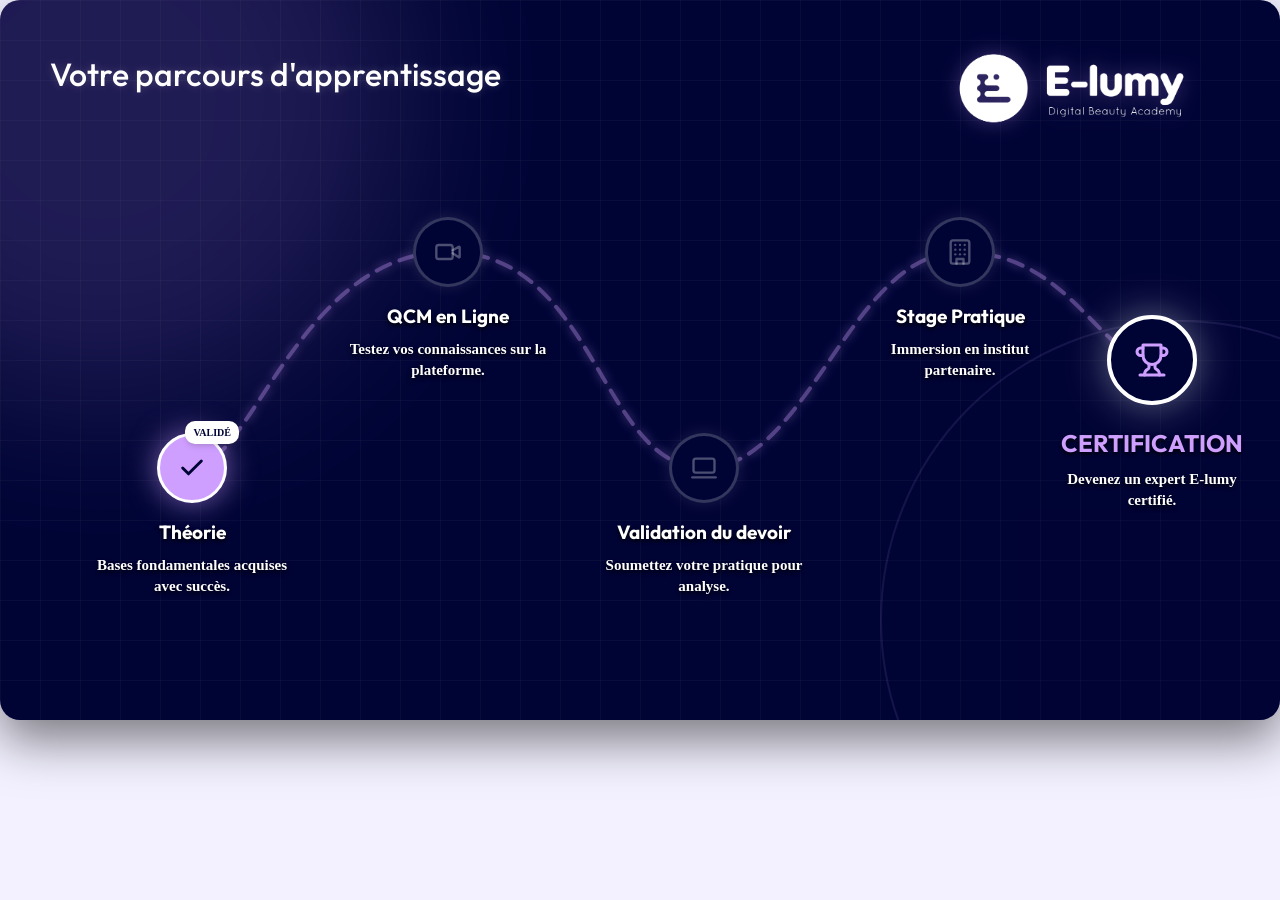
==== index.html @ 6e12e7d4 "deploy: e840c058ef61c156298a462385fa9b3ef3d4f08b" ====
<!DOCTYPE html><!--8rPAe0cgXujsH7Dyk83V5--><html lang="en"><head><meta charSet="utf-8"/><meta name="viewport" content="width=device-width, initial-scale=1"/><link rel="preload" href="/_next/static/media/797e433ab948586e-s.p.dbea232f.woff2" as="font" crossorigin="" type="font/woff2"/><link rel="preload" href="/_next/static/media/caa3a2e1cccd8315-s.p.853070df.woff2" as="font" crossorigin="" type="font/woff2"/><link rel="preload" as="image" href="/images/elumy-logo.png"/><link rel="stylesheet" href="/_next/static/chunks/8a80e7184ad3a13f.css" data-precedence="next"/><link rel="stylesheet" href="/_next/static/chunks/a3e19a835fe9428a.css" data-precedence="next"/><link rel="preload" as="script" fetchPriority="low" href="/_next/static/chunks/d243a193a2758c6e.js"/><script src="/_next/static/chunks/9d29a2a06b76c3c9.js" async=""></script><script src="/_next/static/chunks/f936aa9fae2217f4.js" async=""></script><script src="/_next/static/chunks/5b1c1ab3e24d9a55.js" async=""></script><script src="/_next/static/chunks/turbopack-e6eaa82e08a213cc.js" async=""></script><script src="/_next/static/chunks/674a00bf7edf8a77.js" async=""></script><script src="/_next/static/chunks/df05e65b97150028.js" async=""></script><script src="/_next/static/chunks/8788c48171c2e5be.js" async=""></script><script src="/_next/static/chunks/526d44c48887510a.js" async=""></script><meta name="next-size-adjust" content=""/><title>Parcours d&#x27;apprentissage</title><meta name="description" content="E-LUMY Learning Path"/><link rel="icon" href="/favicon.png"/><link rel="apple-touch-icon" href="/favicon.png"/><script src="/_next/static/chunks/a6dad97d9634a72d.js" noModule=""></script></head><body class="font-sans antialiased"><div hidden=""><!--$--><!--/$--></div><div class="min-h-screen" style="background-color:#F3F1FF"><div class="flex justify-center items-start min-h-screen"><div style="background-color:#000435;background-image:linear-gradient(rgba(255, 255, 255, 0.03) 1px, transparent 1px),
                              linear-gradient(90deg, rgba(255, 255, 255, 0.03) 1px, transparent 1px);background-size:40px 40px" class="jsx-9be5e013d96952f4 relative w-[1280px] h-[720px] rounded-[20px] overflow-hidden shadow-[0_20px_50px_rgba(0,0,0,0.5)]"><div style="background:#CF9FFF;top:-200px;left:-200px" class="jsx-9be5e013d96952f4 absolute w-[600px] h-[600px] rounded-full blur-[80px] opacity-15"></div><div style="background:#000435;border-color:#CF9FFF;bottom:-200px;right:-200px" class="jsx-9be5e013d96952f4 absolute w-[600px] h-[600px] rounded-full border-2 opacity-10"></div><div class="jsx-9be5e013d96952f4 absolute top-[50px] left-[50px] z-10 flex flex-col items-start"><h2 style="font-family:Outfit, sans-serif;text-shadow:0 0 10px rgba(255, 255, 255, 0.2)" class="jsx-9be5e013d96952f4 font-medium text-[32px] text-white mb-[10px]">Votre parcours d&#x27;apprentissage</h2></div><div class="jsx-9be5e013d96952f4 absolute top-[30px] right-[50px] z-10"><img src="/images/elumy-logo.png" alt="E-LUMY" style="filter:drop-shadow(0 0 10px rgba(207, 159, 255, 0.3))" class="jsx-9be5e013d96952f4 h-[120px] w-auto"/></div><div class="jsx-9be5e013d96952f4 absolute top-0 left-0 w-full h-full z-[1]"><svg viewBox="0 0 1280 720" preserveAspectRatio="none" class="jsx-9be5e013d96952f4 w-full h-full overflow-visible"><path d="M 192 468 C 250 468, 300 252, 448 252 C 596 252, 600 468, 704 468 C 808 468, 850 252, 960 252 C 1070 252, 1100 360, 1152 360" fill="none" stroke="#CF9FFF" stroke-width="4" stroke-dasharray="15 10" stroke-linecap="round" opacity="0.4" style="filter:drop-shadow(0 0 5px #CF9FFF)" class="jsx-9be5e013d96952f4 animate-[dashMove_60s_linear_infinite]"></path></svg></div><div style="left:15%;top:65%;transform:translate(-50%, -50%)" class="jsx-9be5e013d96952f4 absolute z-[2] flex flex-col items-center justify-center cursor-default"><div style="background:#CF9FFF;border:3px solid #fff;color:#000435;box-shadow:0 0 30px rgba(207, 159, 255, 0.6)" class="jsx-9be5e013d96952f4 relative w-[70px] h-[70px] rounded-full flex items-center justify-center text-[28px] transition-all duration-300 hover:scale-110"><svg xmlns="http://www.w3.org/2000/svg" width="28" height="28" viewBox="0 0 24 24" fill="none" stroke="currentColor" stroke-width="2.5" stroke-linecap="round" stroke-linejoin="round" class="lucide lucide-check"><path d="M20 6 9 17l-5-5"></path></svg><div style="color:#000435" class="jsx-9be5e013d96952f4 absolute -top-[15px] -right-[15px] bg-white text-[10px] font-bold px-2 py-1 rounded-[10px] shadow-md animate-bounce">VALIDÉ</div></div><div class="jsx-9be5e013d96952f4 absolute top-[85px] w-[220px] text-center"><h3 style="font-family:Outfit, sans-serif;text-shadow:0 2px 4px #000000" class="jsx-9be5e013d96952f4 font-bold text-[19px] text-white mb-2">Théorie</h3><p style="text-shadow:0 2px 5px #000000" class="jsx-9be5e013d96952f4 text-[15px] text-white font-semibold leading-[1.4] px-[5px]">Bases fondamentales acquises avec succès.</p></div></div><div style="left:35%;top:35%;transform:translate(-50%, -50%)" class="jsx-9be5e013d96952f4 absolute z-[2] flex flex-col items-center justify-center cursor-default"><div style="background:#000435;border:3px solid rgba(255, 255, 255, 0.2);box-shadow:0 0 15px rgba(255, 255, 255, 0.1)" class="jsx-9be5e013d96952f4 w-[70px] h-[70px] rounded-full flex items-center justify-center text-[28px] text-white transition-all duration-300 hover:scale-110"><svg xmlns="http://www.w3.org/2000/svg" width="28" height="28" viewBox="0 0 24 24" fill="none" stroke="currentColor" stroke-width="2" stroke-linecap="round" stroke-linejoin="round" class="lucide lucide-video" style="color:rgba(255, 255, 255, 0.3)"><path d="m16 13 5.223 3.482a.5.5 0 0 0 .777-.416V7.87a.5.5 0 0 0-.752-.432L16 10.5"></path><rect x="2" y="6" width="14" height="12" rx="2"></rect></svg></div><div class="jsx-9be5e013d96952f4 absolute top-[85px] w-[220px] text-center"><h3 style="font-family:Outfit, sans-serif;text-shadow:0 2px 4px #000000" class="jsx-9be5e013d96952f4 font-bold text-[19px] text-white mb-2">QCM en Ligne</h3><p style="text-shadow:0 2px 5px #000000" class="jsx-9be5e013d96952f4 text-[15px] text-white font-semibold leading-[1.4] px-[5px]">Testez vos connaissances sur la plateforme.</p></div></div><div style="left:55%;top:65%;transform:translate(-50%, -50%)" class="jsx-9be5e013d96952f4 absolute z-[2] flex flex-col items-center justify-center cursor-default"><div style="background:#000435;border:3px solid rgba(255, 255, 255, 0.2);box-shadow:0 0 15px rgba(255, 255, 255, 0.1)" class="jsx-9be5e013d96952f4 w-[70px] h-[70px] rounded-full flex items-center justify-center text-[28px] text-white transition-all duration-300 hover:scale-110"><svg xmlns="http://www.w3.org/2000/svg" width="28" height="28" viewBox="0 0 24 24" fill="none" stroke="currentColor" stroke-width="2" stroke-linecap="round" stroke-linejoin="round" class="lucide lucide-laptop-minimal" style="color:rgba(255, 255, 255, 0.3)"><rect width="18" height="12" x="3" y="4" rx="2" ry="2"></rect><line x1="2" x2="22" y1="20" y2="20"></line></svg></div><div class="jsx-9be5e013d96952f4 absolute top-[85px] w-[220px] text-center"><h3 style="font-family:Outfit, sans-serif;text-shadow:0 2px 4px #000000" class="jsx-9be5e013d96952f4 font-bold text-[19px] text-white mb-2">Validation du devoir</h3><p style="text-shadow:0 2px 5px #000000" class="jsx-9be5e013d96952f4 text-[15px] text-white font-semibold leading-[1.4] px-[5px]">Soumettez votre pratique pour analyse.</p></div></div><div style="left:75%;top:35%;transform:translate(-50%, -50%)" class="jsx-9be5e013d96952f4 absolute z-[2] flex flex-col items-center justify-center cursor-default"><div style="background:#000435;border:3px solid rgba(255, 255, 255, 0.2);box-shadow:0 0 15px rgba(255, 255, 255, 0.1)" class="jsx-9be5e013d96952f4 w-[70px] h-[70px] rounded-full flex items-center justify-center text-[28px] text-white transition-all duration-300 hover:scale-110"><svg xmlns="http://www.w3.org/2000/svg" width="28" height="28" viewBox="0 0 24 24" fill="none" stroke="currentColor" stroke-width="2" stroke-linecap="round" stroke-linejoin="round" class="lucide lucide-building" style="color:rgba(255, 255, 255, 0.3)"><rect width="16" height="20" x="4" y="2" rx="2" ry="2"></rect><path d="M9 22v-4h6v4"></path><path d="M8 6h.01"></path><path d="M16 6h.01"></path><path d="M12 6h.01"></path><path d="M12 10h.01"></path><path d="M12 14h.01"></path><path d="M16 10h.01"></path><path d="M16 14h.01"></path><path d="M8 10h.01"></path><path d="M8 14h.01"></path></svg></div><div class="jsx-9be5e013d96952f4 absolute top-[85px] w-[220px] text-center"><h3 style="font-family:Outfit, sans-serif;text-shadow:0 2px 4px #000000" class="jsx-9be5e013d96952f4 font-bold text-[19px] text-white mb-2">Stage Pratique</h3><p style="text-shadow:0 2px 5px #000000" class="jsx-9be5e013d96952f4 text-[15px] text-white font-semibold leading-[1.4] px-[5px]">Immersion en institut partenaire.</p></div></div><div style="left:90%;top:50%;transform:translate(-50%, -50%)" class="jsx-9be5e013d96952f4 absolute z-[2] flex flex-col items-center justify-center cursor-default"><div style="background:#000435;border:4px solid #fff;box-shadow:0 0 40px rgba(255, 255, 255, 0.4)" class="jsx-9be5e013d96952f4 w-[90px] h-[90px] rounded-full flex items-center justify-center transition-all duration-300 hover:scale-110"><svg xmlns="http://www.w3.org/2000/svg" width="36" height="36" viewBox="0 0 24 24" fill="none" stroke="currentColor" stroke-width="2" stroke-linecap="round" stroke-linejoin="round" class="lucide lucide-trophy" style="color:#CF9FFF"><path d="M6 9H4.5a2.5 2.5 0 0 1 0-5H6"></path><path d="M18 9h1.5a2.5 2.5 0 0 0 0-5H18"></path><path d="M4 22h16"></path><path d="M10 14.66V17c0 .55-.47.98-.97 1.21C7.85 18.75 7 20.24 7 22"></path><path d="M14 14.66V17c0 .55.47.98.97 1.21C16.15 18.75 17 20.24 17 22"></path><path d="M18 2H6v7a6 6 0 0 0 12 0V2Z"></path></svg></div><div class="jsx-9be5e013d96952f4 absolute top-[110px] w-[220px] text-center"><h3 style="font-family:Outfit, sans-serif;color:#CF9FFF;text-shadow:0 2px 4px #000000" class="jsx-9be5e013d96952f4 font-bold text-[24px] mb-2">CERTIFICATION</h3><p style="text-shadow:0 2px 5px #000000" class="jsx-9be5e013d96952f4 text-[15px] text-white font-semibold leading-[1.4] px-[5px]">Devenez un expert E-lumy certifié.</p></div></div></div></div></div><!--$--><!--/$--><!--$!--><template data-dgst="BAILOUT_TO_CLIENT_SIDE_RENDERING"></template><!--/$--><div role="region" aria-label="Notifications (F8)" tabindex="-1" style="pointer-events:none"><ol tabindex="-1" class="fixed top-0 z-[100] flex max-h-screen w-full flex-col-reverse p-4 sm:bottom-0 sm:right-0 sm:top-auto sm:flex-col md:max-w-[420px]"></ol></div><script src="/_next/static/chunks/d243a193a2758c6e.js" id="_R_" async=""></script><script>(self.__next_f=self.__next_f||[]).push([0])</script><script>self.__next_f.push([1,"1:\"$Sreact.fragment\"\n2:I[87791,[\"/_next/static/chunks/674a00bf7edf8a77.js\"],\"default\"]\n3:I[11942,[\"/_next/static/chunks/674a00bf7edf8a77.js\"],\"default\"]\n4:I[38534,[\"/_next/static/chunks/df05e65b97150028.js\",\"/_next/static/chunks/8788c48171c2e5be.js\"],\"Analytics\"]\n5:I[34863,[\"/_next/static/chunks/df05e65b97150028.js\",\"/_next/static/chunks/8788c48171c2e5be.js\"],\"Toaster\"]\n6:I[85599,[\"/_next/static/chunks/df05e65b97150028.js\",\"/_next/static/chunks/8788c48171c2e5be.js\",\"/_next/static/chunks/526d44c48887510a.js\"],\"default\"]\n7:I[42949,[\"/_next/static/chunks/674a00bf7edf8a77.js\"],\"OutletBoundary\"]\n8:\"$Sreact.suspense\"\na:I[42949,[\"/_next/static/chunks/674a00bf7edf8a77.js\"],\"ViewportBoundary\"]\nc:I[42949,[\"/_next/static/chunks/674a00bf7edf8a77.js\"],\"MetadataBoundary\"]\ne:I[79731,[\"/_next/static/chunks/674a00bf7edf8a77.js\"],\"default\"]\n:HL[\"/_next/static/chunks/8a80e7184ad3a13f.css\",\"style\"]\n:HL[\"/_next/static/chunks/a3e19a835fe9428a.css\",\"style\"]\n:HL[\"/_next/static/media/797e433ab948586e-s.p.dbea232f.woff2\",\"font\",{\"crossOrigin\":\"\",\"type\":\"font/woff2\"}]\n:HL[\"/_next/static/media/caa3a2e1cccd8315-s.p.853070df.woff2\",\"font\",{\"crossOrigin\":\"\",\"type\":\"font/woff2\"}]\n"])</script><script>self.__next_f.push([1,"0:{\"P\":null,\"b\":\"8rPAe0cgXujsH7Dyk83V5\",\"c\":[\"\",\"\"],\"q\":\"\",\"i\":false,\"f\":[[[\"\",{\"children\":[\"__PAGE__\",{}]},\"$undefined\",\"$undefined\",true],[[\"$\",\"$1\",\"c\",{\"children\":[[[\"$\",\"link\",\"0\",{\"rel\":\"stylesheet\",\"href\":\"/_next/static/chunks/8a80e7184ad3a13f.css\",\"precedence\":\"next\",\"crossOrigin\":\"$undefined\",\"nonce\":\"$undefined\"}],[\"$\",\"link\",\"1\",{\"rel\":\"stylesheet\",\"href\":\"/_next/static/chunks/a3e19a835fe9428a.css\",\"precedence\":\"next\",\"crossOrigin\":\"$undefined\",\"nonce\":\"$undefined\"}],[\"$\",\"script\",\"script-0\",{\"src\":\"/_next/static/chunks/df05e65b97150028.js\",\"async\":true,\"nonce\":\"$undefined\"}],[\"$\",\"script\",\"script-1\",{\"src\":\"/_next/static/chunks/8788c48171c2e5be.js\",\"async\":true,\"nonce\":\"$undefined\"}]],[\"$\",\"html\",null,{\"lang\":\"en\",\"children\":[\"$\",\"body\",null,{\"className\":\"font-sans antialiased\",\"children\":[[\"$\",\"$L2\",null,{\"parallelRouterKey\":\"children\",\"error\":\"$undefined\",\"errorStyles\":\"$undefined\",\"errorScripts\":\"$undefined\",\"template\":[\"$\",\"$L3\",null,{}],\"templateStyles\":\"$undefined\",\"templateScripts\":\"$undefined\",\"notFound\":[[[\"$\",\"title\",null,{\"children\":\"404: This page could not be found.\"}],[\"$\",\"div\",null,{\"style\":{\"fontFamily\":\"system-ui,\\\"Segoe UI\\\",Roboto,Helvetica,Arial,sans-serif,\\\"Apple Color Emoji\\\",\\\"Segoe UI Emoji\\\"\",\"height\":\"100vh\",\"textAlign\":\"center\",\"display\":\"flex\",\"flexDirection\":\"column\",\"alignItems\":\"center\",\"justifyContent\":\"center\"},\"children\":[\"$\",\"div\",null,{\"children\":[[\"$\",\"style\",null,{\"dangerouslySetInnerHTML\":{\"__html\":\"body{color:#000;background:#fff;margin:0}.next-error-h1{border-right:1px solid rgba(0,0,0,.3)}@media (prefers-color-scheme:dark){body{color:#fff;background:#000}.next-error-h1{border-right:1px solid rgba(255,255,255,.3)}}\"}}],[\"$\",\"h1\",null,{\"className\":\"next-error-h1\",\"style\":{\"display\":\"inline-block\",\"margin\":\"0 20px 0 0\",\"padding\":\"0 23px 0 0\",\"fontSize\":24,\"fontWeight\":500,\"verticalAlign\":\"top\",\"lineHeight\":\"49px\"},\"children\":404}],[\"$\",\"div\",null,{\"style\":{\"display\":\"inline-block\"},\"children\":[\"$\",\"h2\",null,{\"style\":{\"fontSize\":14,\"fontWeight\":400,\"lineHeight\":\"49px\",\"margin\":0},\"children\":\"This page could not be found.\"}]}]]}]}]],[]],\"forbidden\":\"$undefined\",\"unauthorized\":\"$undefined\"}],[\"$\",\"$L4\",null,{}],[\"$\",\"$L5\",null,{}]]}]}]]}],{\"children\":[[\"$\",\"$1\",\"c\",{\"children\":[[\"$\",\"div\",null,{\"className\":\"min-h-screen\",\"style\":{\"backgroundColor\":\"#F3F1FF\"},\"children\":[\"$\",\"$L6\",null,{}]}],[[\"$\",\"script\",\"script-0\",{\"src\":\"/_next/static/chunks/526d44c48887510a.js\",\"async\":true,\"nonce\":\"$undefined\"}]],[\"$\",\"$L7\",null,{\"children\":[\"$\",\"$8\",null,{\"name\":\"Next.MetadataOutlet\",\"children\":\"$@9\"}]}]]}],{},null,false,false]},null,false,false],[\"$\",\"$1\",\"h\",{\"children\":[null,[\"$\",\"$La\",null,{\"children\":\"$@b\"}],[\"$\",\"div\",null,{\"hidden\":true,\"children\":[\"$\",\"$Lc\",null,{\"children\":[\"$\",\"$8\",null,{\"name\":\"Next.Metadata\",\"children\":\"$@d\"}]}]}],[\"$\",\"meta\",null,{\"name\":\"next-size-adjust\",\"content\":\"\"}]]}],false]],\"m\":\"$undefined\",\"G\":[\"$e\",[]],\"S\":true}\n"])</script><script>self.__next_f.push([1,"b:[[\"$\",\"meta\",\"0\",{\"charSet\":\"utf-8\"}],[\"$\",\"meta\",\"1\",{\"name\":\"viewport\",\"content\":\"width=device-width, initial-scale=1\"}]]\n"])</script><script>self.__next_f.push([1,"f:I[58387,[\"/_next/static/chunks/674a00bf7edf8a77.js\"],\"IconMark\"]\nd:[[\"$\",\"title\",\"0\",{\"children\":\"Parcours d'apprentissage\"}],[\"$\",\"meta\",\"1\",{\"name\":\"description\",\"content\":\"E-LUMY Learning Path\"}],[\"$\",\"link\",\"2\",{\"rel\":\"icon\",\"href\":\"/favicon.png\"}],[\"$\",\"link\",\"3\",{\"rel\":\"apple-touch-icon\",\"href\":\"/favicon.png\"}],[\"$\",\"$Lf\",\"4\",{}]]\n9:null\n"])</script></body></html>
---- _next/static/chunks/a3e19a835fe9428a.css ----
@import "https://fonts.googleapis.com/css2?family=Outfit:wght@300;500;700&family=Quicksand:wght@400;600;700&display=swap";
@layer properties{@supports (((-webkit-hyphens:none)) and (not (margin-trim:inline))) or ((-moz-orient:inline) and (not (color:rgb(from red r g b)))){*,:before,:after,::backdrop{--tw-translate-x:0;--tw-translate-y:0;--tw-translate-z:0;--tw-rotate-x:initial;--tw-rotate-y:initial;--tw-rotate-z:initial;--tw-skew-x:initial;--tw-skew-y:initial;--tw-space-y-reverse:0;--tw-space-x-reverse:0;--tw-border-style:solid;--tw-gradient-position:initial;--tw-gradient-from:#0000;--tw-gradient-via:#0000;--tw-gradient-to:#0000;--tw-gradient-stops:initial;--tw-gradient-via-stops:initial;--tw-gradient-from-position:0%;--tw-gradient-via-position:50%;--tw-gradient-to-position:100%;--tw-leading:initial;--tw-font-weight:initial;--tw-tracking:initial;--tw-ordinal:initial;--tw-slashed-zero:initial;--tw-numeric-figure:initial;--tw-numeric-spacing:initial;--tw-numeric-fraction:initial;--tw-shadow:0 0 #0000;--tw-shadow-color:initial;--tw-shadow-alpha:100%;--tw-inset-shadow:0 0 #0000;--tw-inset-shadow-color:initial;--tw-inset-shadow-alpha:100%;--tw-ring-color:initial;--tw-ring-shadow:0 0 #0000;--tw-inset-ring-color:initial;--tw-inset-ring-shadow:0 0 #0000;--tw-ring-inset:initial;--tw-ring-offset-width:0px;--tw-ring-offset-color:#fff;--tw-ring-offset-shadow:0 0 #0000;--tw-outline-style:solid;--tw-blur:initial;--tw-brightness:initial;--tw-contrast:initial;--tw-grayscale:initial;--tw-hue-rotate:initial;--tw-invert:initial;--tw-opacity:initial;--tw-saturate:initial;--tw-sepia:initial;--tw-drop-shadow:initial;--tw-drop-shadow-color:initial;--tw-drop-shadow-alpha:100%;--tw-drop-shadow-size:initial;--tw-backdrop-blur:initial;--tw-backdrop-brightness:initial;--tw-backdrop-contrast:initial;--tw-backdrop-grayscale:initial;--tw-backdrop-hue-rotate:initial;--tw-backdrop-invert:initial;--tw-backdrop-opacity:initial;--tw-backdrop-saturate:initial;--tw-backdrop-sepia:initial;--tw-duration:initial;--tw-ease:initial;--tw-scale-x:1;--tw-scale-y:1;--tw-scale-z:1;--tw-content:"";--tw-animation-delay:0s;--tw-animation-direction:normal;--tw-animation-duration:initial;--tw-animation-fill-mode:forwards;--tw-animation-iteration-count:1;--tw-enter-opacity:1;--tw-enter-rotate:0;--tw-enter-scale:1;--tw-enter-translate-x:0;--tw-enter-translate-y:0;--tw-exit-opacity:1;--tw-exit-rotate:0;--tw-exit-scale:1;--tw-exit-translate-x:0;--tw-exit-translate-y:0}}}@layer theme{:root,:host{--color-red-50:#fef2f2;--color-red-100:#ffe2e2;--color-red-200:#ffcaca;--color-red-300:#ffa3a3;--color-red-400:#ff6568;--color-red-500:#fb2c36;--color-red-600:#e40014;--color-red-700:#bf000f;--color-red-800:#9f0712;--color-orange-50:#fff7ed;--color-orange-100:#ffedd5;--color-orange-200:#ffd7a8;--color-orange-500:#fe6e00;--color-orange-700:#c53c00;--color-orange-800:#9f2d00;--color-amber-50:#fffbeb;--color-amber-100:#fef3c6;--color-amber-400:#fcbb00;--color-amber-600:#dd7400;--color-amber-700:#b75000;--color-amber-800:#953d00;--color-amber-900:#7b3306;--color-yellow-100:#fef9c2;--color-green-50:#f0fdf4;--color-green-100:#dcfce7;--color-green-200:#b9f8cf;--color-green-500:#00c758;--color-green-600:#00a544;--color-green-700:#008138;--color-green-800:#016630;--color-emerald-100:#d0fae5;--color-emerald-600:#009767;--color-emerald-700:#007956;--color-blue-50:#eff6ff;--color-blue-100:#dbeafe;--color-blue-200:#bedbff;--color-blue-400:#54a2ff;--color-blue-500:#3080ff;--color-blue-700:#1447e6;--color-indigo-50:#eef2ff;--color-indigo-100:#e0e7ff;--color-indigo-200:#c7d2ff;--color-indigo-400:#7d87ff;--color-indigo-500:#625fff;--color-indigo-600:#4f39f6;--color-indigo-700:#432dd7;--color-indigo-800:#372aac;--color-violet-600:#7f22fe;--color-purple-50:#faf5ff;--color-purple-100:#f3e8ff;--color-purple-400:#c07eff;--color-purple-600:#9810fa;--color-pink-50:#fdf2f8;--color-pink-100:#fce7f3;--color-pink-200:#fccee8;--color-pink-300:#fda5d5;--color-pink-400:#fb64b6;--color-pink-500:#f6339a;--color-pink-600:#e30076;--color-pink-700:#c4005c;--color-slate-50:#f8fafc;--color-slate-100:#f1f5f9;--color-slate-200:#e2e8f0;--color-slate-300:#cad5e2;--color-slate-400:#90a1b9;--color-slate-500:#62748e;--color-slate-600:#45556c;--color-slate-700:#314158;--color-slate-800:#1d293d;--color-slate-900:#0f172b;--color-gray-50:#f9fafb;--color-gray-100:#f3f4f6;--color-gray-200:#e5e7eb;--color-gray-300:#d1d5dc;--color-gray-400:#99a1af;--color-gray-500:#6a7282;--color-gray-600:#4a5565;--color-gray-700:#364153;--color-gray-800:#1e2939;--color-black:#000;--color-white:#fff;--spacing:.25rem;--container-xs:20rem;--container-sm:24rem;--container-md:28rem;--container-lg:32rem;--container-xl:36rem;--container-2xl:42rem;--container-4xl:56rem;--container-5xl:64rem;--container-6xl:72rem;--text-xs:.75rem;--text-xs--line-height:calc(1/.75);--text-sm:.875rem;--text-sm--line-height:calc(1.25/.875);--text-base:1rem;--text-base--line-height:calc(1.5/1);--text-lg:1.125rem;--text-lg--line-height:calc(1.75/1.125);--text-xl:1.25rem;--text-xl--line-height:calc(1.75/1.25);--text-2xl:1.5rem;--text-2xl--line-height:calc(2/1.5);--text-3xl:1.875rem;--text-3xl--line-height:calc(2.25/1.875);--text-4xl:2.25rem;--text-4xl--line-height:calc(2.5/2.25);--text-5xl:3rem;--text-5xl--line-height:1;--text-6xl:3.75rem;--text-6xl--line-height:1;--font-weight-normal:400;--font-weight-medium:500;--font-weight-semibold:600;--font-weight-bold:700;--font-weight-black:900;--tracking-tight:-.025em;--tracking-wide:.025em;--tracking-wider:.05em;--tracking-widest:.1em;--leading-snug:1.375;--leading-normal:1.5;--leading-relaxed:1.625;--radius-xs:.125rem;--radius-2xl:1rem;--radius-3xl:1.5rem;--drop-shadow-sm:0 1px 2px #00000026;--ease-out:cubic-bezier(0,0,.2,1);--ease-in-out:cubic-bezier(.4,0,.2,1);--animate-spin:spin 1s linear infinite;--animate-pulse:pulse 2s cubic-bezier(.4,0,.6,1)infinite;--animate-bounce:bounce 1s infinite;--blur-sm:8px;--aspect-video:16/9;--default-transition-duration:.15s;--default-transition-timing-function:cubic-bezier(.4,0,.2,1);--default-font-family:"Geist","Geist Fallback";--default-mono-font-family:"Geist Mono","Geist Mono Fallback";--color-border:var(--border)}@supports (color:lab(0% 0 0)){:root,:host{--color-red-50:lab(96.5005% 4.18508 1.52328);--color-red-100:lab(92.243% 10.2865 3.83865);--color-red-200:lab(86.017% 19.8815 7.75869);--color-red-300:lab(76.5514% 36.422 15.5335);--color-red-400:lab(63.7053% 60.745 31.3109);--color-red-500:lab(55.4814% 75.0732 48.8528);--color-red-600:lab(48.4493% 77.4328 61.5452);--color-red-700:lab(40.4273% 67.2623 53.7441);--color-red-800:lab(33.7174% 55.8993 41.0293);--color-orange-50:lab(97.7008% 1.53735 5.90649);--color-orange-100:lab(94.7127% 3.58394 14.3151);--color-orange-200:lab(88.4871% 9.94918 28.8378);--color-orange-500:lab(64.272% 57.1788 90.3583);--color-orange-700:lab(46.4615% 57.7275 70.8507);--color-orange-800:lab(37.1566% 46.6433 50.5562);--color-amber-50:lab(98.6252% -.635922 8.42309);--color-amber-100:lab(95.916% -1.21653 23.111);--color-amber-400:lab(80.1641% 16.6016 99.2089);--color-amber-600:lab(60.3514% 40.5624 87.1228);--color-amber-700:lab(47.2709% 42.9082 69.2966);--color-amber-800:lab(37.8822% 37.1699 52.2718);--color-amber-900:lab(31.2288% 30.2627 40.0378);--color-yellow-100:lab(97.3564% -4.51407 27.344);--color-green-50:lab(98.1563% -5.60117 2.75915);--color-green-100:lab(96.1861% -13.8464 6.52365);--color-green-200:lab(92.4222% -26.4702 12.9427);--color-green-500:lab(70.5521% -66.5147 45.8073);--color-green-600:lab(59.0978% -58.6621 41.2579);--color-green-700:lab(47.0329% -47.0239 31.4788);--color-green-800:lab(37.4616% -36.7971 22.9692);--color-emerald-100:lab(94.9004% -17.0769 5.63836);--color-emerald-600:lab(55.0481% -49.9246 15.93);--color-emerald-700:lab(44.4871% -41.0396 11.0361);--color-blue-50:lab(96.492% -1.14644 -5.11479);--color-blue-100:lab(92.0301% -2.24757 -11.6453);--color-blue-200:lab(86.15% -4.04379 -21.0797);--color-blue-400:lab(65.0361% -1.42065 -56.9802);--color-blue-500:lab(54.1736% 13.3369 -74.6839);--color-blue-700:lab(36.9089% 35.0961 -85.6872);--color-indigo-50:lab(95.4818% .411302 -6.78529);--color-indigo-100:lab(91.6577% 1.04591 -12.7199);--color-indigo-200:lab(84.4329% 3.18977 -23.9688);--color-indigo-400:lab(59.866% 22.4834 -64.4485);--color-indigo-500:lab(48.295% 38.3129 -81.9673);--color-indigo-600:lab(38.4009% 52.6132 -92.3857);--color-indigo-700:lab(32.4486% 49.2217 -84.6695);--color-indigo-800:lab(26.6645% 37.9804 -68.6402);--color-violet-600:lab(41.088% 68.9966 -91.995);--color-purple-50:lab(97.1627% 2.99937 -4.13398);--color-purple-100:lab(93.3333% 6.97437 -9.83434);--color-purple-400:lab(63.6946% 47.6127 -59.2066);--color-purple-600:lab(43.0295% 75.21 -86.5669);--color-pink-50:lab(96.4459% 4.53997 -1.49434);--color-pink-100:lab(93.5864% 9.01193 -3.15079);--color-pink-200:lab(87.4504% 19.6 -6.46662);--color-pink-300:lab(77.8308% 38.525 -10.5394);--color-pink-400:lab(64.5597% 64.3615 -12.7988);--color-pink-500:lab(56.9303% 76.8162 -8.07021);--color-pink-600:lab(49.5493% 79.8381 2.31768);--color-pink-700:lab(42.1737% 71.8009 7.42233);--color-slate-50:lab(98.1434% -.369519 -1.05966);--color-slate-100:lab(96.286% -.852436 -2.46847);--color-slate-200:lab(91.7353% -.998765 -4.76968);--color-slate-300:lab(84.7652% -1.94535 -7.93337);--color-slate-400:lab(65.5349% -2.25151 -14.5072);--color-slate-500:lab(48.0876% -2.03595 -16.5814);--color-slate-600:lab(35.5623% -1.74978 -15.4316);--color-slate-700:lab(26.9569% -1.47016 -15.6993);--color-slate-800:lab(16.132% -.318035 -14.6672);--color-slate-900:lab(7.78673% 1.82345 -15.0537);--color-gray-50:lab(98.2596% -.247031 -.706708);--color-gray-100:lab(96.1596% -.0823438 -1.13575);--color-gray-200:lab(91.6229% -.159115 -2.26791);--color-gray-300:lab(85.1236% -.612259 -3.7138);--color-gray-400:lab(65.9269% -.832707 -8.17473);--color-gray-500:lab(47.7841% -.393182 -10.0268);--color-gray-600:lab(35.6337% -1.58697 -10.8425);--color-gray-700:lab(27.1134% -.956401 -12.3224);--color-gray-800:lab(16.1051% -1.18239 -11.7533)}}}@layer base{*,:after,:before,::backdrop{box-sizing:border-box;border:0 solid;margin:0;padding:0}::file-selector-button{box-sizing:border-box;border:0 solid;margin:0;padding:0}html,:host{-webkit-text-size-adjust:100%;tab-size:4;line-height:1.5;font-family:var(--default-font-family,ui-sans-serif,system-ui,sans-serif,"Apple Color Emoji","Segoe UI Emoji","Segoe UI Symbol","Noto Color Emoji");font-feature-settings:var(--default-font-feature-settings,normal);font-variation-settings:var(--default-font-variation-settings,normal);-webkit-tap-highlight-color:transparent}hr{height:0;color:inherit;border-top-width:1px}abbr:where([title]){-webkit-text-decoration:underline dotted;text-decoration:underline dotted}h1,h2,h3,h4,h5,h6{font-size:inherit;font-weight:inherit}a{color:inherit;-webkit-text-decoration:inherit;-webkit-text-decoration:inherit;-webkit-text-decoration:inherit;-webkit-text-decoration:inherit;text-decoration:inherit}b,strong{font-weight:bolder}code,kbd,samp,pre{font-family:var(--default-mono-font-family,ui-monospace,SFMono-Regular,Menlo,Monaco,Consolas,"Liberation Mono","Courier New",monospace);font-feature-settings:var(--default-mono-font-feature-settings,normal);font-variation-settings:var(--default-mono-font-variation-settings,normal);font-size:1em}small{font-size:80%}sub,sup{vertical-align:baseline;font-size:75%;line-height:0;position:relative}sub{bottom:-.25em}sup{top:-.5em}table{text-indent:0;border-color:inherit;border-collapse:collapse}:-moz-focusring{outline:auto}progress{vertical-align:baseline}summary{display:list-item}ol,ul,menu{list-style:none}img,svg,video,canvas,audio,iframe,embed,object{vertical-align:middle;display:block}img,video{max-width:100%;height:auto}button,input,select,optgroup,textarea{font:inherit;font-feature-settings:inherit;font-variation-settings:inherit;letter-spacing:inherit;color:inherit;opacity:1;background-color:#0000;border-radius:0}::file-selector-button{font:inherit;font-feature-settings:inherit;font-variation-settings:inherit;letter-spacing:inherit;color:inherit;opacity:1;background-color:#0000;border-radius:0}:where(select:is([multiple],[size])) optgroup{font-weight:bolder}:where(select:is([multiple],[size])) optgroup option{padding-inline-start:20px}::file-selector-button{margin-inline-end:4px}::placeholder{opacity:1}@supports (not ((-webkit-appearance:-apple-pay-button))) or (contain-intrinsic-size:1px){::placeholder{color:currentColor}@supports (color:color-mix(in lab, red, red)){::placeholder{color:color-mix(in oklab,currentcolor 50%,transparent)}}}textarea{resize:vertical}::-webkit-search-decoration{-webkit-appearance:none}::-webkit-date-and-time-value{min-height:1lh;text-align:inherit}::-webkit-datetime-edit{display:inline-flex}::-webkit-datetime-edit-fields-wrapper{padding:0}::-webkit-datetime-edit{padding-block:0}::-webkit-datetime-edit-year-field{padding-block:0}::-webkit-datetime-edit-month-field{padding-block:0}::-webkit-datetime-edit-day-field{padding-block:0}::-webkit-datetime-edit-hour-field{padding-block:0}::-webkit-datetime-edit-minute-field{padding-block:0}::-webkit-datetime-edit-second-field{padding-block:0}::-webkit-datetime-edit-millisecond-field{padding-block:0}::-webkit-datetime-edit-meridiem-field{padding-block:0}::-webkit-calendar-picker-indicator{line-height:1}:-moz-ui-invalid{box-shadow:none}button,input:where([type=button],[type=reset],[type=submit]){appearance:button}::file-selector-button{appearance:button}::-webkit-inner-spin-button{height:auto}::-webkit-outer-spin-button{height:auto}[hidden]:where(:not([hidden=until-found])){display:none!important}*{border-color:var(--border);outline-color:var(--ring)}@supports (color:color-mix(in lab, red, red)){*{outline-color:color-mix(in oklab,var(--ring)50%,transparent)}}body{background-color:var(--background);color:var(--foreground)}}@layer components;@layer utilities{.\@container\/card-header{container:card-header/inline-size}.\@container\/field-group{container:field-group/inline-size}.pointer-events-auto{pointer-events:auto}.pointer-events-none{pointer-events:none}.invisible{visibility:hidden}.sr-only{clip-path:inset(50%);white-space:nowrap;border-width:0;width:1px;height:1px;margin:-1px;padding:0;position:absolute;overflow:hidden}.absolute{position:absolute}.fixed{position:fixed}.relative{position:relative}.sticky{position:sticky}.inset-0{inset:calc(var(--spacing)*0)}.inset-x-0{inset-inline:calc(var(--spacing)*0)}.inset-y-0{inset-block:calc(var(--spacing)*0)}.-top-2{top:calc(var(--spacing)*-2)}.-top-12{top:calc(var(--spacing)*-12)}.-top-\[15px\]{top:-15px}.top-0{top:calc(var(--spacing)*0)}.top-1\.5{top:calc(var(--spacing)*1.5)}.top-1\/2{top:50%}.top-2{top:calc(var(--spacing)*2)}.top-3\.5{top:calc(var(--spacing)*3.5)}.top-4{top:calc(var(--spacing)*4)}.top-12{top:calc(var(--spacing)*12)}.top-\[1px\]{top:1px}.top-\[30px\]{top:30px}.top-\[50\%\]{top:50%}.top-\[50px\]{top:50px}.top-\[60\%\]{top:60%}.top-\[85px\]{top:85px}.top-\[110px\]{top:110px}.top-full{top:100%}.-right-2{right:calc(var(--spacing)*-2)}.-right-12{right:calc(var(--spacing)*-12)}.-right-\[15px\]{right:-15px}.right-0{right:calc(var(--spacing)*0)}.right-1{right:calc(var(--spacing)*1)}.right-2{right:calc(var(--spacing)*2)}.right-3{right:calc(var(--spacing)*3)}.right-4{right:calc(var(--spacing)*4)}.right-\[50px\]{right:50px}.-bottom-12{bottom:calc(var(--spacing)*-12)}.bottom-0{bottom:calc(var(--spacing)*0)}.-left-12{left:calc(var(--spacing)*-12)}.left-0{left:calc(var(--spacing)*0)}.left-1\/2{left:50%}.left-2{left:calc(var(--spacing)*2)}.left-6{left:calc(var(--spacing)*6)}.left-\[50\%\]{left:50%}.left-\[50px\]{left:50px}.isolate{isolation:isolate}.-z-10{z-index:calc(10*-1)}.-z-20{z-index:calc(20*-1)}.z-10{z-index:10}.z-20{z-index:20}.z-50{z-index:50}.z-\[1\]{z-index:1}.z-\[2\]{z-index:2}.z-\[100\]{z-index:100}.order-first{order:-9999}.order-last{order:9999}.col-start-2{grid-column-start:2}.row-span-2{grid-row:span 2/span 2}.row-start-1{grid-row-start:1}.\!m-0{margin:calc(var(--spacing)*0)!important}.-mx-1{margin-inline:calc(var(--spacing)*-1)}.mx-2{margin-inline:calc(var(--spacing)*2)}.mx-3\.5{margin-inline:calc(var(--spacing)*3.5)}.mx-auto{margin-inline:auto}.-my-2{margin-block:calc(var(--spacing)*-2)}.my-0{margin-block:calc(var(--spacing)*0)}.my-0\.5{margin-block:calc(var(--spacing)*.5)}.my-1{margin-block:calc(var(--spacing)*1)}.-mt-4{margin-top:calc(var(--spacing)*-4)}.mt-1{margin-top:calc(var(--spacing)*1)}.mt-1\.5{margin-top:calc(var(--spacing)*1.5)}.mt-2{margin-top:calc(var(--spacing)*2)}.mt-4{margin-top:calc(var(--spacing)*4)}.mt-6{margin-top:calc(var(--spacing)*6)}.mt-auto{margin-top:auto}.mr-1{margin-right:calc(var(--spacing)*1)}.mb-1{margin-bottom:calc(var(--spacing)*1)}.mb-2{margin-bottom:calc(var(--spacing)*2)}.mb-3{margin-bottom:calc(var(--spacing)*3)}.mb-4{margin-bottom:calc(var(--spacing)*4)}.mb-6{margin-bottom:calc(var(--spacing)*6)}.mb-8{margin-bottom:calc(var(--spacing)*8)}.mb-10{margin-bottom:calc(var(--spacing)*10)}.mb-12{margin-bottom:calc(var(--spacing)*12)}.mb-\[10px\]{margin-bottom:10px}.-ml-4{margin-left:calc(var(--spacing)*-4)}.ml-1{margin-left:calc(var(--spacing)*1)}.ml-4{margin-left:calc(var(--spacing)*4)}.ml-auto{margin-left:auto}.line-clamp-1{-webkit-line-clamp:1;-webkit-box-orient:vertical;display:-webkit-box;overflow:hidden}.line-clamp-2{-webkit-line-clamp:2;-webkit-box-orient:vertical;display:-webkit-box;overflow:hidden}.block{display:block}.contents{display:contents}.flex{display:flex}.grid{display:grid}.hidden{display:none}.inline-block{display:inline-block}.inline-flex{display:inline-flex}.table{display:table}.table-caption{display:table-caption}.table-cell{display:table-cell}.table-row{display:table-row}.field-sizing-content{field-sizing:content}.aspect-square{aspect-ratio:1}.aspect-video{aspect-ratio:var(--aspect-video)}.size-\(--cell-size\){width:var(--cell-size);height:var(--cell-size)}.size-2{width:calc(var(--spacing)*2);height:calc(var(--spacing)*2)}.size-2\.5{width:calc(var(--spacing)*2.5);height:calc(var(--spacing)*2.5)}.size-3{width:calc(var(--spacing)*3);height:calc(var(--spacing)*3)}.size-3\.5{width:calc(var(--spacing)*3.5);height:calc(var(--spacing)*3.5)}.size-4{width:calc(var(--spacing)*4);height:calc(var(--spacing)*4)}.size-6{width:calc(var(--spacing)*6);height:calc(var(--spacing)*6)}.size-7{width:calc(var(--spacing)*7);height:calc(var(--spacing)*7)}.size-8{width:calc(var(--spacing)*8);height:calc(var(--spacing)*8)}.size-9{width:calc(var(--spacing)*9);height:calc(var(--spacing)*9)}.size-10{width:calc(var(--spacing)*10);height:calc(var(--spacing)*10)}.size-auto{width:auto;height:auto}.size-full{width:100%;height:100%}.h-\(--cell-size\){height:var(--cell-size)}.h-0\.5{height:calc(var(--spacing)*.5)}.h-1{height:calc(var(--spacing)*1)}.h-1\.5{height:calc(var(--spacing)*1.5)}.h-2{height:calc(var(--spacing)*2)}.h-2\.5{height:calc(var(--spacing)*2.5)}.h-3{height:calc(var(--spacing)*3)}.h-4{height:calc(var(--spacing)*4)}.h-5{height:calc(var(--spacing)*5)}.h-6{height:calc(var(--spacing)*6)}.h-7{height:calc(var(--spacing)*7)}.h-8{height:calc(var(--spacing)*8)}.h-9{height:calc(var(--spacing)*9)}.h-10{height:calc(var(--spacing)*10)}.h-12{height:calc(var(--spacing)*12)}.h-14{height:calc(var(--spacing)*14)}.h-16{height:calc(var(--spacing)*16)}.h-20{height:calc(var(--spacing)*20)}.h-24{height:calc(var(--spacing)*24)}.h-32{height:calc(var(--spacing)*32)}.h-40{height:calc(var(--spacing)*40)}.h-48{height:calc(var(--spacing)*48)}.h-72{height:calc(var(--spacing)*72)}.h-80{height:calc(var(--spacing)*80)}.h-\[1\.15rem\]{height:1.15rem}.h-\[70px\]{height:70px}.h-\[90px\]{height:90px}.h-\[120px\]{height:120px}.h-\[600px\]{height:600px}.h-\[720px\]{height:720px}.h-\[calc\(100\%-1px\)\]{height:calc(100% - 1px)}.h-\[var\(--radix-navigation-menu-viewport-height\)\]{height:var(--radix-navigation-menu-viewport-height)}.h-\[var\(--radix-select-trigger-height\)\]{height:var(--radix-select-trigger-height)}.h-auto{height:auto}.h-full{height:100%}.h-px{height:1px}.h-svh{height:100svh}.max-h-\(--radix-context-menu-content-available-height\){max-height:var(--radix-context-menu-content-available-height)}.max-h-\(--radix-dropdown-menu-content-available-height\){max-height:var(--radix-dropdown-menu-content-available-height)}.max-h-\(--radix-select-content-available-height\){max-height:var(--radix-select-content-available-height)}.max-h-\[80vh\]{max-height:80vh}.max-h-\[300px\]{max-height:300px}.max-h-screen{max-height:100vh}.min-h-0{min-height:calc(var(--spacing)*0)}.min-h-4{min-height:calc(var(--spacing)*4)}.min-h-16{min-height:calc(var(--spacing)*16)}.min-h-\[400px\]{min-height:400px}.min-h-\[600px\]{min-height:600px}.min-h-screen{min-height:100vh}.min-h-svh{min-height:100svh}.w-\(--cell-size\){width:var(--cell-size)}.w-\(--sidebar-width\){width:var(--sidebar-width)}.w-0{width:calc(var(--spacing)*0)}.w-0\.5{width:calc(var(--spacing)*.5)}.w-1{width:calc(var(--spacing)*1)}.w-1\.5{width:calc(var(--spacing)*1.5)}.w-1\/2{width:50%}.w-2{width:calc(var(--spacing)*2)}.w-2\.5{width:calc(var(--spacing)*2.5)}.w-3{width:calc(var(--spacing)*3)}.w-3\/4{width:75%}.w-4{width:calc(var(--spacing)*4)}.w-5{width:calc(var(--spacing)*5)}.w-6{width:calc(var(--spacing)*6)}.w-8{width:calc(var(--spacing)*8)}.w-9{width:calc(var(--spacing)*9)}.w-10{width:calc(var(--spacing)*10)}.w-12{width:calc(var(--spacing)*12)}.w-14{width:calc(var(--spacing)*14)}.w-16{width:calc(var(--spacing)*16)}.w-20{width:calc(var(--spacing)*20)}.w-24{width:calc(var(--spacing)*24)}.w-32{width:calc(var(--spacing)*32)}.w-64{width:calc(var(--spacing)*64)}.w-72{width:calc(var(--spacing)*72)}.w-\[70px\]{width:70px}.w-\[90px\]{width:90px}.w-\[100px\]{width:100px}.w-\[220px\]{width:220px}.w-\[600px\]{width:600px}.w-\[1280px\]{width:1280px}.w-auto{width:auto}.w-fit{width:fit-content}.w-full{width:100%}.w-max{width:max-content}.w-px{width:1px}.max-w-\(--skeleton-width\){max-width:var(--skeleton-width)}.max-w-2xl{max-width:var(--container-2xl)}.max-w-4xl{max-width:var(--container-4xl)}.max-w-5xl{max-width:var(--container-5xl)}.max-w-6xl{max-width:var(--container-6xl)}.max-w-\[85\%\]{max-width:85%}.max-w-\[calc\(100\%-2rem\)\]{max-width:calc(100% - 2rem)}.max-w-lg{max-width:var(--container-lg)}.max-w-max{max-width:max-content}.max-w-md{max-width:var(--container-md)}.max-w-sm{max-width:var(--container-sm)}.max-w-xl{max-width:var(--container-xl)}.max-w-xs{max-width:var(--container-xs)}.min-w-\(--cell-size\){min-width:var(--cell-size)}.min-w-0{min-width:calc(var(--spacing)*0)}.min-w-5{min-width:calc(var(--spacing)*5)}.min-w-8{min-width:calc(var(--spacing)*8)}.min-w-9{min-width:calc(var(--spacing)*9)}.min-w-10{min-width:calc(var(--spacing)*10)}.min-w-\[8rem\]{min-width:8rem}.min-w-\[12rem\]{min-width:12rem}.min-w-\[var\(--radix-select-trigger-width\)\]{min-width:var(--radix-select-trigger-width)}.flex-1{flex:1}.flex-shrink-0,.shrink-0{flex-shrink:0}.flex-grow,.grow{flex-grow:1}.grow-0{flex-grow:0}.basis-full{flex-basis:100%}.caption-bottom{caption-side:bottom}.border-collapse{border-collapse:collapse}.origin-\(--radix-context-menu-content-transform-origin\){transform-origin:var(--radix-context-menu-content-transform-origin)}.origin-\(--radix-dropdown-menu-content-transform-origin\){transform-origin:var(--radix-dropdown-menu-content-transform-origin)}.origin-\(--radix-hover-card-content-transform-origin\){transform-origin:var(--radix-hover-card-content-transform-origin)}.origin-\(--radix-menubar-content-transform-origin\){transform-origin:var(--radix-menubar-content-transform-origin)}.origin-\(--radix-popover-content-transform-origin\){transform-origin:var(--radix-popover-content-transform-origin)}.origin-\(--radix-select-content-transform-origin\){transform-origin:var(--radix-select-content-transform-origin)}.origin-\(--radix-tooltip-content-transform-origin\){transform-origin:var(--radix-tooltip-content-transform-origin)}.-translate-x-1\/2{--tw-translate-x:calc(calc(1/2*100%)*-1);translate:var(--tw-translate-x)var(--tw-translate-y)}.-translate-x-px{--tw-translate-x:-1px;translate:var(--tw-translate-x)var(--tw-translate-y)}.translate-x-\[-50\%\]{--tw-translate-x:-50%;translate:var(--tw-translate-x)var(--tw-translate-y)}.translate-x-px{--tw-translate-x:1px;translate:var(--tw-translate-x)var(--tw-translate-y)}.-translate-y-1\/2{--tw-translate-y:calc(calc(1/2*100%)*-1);translate:var(--tw-translate-x)var(--tw-translate-y)}.translate-y-0\.5{--tw-translate-y:calc(var(--spacing)*.5);translate:var(--tw-translate-x)var(--tw-translate-y)}.translate-y-\[-50\%\]{--tw-translate-y:-50%;translate:var(--tw-translate-x)var(--tw-translate-y)}.translate-y-\[calc\(-50\%_-_2px\)\]{--tw-translate-y:calc(-50% - 2px);translate:var(--tw-translate-x)var(--tw-translate-y)}.-rotate-6{rotate:-6deg}.rotate-6{rotate:6deg}.rotate-45{rotate:45deg}.rotate-90{rotate:90deg}.\[transform\:rotateY\(180deg\)\]{transform:rotateY(180deg)}.transform{transform:var(--tw-rotate-x,)var(--tw-rotate-y,)var(--tw-rotate-z,)var(--tw-skew-x,)var(--tw-skew-y,)}.animate-\[dashMove_60s_linear_infinite\]{animation:60s linear infinite dashMove}.animate-bounce{animation:var(--animate-bounce)}.animate-caret-blink{animation:1.25s ease-out infinite caret-blink}.animate-in{animation:enter var(--tw-animation-duration,var(--tw-duration,.15s))var(--tw-ease,ease)var(--tw-animation-delay,0s)var(--tw-animation-iteration-count,1)var(--tw-animation-direction,normal)var(--tw-animation-fill-mode,forwards)}.animate-pulse{animation:var(--animate-pulse)}.animate-spin{animation:var(--animate-spin)}.cursor-default{cursor:default}.cursor-pointer{cursor:pointer}.cursor-text{cursor:text}.touch-none{touch-action:none}.resize{resize:both}.resize-none{resize:none}.scroll-my-1{scroll-margin-block:calc(var(--spacing)*1)}.scroll-py-1{scroll-padding-block:calc(var(--spacing)*1)}.list-disc{list-style-type:disc}.list-none{list-style-type:none}.auto-rows-min{grid-auto-rows:min-content}.grid-cols-1{grid-template-columns:repeat(1,minmax(0,1fr))}.grid-cols-\[0_1fr\]{grid-template-columns:0 1fr}.grid-rows-\[auto_auto\]{grid-template-rows:auto auto}.flex-col{flex-direction:column}.flex-col-reverse{flex-direction:column-reverse}.flex-row{flex-direction:row}.flex-row-reverse{flex-direction:row-reverse}.flex-wrap{flex-wrap:wrap}.items-center{align-items:center}.items-end{align-items:flex-end}.items-start{align-items:flex-start}.items-stretch{align-items:stretch}.justify-between{justify-content:space-between}.justify-center{justify-content:center}.justify-start{justify-content:flex-start}.justify-items-start{justify-items:start}.gap-0\.5{gap:calc(var(--spacing)*.5)}.gap-1{gap:calc(var(--spacing)*1)}.gap-1\.5{gap:calc(var(--spacing)*1.5)}.gap-2{gap:calc(var(--spacing)*2)}.gap-2\.5{gap:calc(var(--spacing)*2.5)}.gap-3{gap:calc(var(--spacing)*3)}.gap-4{gap:calc(var(--spacing)*4)}.gap-5{gap:calc(var(--spacing)*5)}.gap-6{gap:calc(var(--spacing)*6)}.gap-7{gap:calc(var(--spacing)*7)}:where(.space-y-3>:not(:last-child)){--tw-space-y-reverse:0;margin-block-start:calc(calc(var(--spacing)*3)*var(--tw-space-y-reverse));margin-block-end:calc(calc(var(--spacing)*3)*calc(1 - var(--tw-space-y-reverse)))}:where(.space-y-4>:not(:last-child)){--tw-space-y-reverse:0;margin-block-start:calc(calc(var(--spacing)*4)*var(--tw-space-y-reverse));margin-block-end:calc(calc(var(--spacing)*4)*calc(1 - var(--tw-space-y-reverse)))}:where(.space-y-5>:not(:last-child)){--tw-space-y-reverse:0;margin-block-start:calc(calc(var(--spacing)*5)*var(--tw-space-y-reverse));margin-block-end:calc(calc(var(--spacing)*5)*calc(1 - var(--tw-space-y-reverse)))}:where(.space-y-6>:not(:last-child)){--tw-space-y-reverse:0;margin-block-start:calc(calc(var(--spacing)*6)*var(--tw-space-y-reverse));margin-block-end:calc(calc(var(--spacing)*6)*calc(1 - var(--tw-space-y-reverse)))}:where(.space-x-1>:not(:last-child)){--tw-space-x-reverse:0;margin-inline-start:calc(calc(var(--spacing)*1)*var(--tw-space-x-reverse));margin-inline-end:calc(calc(var(--spacing)*1)*calc(1 - var(--tw-space-x-reverse)))}:where(.space-x-4>:not(:last-child)){--tw-space-x-reverse:0;margin-inline-start:calc(calc(var(--spacing)*4)*var(--tw-space-x-reverse));margin-inline-end:calc(calc(var(--spacing)*4)*calc(1 - var(--tw-space-x-reverse)))}.gap-y-0\.5{row-gap:calc(var(--spacing)*.5)}.self-start{align-self:flex-start}.self-stretch{align-self:stretch}.justify-self-end{justify-self:flex-end}.overflow-auto{overflow:auto}.overflow-hidden{overflow:hidden}.overflow-visible{overflow:visible}.overflow-x-auto{overflow-x:auto}.overflow-x-hidden{overflow-x:hidden}.overflow-y-auto{overflow-y:auto}.rounded-2xl{border-radius:var(--radius-2xl)}.rounded-3xl{border-radius:var(--radius-3xl)}.rounded-\[2px\]{border-radius:2px}.rounded-\[4px\]{border-radius:4px}.rounded-\[10px\]{border-radius:10px}.rounded-\[20px\]{border-radius:20px}.rounded-\[calc\(var\(--radius\)-5px\)\]{border-radius:calc(var(--radius) - 5px)}.rounded-\[inherit\]{border-radius:inherit}.rounded-full{border-radius:3.40282e38px}.rounded-lg{border-radius:var(--radius)}.rounded-md{border-radius:calc(var(--radius) - 2px)}.rounded-none{border-radius:0}.rounded-sm{border-radius:calc(var(--radius) - 4px)}.rounded-xl{border-radius:calc(var(--radius) + 4px)}.rounded-xs{border-radius:var(--radius-xs)}.rounded-t-3xl{border-top-left-radius:var(--radius-3xl);border-top-right-radius:var(--radius-3xl)}.rounded-l-md{border-top-left-radius:calc(var(--radius) - 2px);border-bottom-left-radius:calc(var(--radius) - 2px)}.rounded-tl-none{border-top-left-radius:0}.rounded-tl-sm{border-top-left-radius:calc(var(--radius) - 4px)}.rounded-r-md{border-top-right-radius:calc(var(--radius) - 2px);border-bottom-right-radius:calc(var(--radius) - 2px)}.rounded-tr-none{border-top-right-radius:0}.border{border-style:var(--tw-border-style);border-width:1px}.border-0{border-style:var(--tw-border-style);border-width:0}.border-2{border-style:var(--tw-border-style);border-width:2px}.border-4{border-style:var(--tw-border-style);border-width:4px}.border-\[1\.5px\]{border-style:var(--tw-border-style);border-width:1.5px}.border-y{border-block-style:var(--tw-border-style);border-block-width:1px}.border-t{border-top-style:var(--tw-border-style);border-top-width:1px}.border-t-8{border-top-style:var(--tw-border-style);border-top-width:8px}.border-r{border-right-style:var(--tw-border-style);border-right-width:1px}.border-b{border-bottom-style:var(--tw-border-style);border-bottom-width:1px}.border-l{border-left-style:var(--tw-border-style);border-left-width:1px}.border-dashed{--tw-border-style:dashed;border-style:dashed}.border-\(--color-border\){border-color:var(--color-border)}.border-amber-100{border-color:var(--color-amber-100)}.border-amber-100\/50{border-color:#fef3c680}@supports (color:color-mix(in lab, red, red)){.border-amber-100\/50{border-color:color-mix(in oklab,var(--color-amber-100)50%,transparent)}}.border-blue-200{border-color:var(--color-blue-200)}.border-border,.border-border\/50{border-color:var(--border)}@supports (color:color-mix(in lab, red, red)){.border-border\/50{border-color:color-mix(in oklab,var(--border)50%,transparent)}}.border-destructive{border-color:var(--destructive)}.border-emerald-100{border-color:var(--color-emerald-100)}.border-gray-100{border-color:var(--color-gray-100)}.border-gray-200{border-color:var(--color-gray-200)}.border-gray-300{border-color:var(--color-gray-300)}.border-green-100{border-color:var(--color-green-100)}.border-green-200{border-color:var(--color-green-200)}.border-indigo-100{border-color:var(--color-indigo-100)}.border-indigo-200{border-color:var(--color-indigo-200)}.border-input{border-color:var(--input)}.border-orange-200{border-color:var(--color-orange-200)}.border-pink-100{border-color:var(--color-pink-100)}.border-pink-500{border-color:var(--color-pink-500)}.border-primary{border-color:var(--primary)}.border-purple-50{border-color:var(--color-purple-50)}.border-red-100{border-color:var(--color-red-100)}.border-red-200{border-color:var(--color-red-200)}.border-sidebar-border{border-color:var(--sidebar-border)}.border-slate-50{border-color:var(--color-slate-50)}.border-slate-100{border-color:var(--color-slate-100)}.border-slate-200{border-color:var(--color-slate-200)}.border-transparent{border-color:#0000}.border-white{border-color:var(--color-white)}.border-t-transparent{border-top-color:#0000}.border-l-transparent{border-left-color:#0000}.bg-\(--color-bg\){background-color:var(--color-bg)}.bg-\[\#F3F1FF\]{background-color:#f3f1ff}.bg-accent{background-color:var(--accent)}.bg-amber-50\/50{background-color:#fffbeb80}@supports (color:color-mix(in lab, red, red)){.bg-amber-50\/50{background-color:color-mix(in oklab,var(--color-amber-50)50%,transparent)}}.bg-amber-100{background-color:var(--color-amber-100)}.bg-background{background-color:var(--background)}.bg-black\/20{background-color:#0003}@supports (color:color-mix(in lab, red, red)){.bg-black\/20{background-color:color-mix(in oklab,var(--color-black)20%,transparent)}}.bg-black\/50{background-color:#00000080}@supports (color:color-mix(in lab, red, red)){.bg-black\/50{background-color:color-mix(in oklab,var(--color-black)50%,transparent)}}.bg-blue-50{background-color:var(--color-blue-50)}.bg-border{background-color:var(--border)}.bg-card{background-color:var(--card)}.bg-destructive{background-color:var(--destructive)}.bg-emerald-600{background-color:var(--color-emerald-600)}.bg-foreground{background-color:var(--foreground)}.bg-gray-100{background-color:var(--color-gray-100)}.bg-gray-200{background-color:var(--color-gray-200)}.bg-green-50{background-color:var(--color-green-50)}.bg-green-100{background-color:var(--color-green-100)}.bg-green-200{background-color:var(--color-green-200)}.bg-indigo-50{background-color:var(--color-indigo-50)}.bg-indigo-400{background-color:var(--color-indigo-400)}.bg-indigo-500{background-color:var(--color-indigo-500)}.bg-indigo-600{background-color:var(--color-indigo-600)}.bg-input{background-color:var(--input)}.bg-muted,.bg-muted\/50{background-color:var(--muted)}@supports (color:color-mix(in lab, red, red)){.bg-muted\/50{background-color:color-mix(in oklab,var(--muted)50%,transparent)}}.bg-orange-50{background-color:var(--color-orange-50)}.bg-orange-100{background-color:var(--color-orange-100)}.bg-pink-50{background-color:var(--color-pink-50)}.bg-pink-100{background-color:var(--color-pink-100)}.bg-pink-400{background-color:var(--color-pink-400)}.bg-pink-500{background-color:var(--color-pink-500)}.bg-pink-600{background-color:var(--color-pink-600)}.bg-popover{background-color:var(--popover)}.bg-primary,.bg-primary\/20{background-color:var(--primary)}@supports (color:color-mix(in lab, red, red)){.bg-primary\/20{background-color:color-mix(in oklab,var(--primary)20%,transparent)}}.bg-purple-100{background-color:var(--color-purple-100)}.bg-purple-400{background-color:var(--color-purple-400)}.bg-purple-600{background-color:var(--color-purple-600)}.bg-red-50{background-color:var(--color-red-50)}.bg-red-100{background-color:var(--color-red-100)}.bg-red-200{background-color:var(--color-red-200)}.bg-secondary{background-color:var(--secondary)}.bg-sidebar{background-color:var(--sidebar)}.bg-sidebar-border{background-color:var(--sidebar-border)}.bg-slate-50{background-color:var(--color-slate-50)}.bg-slate-50\/50{background-color:#f8fafc80}@supports (color:color-mix(in lab, red, red)){.bg-slate-50\/50{background-color:color-mix(in oklab,var(--color-slate-50)50%,transparent)}}.bg-slate-100{background-color:var(--color-slate-100)}.bg-slate-200{background-color:var(--color-slate-200)}.bg-slate-900{background-color:var(--color-slate-900)}.bg-transparent{background-color:#0000}.bg-white{background-color:var(--color-white)}.bg-white\/80{background-color:#fffc}@supports (color:color-mix(in lab, red, red)){.bg-white\/80{background-color:color-mix(in oklab,var(--color-white)80%,transparent)}}.bg-white\/90{background-color:#ffffffe6}@supports (color:color-mix(in lab, red, red)){.bg-white\/90{background-color:color-mix(in oklab,var(--color-white)90%,transparent)}}.bg-yellow-100{background-color:var(--color-yellow-100)}.bg-gradient-to-b{--tw-gradient-position:to bottom in oklab;background-image:linear-gradient(var(--tw-gradient-stops))}.bg-gradient-to-r{--tw-gradient-position:to right in oklab;background-image:linear-gradient(var(--tw-gradient-stops))}.bg-gradient-to-t{--tw-gradient-position:to top in oklab;background-image:linear-gradient(var(--tw-gradient-stops))}.from-black\/70{--tw-gradient-from:#000000b3}@supports (color:color-mix(in lab, red, red)){.from-black\/70{--tw-gradient-from:color-mix(in oklab,var(--color-black)70%,transparent)}}.from-black\/70{--tw-gradient-stops:var(--tw-gradient-via-stops,var(--tw-gradient-position),var(--tw-gradient-from)var(--tw-gradient-from-position),var(--tw-gradient-to)var(--tw-gradient-to-position))}.from-blue-50{--tw-gradient-from:var(--color-blue-50);--tw-gradient-stops:var(--tw-gradient-via-stops,var(--tw-gradient-position),var(--tw-gradient-from)var(--tw-gradient-from-position),var(--tw-gradient-to)var(--tw-gradient-to-position))}.from-gray-50{--tw-gradient-from:var(--color-gray-50);--tw-gradient-stops:var(--tw-gradient-via-stops,var(--tw-gradient-position),var(--tw-gradient-from)var(--tw-gradient-from-position),var(--tw-gradient-to)var(--tw-gradient-to-position))}.from-indigo-400{--tw-gradient-from:var(--color-indigo-400);--tw-gradient-stops:var(--tw-gradient-via-stops,var(--tw-gradient-position),var(--tw-gradient-from)var(--tw-gradient-from-position),var(--tw-gradient-to)var(--tw-gradient-to-position))}.from-indigo-500{--tw-gradient-from:var(--color-indigo-500);--tw-gradient-stops:var(--tw-gradient-via-stops,var(--tw-gradient-position),var(--tw-gradient-from)var(--tw-gradient-from-position),var(--tw-gradient-to)var(--tw-gradient-to-position))}.from-pink-400{--tw-gradient-from:var(--color-pink-400);--tw-gradient-stops:var(--tw-gradient-via-stops,var(--tw-gradient-position),var(--tw-gradient-from)var(--tw-gradient-from-position),var(--tw-gradient-to)var(--tw-gradient-to-position))}.from-pink-500{--tw-gradient-from:var(--color-pink-500);--tw-gradient-stops:var(--tw-gradient-via-stops,var(--tw-gradient-position),var(--tw-gradient-from)var(--tw-gradient-from-position),var(--tw-gradient-to)var(--tw-gradient-to-position))}.from-purple-400\/50{--tw-gradient-from:#c07eff80}@supports (color:color-mix(in lab, red, red)){.from-purple-400\/50{--tw-gradient-from:color-mix(in oklab,var(--color-purple-400)50%,transparent)}}.from-purple-400\/50{--tw-gradient-stops:var(--tw-gradient-via-stops,var(--tw-gradient-position),var(--tw-gradient-from)var(--tw-gradient-from-position),var(--tw-gradient-to)var(--tw-gradient-to-position))}.from-red-50{--tw-gradient-from:var(--color-red-50);--tw-gradient-stops:var(--tw-gradient-via-stops,var(--tw-gradient-position),var(--tw-gradient-from)var(--tw-gradient-from-position),var(--tw-gradient-to)var(--tw-gradient-to-position))}.from-slate-50{--tw-gradient-from:var(--color-slate-50);--tw-gradient-stops:var(--tw-gradient-via-stops,var(--tw-gradient-position),var(--tw-gradient-from)var(--tw-gradient-from-position),var(--tw-gradient-to)var(--tw-gradient-to-position))}.to-blue-100{--tw-gradient-to:var(--color-blue-100);--tw-gradient-stops:var(--tw-gradient-via-stops,var(--tw-gradient-position),var(--tw-gradient-from)var(--tw-gradient-from-position),var(--tw-gradient-to)var(--tw-gradient-to-position))}.to-gray-100{--tw-gradient-to:var(--color-gray-100);--tw-gradient-stops:var(--tw-gradient-via-stops,var(--tw-gradient-position),var(--tw-gradient-from)var(--tw-gradient-from-position),var(--tw-gradient-to)var(--tw-gradient-to-position))}.to-pink-600{--tw-gradient-to:var(--color-pink-600);--tw-gradient-stops:var(--tw-gradient-via-stops,var(--tw-gradient-position),var(--tw-gradient-from)var(--tw-gradient-from-position),var(--tw-gradient-to)var(--tw-gradient-to-position))}.to-purple-400{--tw-gradient-to:var(--color-purple-400);--tw-gradient-stops:var(--tw-gradient-via-stops,var(--tw-gradient-position),var(--tw-gradient-from)var(--tw-gradient-from-position),var(--tw-gradient-to)var(--tw-gradient-to-position))}.to-purple-600{--tw-gradient-to:var(--color-purple-600);--tw-gradient-stops:var(--tw-gradient-via-stops,var(--tw-gradient-position),var(--tw-gradient-from)var(--tw-gradient-from-position),var(--tw-gradient-to)var(--tw-gradient-to-position))}.to-red-100{--tw-gradient-to:var(--color-red-100);--tw-gradient-stops:var(--tw-gradient-via-stops,var(--tw-gradient-position),var(--tw-gradient-from)var(--tw-gradient-from-position),var(--tw-gradient-to)var(--tw-gradient-to-position))}.to-transparent{--tw-gradient-to:transparent;--tw-gradient-stops:var(--tw-gradient-via-stops,var(--tw-gradient-position),var(--tw-gradient-from)var(--tw-gradient-from-position),var(--tw-gradient-to)var(--tw-gradient-to-position))}.to-violet-600{--tw-gradient-to:var(--color-violet-600);--tw-gradient-stops:var(--tw-gradient-via-stops,var(--tw-gradient-position),var(--tw-gradient-from)var(--tw-gradient-from-position),var(--tw-gradient-to)var(--tw-gradient-to-position))}.to-white{--tw-gradient-to:var(--color-white);--tw-gradient-stops:var(--tw-gradient-via-stops,var(--tw-gradient-position),var(--tw-gradient-from)var(--tw-gradient-from-position),var(--tw-gradient-to)var(--tw-gradient-to-position))}.bg-clip-text{-webkit-background-clip:text;background-clip:text}.fill-current{fill:currentColor}.fill-foreground{fill:var(--foreground)}.fill-primary{fill:var(--primary)}.object-contain{object-fit:contain}.object-cover{object-fit:cover}.p-0{padding:calc(var(--spacing)*0)}.p-1{padding:calc(var(--spacing)*1)}.p-2{padding:calc(var(--spacing)*2)}.p-3{padding:calc(var(--spacing)*3)}.p-4{padding:calc(var(--spacing)*4)}.p-5{padding:calc(var(--spacing)*5)}.p-6{padding:calc(var(--spacing)*6)}.p-8{padding:calc(var(--spacing)*8)}.p-\[3px\]{padding:3px}.p-px{padding:1px}.px-\(--cell-size\){padding-inline:var(--cell-size)}.px-1{padding-inline:calc(var(--spacing)*1)}.px-1\.5{padding-inline:calc(var(--spacing)*1.5)}.px-2{padding-inline:calc(var(--spacing)*2)}.px-2\.5{padding-inline:calc(var(--spacing)*2.5)}.px-3{padding-inline:calc(var(--spacing)*3)}.px-4{padding-inline:calc(var(--spacing)*4)}.px-6{padding-inline:calc(var(--spacing)*6)}.px-8{padding-inline:calc(var(--spacing)*8)}.px-10{padding-inline:calc(var(--spacing)*10)}.px-12{padding-inline:calc(var(--spacing)*12)}.px-\[5px\]{padding-inline:5px}.py-0\.5{padding-block:calc(var(--spacing)*.5)}.py-1{padding-block:calc(var(--spacing)*1)}.py-1\.5{padding-block:calc(var(--spacing)*1.5)}.py-2{padding-block:calc(var(--spacing)*2)}.py-3{padding-block:calc(var(--spacing)*3)}.py-4{padding-block:calc(var(--spacing)*4)}.py-6{padding-block:calc(var(--spacing)*6)}.py-8{padding-block:calc(var(--spacing)*8)}.py-10{padding-block:calc(var(--spacing)*10)}.py-16{padding-block:calc(var(--spacing)*16)}.pt-0{padding-top:calc(var(--spacing)*0)}.pt-1{padding-top:calc(var(--spacing)*1)}.pt-3{padding-top:calc(var(--spacing)*3)}.pt-4{padding-top:calc(var(--spacing)*4)}.pt-12{padding-top:calc(var(--spacing)*12)}.pr-1{padding-right:calc(var(--spacing)*1)}.pr-2{padding-right:calc(var(--spacing)*2)}.pr-2\.5{padding-right:calc(var(--spacing)*2.5)}.pr-3{padding-right:calc(var(--spacing)*3)}.pr-8{padding-right:calc(var(--spacing)*8)}.pb-3{padding-bottom:calc(var(--spacing)*3)}.pb-4{padding-bottom:calc(var(--spacing)*4)}.pb-20{padding-bottom:calc(var(--spacing)*20)}.pl-2{padding-left:calc(var(--spacing)*2)}.pl-3{padding-left:calc(var(--spacing)*3)}.pl-4{padding-left:calc(var(--spacing)*4)}.pl-8{padding-left:calc(var(--spacing)*8)}.text-center{text-align:center}.text-left{text-align:left}.align-middle{vertical-align:middle}.font-mono{font-family:Geist Mono,Geist Mono Fallback}.font-sans{font-family:Geist,Geist Fallback}.text-2xl{font-size:var(--text-2xl);line-height:var(--tw-leading,var(--text-2xl--line-height))}.text-3xl{font-size:var(--text-3xl);line-height:var(--tw-leading,var(--text-3xl--line-height))}.text-4xl{font-size:var(--text-4xl);line-height:var(--tw-leading,var(--text-4xl--line-height))}.text-5xl{font-size:var(--text-5xl);line-height:var(--tw-leading,var(--text-5xl--line-height))}.text-6xl{font-size:var(--text-6xl);line-height:var(--tw-leading,var(--text-6xl--line-height))}.text-base{font-size:var(--text-base);line-height:var(--tw-leading,var(--text-base--line-height))}.text-lg{font-size:var(--text-lg);line-height:var(--tw-leading,var(--text-lg--line-height))}.text-sm{font-size:var(--text-sm);line-height:var(--tw-leading,var(--text-sm--line-height))}.text-sm\/relaxed{font-size:var(--text-sm);line-height:var(--leading-relaxed)}.text-xl{font-size:var(--text-xl);line-height:var(--tw-leading,var(--text-xl--line-height))}.text-xs{font-size:var(--text-xs);line-height:var(--tw-leading,var(--text-xs--line-height))}.text-\[0\.8rem\]{font-size:.8rem}.text-\[8px\]{font-size:8px}.text-\[10px\]{font-size:10px}.text-\[15px\]{font-size:15px}.text-\[19px\]{font-size:19px}.text-\[24px\]{font-size:24px}.text-\[28px\]{font-size:28px}.text-\[32px\]{font-size:32px}.leading-\[1\.4\]{--tw-leading:1.4;line-height:1.4}.leading-none{--tw-leading:1;line-height:1}.leading-normal{--tw-leading:var(--leading-normal);line-height:var(--leading-normal)}.leading-relaxed{--tw-leading:var(--leading-relaxed);line-height:var(--leading-relaxed)}.leading-snug{--tw-leading:var(--leading-snug);line-height:var(--leading-snug)}.font-black{--tw-font-weight:var(--font-weight-black);font-weight:var(--font-weight-black)}.font-bold{--tw-font-weight:var(--font-weight-bold);font-weight:var(--font-weight-bold)}.font-medium{--tw-font-weight:var(--font-weight-medium);font-weight:var(--font-weight-medium)}.font-normal{--tw-font-weight:var(--font-weight-normal);font-weight:var(--font-weight-normal)}.font-semibold{--tw-font-weight:var(--font-weight-semibold);font-weight:var(--font-weight-semibold)}.tracking-tight{--tw-tracking:var(--tracking-tight);letter-spacing:var(--tracking-tight)}.tracking-wide{--tw-tracking:var(--tracking-wide);letter-spacing:var(--tracking-wide)}.tracking-wider{--tw-tracking:var(--tracking-wider);letter-spacing:var(--tracking-wider)}.tracking-widest{--tw-tracking:var(--tracking-widest);letter-spacing:var(--tracking-widest)}.text-balance{text-wrap:balance}.break-words{overflow-wrap:break-word}.whitespace-nowrap{white-space:nowrap}.text-accent-foreground{color:var(--accent-foreground)}.text-amber-600{color:var(--color-amber-600)}.text-amber-700{color:var(--color-amber-700)}.text-amber-900\/40{color:#7b330666}@supports (color:color-mix(in lab, red, red)){.text-amber-900\/40{color:color-mix(in oklab,var(--color-amber-900)40%,transparent)}}.text-background{color:var(--background)}.text-blue-500{color:var(--color-blue-500)}.text-blue-700{color:var(--color-blue-700)}.text-card-foreground{color:var(--card-foreground)}.text-current{color:currentColor}.text-destructive{color:var(--destructive)}.text-destructive-foreground{color:var(--destructive-foreground)}.text-foreground,.text-foreground\/50{color:var(--foreground)}@supports (color:color-mix(in lab, red, red)){.text-foreground\/50{color:color-mix(in oklab,var(--foreground)50%,transparent)}}.text-gray-300{color:var(--color-gray-300)}.text-gray-400{color:var(--color-gray-400)}.text-gray-500{color:var(--color-gray-500)}.text-gray-600{color:var(--color-gray-600)}.text-gray-700{color:var(--color-gray-700)}.text-gray-800{color:var(--color-gray-800)}.text-green-500{color:var(--color-green-500)}.text-green-600{color:var(--color-green-600)}.text-green-700{color:var(--color-green-700)}.text-green-800{color:var(--color-green-800)}.text-indigo-600{color:var(--color-indigo-600)}.text-indigo-700{color:var(--color-indigo-700)}.text-indigo-800{color:var(--color-indigo-800)}.text-muted-foreground{color:var(--muted-foreground)}.text-orange-500{color:var(--color-orange-500)}.text-orange-700{color:var(--color-orange-700)}.text-orange-800{color:var(--color-orange-800)}.text-pink-200{color:var(--color-pink-200)}.text-pink-500{color:var(--color-pink-500)}.text-pink-600{color:var(--color-pink-600)}.text-popover-foreground{color:var(--popover-foreground)}.text-primary{color:var(--primary)}.text-primary-foreground{color:var(--primary-foreground)}.text-purple-400{color:var(--color-purple-400)}.text-purple-600{color:var(--color-purple-600)}.text-red-500{color:var(--color-red-500)}.text-red-600{color:var(--color-red-600)}.text-red-700{color:var(--color-red-700)}.text-red-800{color:var(--color-red-800)}.text-secondary-foreground{color:var(--secondary-foreground)}.text-sidebar-foreground,.text-sidebar-foreground\/70{color:var(--sidebar-foreground)}@supports (color:color-mix(in lab, red, red)){.text-sidebar-foreground\/70{color:color-mix(in oklab,var(--sidebar-foreground)70%,transparent)}}.text-slate-300{color:var(--color-slate-300)}.text-slate-400{color:var(--color-slate-400)}.text-slate-500{color:var(--color-slate-500)}.text-slate-600{color:var(--color-slate-600)}.text-slate-700{color:var(--color-slate-700)}.text-slate-800{color:var(--color-slate-800)}.text-slate-900{color:var(--color-slate-900)}.text-transparent{color:#0000}.text-white{color:var(--color-white)}.uppercase{text-transform:uppercase}.tabular-nums{--tw-numeric-spacing:tabular-nums;font-variant-numeric:var(--tw-ordinal,)var(--tw-slashed-zero,)var(--tw-numeric-figure,)var(--tw-numeric-spacing,)var(--tw-numeric-fraction,)}.underline-offset-4{text-underline-offset:4px}.antialiased{-webkit-font-smoothing:antialiased;-moz-osx-font-smoothing:grayscale}.opacity-0{opacity:0}.opacity-10{opacity:.1}.opacity-15{opacity:.15}.opacity-20{opacity:.2}.opacity-40{opacity:.4}.opacity-50{opacity:.5}.opacity-70{opacity:.7}.opacity-90{opacity:.9}.opacity-95{opacity:.95}.shadow{--tw-shadow:0 1px 3px 0 var(--tw-shadow-color,#0000001a),0 1px 2px -1px var(--tw-shadow-color,#0000001a);box-shadow:var(--tw-inset-shadow),var(--tw-inset-ring-shadow),var(--tw-ring-offset-shadow),var(--tw-ring-shadow),var(--tw-shadow)}.shadow-2xl{--tw-shadow:0 25px 50px -12px var(--tw-shadow-color,#00000040);box-shadow:var(--tw-inset-shadow),var(--tw-inset-ring-shadow),var(--tw-ring-offset-shadow),var(--tw-ring-shadow),var(--tw-shadow)}.shadow-\[0_0_0_1px_hsl\(var\(--sidebar-border\)\)\]{--tw-shadow:0 0 0 1px var(--tw-shadow-color,hsl(var(--sidebar-border)));box-shadow:var(--tw-inset-shadow),var(--tw-inset-ring-shadow),var(--tw-ring-offset-shadow),var(--tw-ring-shadow),var(--tw-shadow)}.shadow-\[0_0_8px_rgba\(99\,102\,241\,0\.6\)\]{--tw-shadow:0 0 8px var(--tw-shadow-color,#6366f199);box-shadow:var(--tw-inset-shadow),var(--tw-inset-ring-shadow),var(--tw-ring-offset-shadow),var(--tw-ring-shadow),var(--tw-shadow)}.shadow-\[0_0_8px_rgba\(236\,72\,153\,0\.6\)\]{--tw-shadow:0 0 8px var(--tw-shadow-color,#ec489999);box-shadow:var(--tw-inset-shadow),var(--tw-inset-ring-shadow),var(--tw-ring-offset-shadow),var(--tw-ring-shadow),var(--tw-shadow)}.shadow-\[0_0_10px_rgba\(99\,102\,241\,0\.5\)\]{--tw-shadow:0 0 10px var(--tw-shadow-color,#6366f180);box-shadow:var(--tw-inset-shadow),var(--tw-inset-ring-shadow),var(--tw-ring-offset-shadow),var(--tw-ring-shadow),var(--tw-shadow)}.shadow-\[0_0_30px_rgba\(250\,204\,21\,0\.3\)\]{--tw-shadow:0 0 30px var(--tw-shadow-color,#facc154d);box-shadow:var(--tw-inset-shadow),var(--tw-inset-ring-shadow),var(--tw-ring-offset-shadow),var(--tw-ring-shadow),var(--tw-shadow)}.shadow-\[0_20px_50px_rgba\(0\,0\,0\,0\.5\)\]{--tw-shadow:0 20px 50px var(--tw-shadow-color,#00000080);box-shadow:var(--tw-inset-shadow),var(--tw-inset-ring-shadow),var(--tw-ring-offset-shadow),var(--tw-ring-shadow),var(--tw-shadow)}.shadow-inner{--tw-shadow:inset 0 2px 4px 0 var(--tw-shadow-color,#0000000d);box-shadow:var(--tw-inset-shadow),var(--tw-inset-ring-shadow),var(--tw-ring-offset-shadow),var(--tw-ring-shadow),var(--tw-shadow)}.shadow-lg{--tw-shadow:0 10px 15px -3px var(--tw-shadow-color,#0000001a),0 4px 6px -4px var(--tw-shadow-color,#0000001a);box-shadow:var(--tw-inset-shadow),var(--tw-inset-ring-shadow),var(--tw-ring-offset-shadow),var(--tw-ring-shadow),var(--tw-shadow)}.shadow-md{--tw-shadow:0 4px 6px -1px var(--tw-shadow-color,#0000001a),0 2px 4px -2px var(--tw-shadow-color,#0000001a);box-shadow:var(--tw-inset-shadow),var(--tw-inset-ring-shadow),var(--tw-ring-offset-shadow),var(--tw-ring-shadow),var(--tw-shadow)}.shadow-none{--tw-shadow:0 0 #0000;box-shadow:var(--tw-inset-shadow),var(--tw-inset-ring-shadow),var(--tw-ring-offset-shadow),var(--tw-ring-shadow),var(--tw-shadow)}.shadow-sm{--tw-shadow:0 1px 3px 0 var(--tw-shadow-color,#0000001a),0 1px 2px -1px var(--tw-shadow-color,#0000001a);box-shadow:var(--tw-inset-shadow),var(--tw-inset-ring-shadow),var(--tw-ring-offset-shadow),var(--tw-ring-shadow),var(--tw-shadow)}.shadow-xl{--tw-shadow:0 20px 25px -5px var(--tw-shadow-color,#0000001a),0 8px 10px -6px var(--tw-shadow-color,#0000001a);box-shadow:var(--tw-inset-shadow),var(--tw-inset-ring-shadow),var(--tw-ring-offset-shadow),var(--tw-ring-shadow),var(--tw-shadow)}.shadow-xs{--tw-shadow:0 1px 2px 0 var(--tw-shadow-color,#0000000d);box-shadow:var(--tw-inset-shadow),var(--tw-inset-ring-shadow),var(--tw-ring-offset-shadow),var(--tw-ring-shadow),var(--tw-shadow)}.ring-0{--tw-ring-shadow:var(--tw-ring-inset,)0 0 0 calc(0px + var(--tw-ring-offset-width))var(--tw-ring-color,currentcolor);box-shadow:var(--tw-inset-shadow),var(--tw-inset-ring-shadow),var(--tw-ring-offset-shadow),var(--tw-ring-shadow),var(--tw-shadow)}.shadow-green-100{--tw-shadow-color:#dcfce7}@supports (color:lab(0% 0 0)){.shadow-green-100{--tw-shadow-color:lab(96.1861% -13.8464 6.52365)}}@supports (color:color-mix(in lab, red, red)){.shadow-green-100{--tw-shadow-color:color-mix(in oklab,var(--color-green-100)var(--tw-shadow-alpha),transparent)}}.shadow-red-100{--tw-shadow-color:#ffe2e2}@supports (color:lab(0% 0 0)){.shadow-red-100{--tw-shadow-color:lab(92.243% 10.2865 3.83865)}}@supports (color:color-mix(in lab, red, red)){.shadow-red-100{--tw-shadow-color:color-mix(in oklab,var(--color-red-100)var(--tw-shadow-alpha),transparent)}}.shadow-slate-200\/50{--tw-shadow-color:#e2e8f080}@supports (color:color-mix(in lab, red, red)){.shadow-slate-200\/50{--tw-shadow-color:color-mix(in oklab,color-mix(in oklab,var(--color-slate-200)50%,transparent)var(--tw-shadow-alpha),transparent)}}.ring-ring\/50{--tw-ring-color:var(--ring)}@supports (color:color-mix(in lab, red, red)){.ring-ring\/50{--tw-ring-color:color-mix(in oklab,var(--ring)50%,transparent)}}.ring-sidebar-ring{--tw-ring-color:var(--sidebar-ring)}.ring-offset-background{--tw-ring-offset-color:var(--background)}.outline-hidden{--tw-outline-style:none;outline-style:none}@media (forced-colors:active){.outline-hidden{outline-offset:2px;outline:2px solid #0000}}.outline{outline-style:var(--tw-outline-style);outline-width:1px}.blur-\[80px\]{--tw-blur:blur(80px);filter:var(--tw-blur,)var(--tw-brightness,)var(--tw-contrast,)var(--tw-grayscale,)var(--tw-hue-rotate,)var(--tw-invert,)var(--tw-saturate,)var(--tw-sepia,)var(--tw-drop-shadow,)}.drop-shadow-sm{--tw-drop-shadow-size:drop-shadow(0 1px 2px var(--tw-drop-shadow-color,#00000026));--tw-drop-shadow:drop-shadow(var(--drop-shadow-sm));filter:var(--tw-blur,)var(--tw-brightness,)var(--tw-contrast,)var(--tw-grayscale,)var(--tw-hue-rotate,)var(--tw-invert,)var(--tw-saturate,)var(--tw-sepia,)var(--tw-drop-shadow,)}.filter{filter:var(--tw-blur,)var(--tw-brightness,)var(--tw-contrast,)var(--tw-grayscale,)var(--tw-hue-rotate,)var(--tw-invert,)var(--tw-saturate,)var(--tw-sepia,)var(--tw-drop-shadow,)}.backdrop-blur-sm{--tw-backdrop-blur:blur(var(--blur-sm));-webkit-backdrop-filter:var(--tw-backdrop-blur,)var(--tw-backdrop-brightness,)var(--tw-backdrop-contrast,)var(--tw-backdrop-grayscale,)var(--tw-backdrop-hue-rotate,)var(--tw-backdrop-invert,)var(--tw-backdrop-opacity,)var(--tw-backdrop-saturate,)var(--tw-backdrop-sepia,);backdrop-filter:var(--tw-backdrop-blur,)var(--tw-backdrop-brightness,)var(--tw-backdrop-contrast,)var(--tw-backdrop-grayscale,)var(--tw-backdrop-hue-rotate,)var(--tw-backdrop-invert,)var(--tw-backdrop-opacity,)var(--tw-backdrop-saturate,)var(--tw-backdrop-sepia,)}.transition{transition-property:color,background-color,border-color,outline-color,text-decoration-color,fill,stroke,--tw-gradient-from,--tw-gradient-via,--tw-gradient-to,opacity,box-shadow,transform,translate,scale,rotate,filter,-webkit-backdrop-filter,backdrop-filter,display,content-visibility,overlay,pointer-events;transition-timing-function:var(--tw-ease,var(--default-transition-timing-function));transition-duration:var(--tw-duration,var(--default-transition-duration))}.transition-\[color\,box-shadow\]{transition-property:color,box-shadow;transition-timing-function:var(--tw-ease,var(--default-transition-timing-function));transition-duration:var(--tw-duration,var(--default-transition-duration))}.transition-\[left\,right\,width\]{transition-property:left,right,width;transition-timing-function:var(--tw-ease,var(--default-transition-timing-function));transition-duration:var(--tw-duration,var(--default-transition-duration))}.transition-\[margin\,opacity\]{transition-property:margin,opacity;transition-timing-function:var(--tw-ease,var(--default-transition-timing-function));transition-duration:var(--tw-duration,var(--default-transition-duration))}.transition-\[width\,height\,padding\]{transition-property:width,height,padding;transition-timing-function:var(--tw-ease,var(--default-transition-timing-function));transition-duration:var(--tw-duration,var(--default-transition-duration))}.transition-\[width\]{transition-property:width;transition-timing-function:var(--tw-ease,var(--default-transition-timing-function));transition-duration:var(--tw-duration,var(--default-transition-duration))}.transition-all{transition-property:all;transition-timing-function:var(--tw-ease,var(--default-transition-timing-function));transition-duration:var(--tw-duration,var(--default-transition-duration))}.transition-colors{transition-property:color,background-color,border-color,outline-color,text-decoration-color,fill,stroke,--tw-gradient-from,--tw-gradient-via,--tw-gradient-to;transition-timing-function:var(--tw-ease,var(--default-transition-timing-function));transition-duration:var(--tw-duration,var(--default-transition-duration))}.transition-opacity{transition-property:opacity;transition-timing-function:var(--tw-ease,var(--default-transition-timing-function));transition-duration:var(--tw-duration,var(--default-transition-duration))}.transition-shadow{transition-property:box-shadow;transition-timing-function:var(--tw-ease,var(--default-transition-timing-function));transition-duration:var(--tw-duration,var(--default-transition-duration))}.transition-transform{transition-property:transform,translate,scale,rotate;transition-timing-function:var(--tw-ease,var(--default-transition-timing-function));transition-duration:var(--tw-duration,var(--default-transition-duration))}.transition-none{transition-property:none}.duration-100{--tw-duration:.1s;transition-duration:.1s}.duration-200{--tw-duration:.2s;transition-duration:.2s}.duration-300{--tw-duration:.3s;transition-duration:.3s}.duration-500{--tw-duration:.5s;transition-duration:.5s}.duration-1000{--tw-duration:1s;transition-duration:1s}.ease-in-out{--tw-ease:var(--ease-in-out);transition-timing-function:var(--ease-in-out)}.ease-linear{--tw-ease:linear;transition-timing-function:linear}.ease-out{--tw-ease:var(--ease-out);transition-timing-function:var(--ease-out)}.fade-in-0{--tw-enter-opacity:0}.outline-none{--tw-outline-style:none;outline-style:none}.select-none{-webkit-user-select:none;user-select:none}.zoom-in-95{--tw-enter-scale:.95}.\[--cell-size\:--spacing\(8\)\]{--cell-size:calc(var(--spacing)*8)}.fade-in{--tw-enter-opacity:0}.slide-in-from-bottom-2{--tw-enter-translate-y:calc(2*var(--spacing))}.slide-in-from-bottom-4{--tw-enter-translate-y:calc(4*var(--spacing))}.slide-in-from-bottom-8{--tw-enter-translate-y:calc(8*var(--spacing))}.slide-in-from-right-8{--tw-enter-translate-x:calc(8*var(--spacing))}.zoom-in{--tw-enter-scale:0}.group-focus-within\/menu-item\:opacity-100:is(:where(.group\/menu-item):focus-within *){opacity:1}@media (hover:hover){.group-hover\:translate-x-1:is(:where(.group):hover *){--tw-translate-x:calc(var(--spacing)*1);translate:var(--tw-translate-x)var(--tw-translate-y)}.group-hover\:scale-110:is(:where(.group):hover *){--tw-scale-x:110%;--tw-scale-y:110%;--tw-scale-z:110%;scale:var(--tw-scale-x)var(--tw-scale-y)}.group-hover\:bg-pink-200:is(:where(.group):hover *){background-color:var(--color-pink-200)}.group-hover\:text-amber-700:is(:where(.group):hover *){color:var(--color-amber-700)}.group-hover\:text-amber-800:is(:where(.group):hover *){color:var(--color-amber-800)}.group-hover\:text-green-700:is(:where(.group):hover *){color:var(--color-green-700)}.group-hover\:text-green-800:is(:where(.group):hover *){color:var(--color-green-800)}.group-hover\:text-pink-400:is(:where(.group):hover *){color:var(--color-pink-400)}.group-hover\:text-pink-700:is(:where(.group):hover *){color:var(--color-pink-700)}.group-hover\:text-red-700:is(:where(.group):hover *){color:var(--color-red-700)}.group-hover\:text-red-800:is(:where(.group):hover *){color:var(--color-red-800)}.group-hover\:text-slate-900:is(:where(.group):hover *){color:var(--color-slate-900)}.group-hover\:opacity-100:is(:where(.group):hover *),.group-hover\/menu-item\:opacity-100:is(:where(.group\/menu-item):hover *){opacity:1}}.group-has-data-\[sidebar\=menu-action\]\/menu-item\:pr-8:is(:where(.group\/menu-item):has([data-sidebar=menu-action]) *){padding-right:calc(var(--spacing)*8)}.group-has-\[\[data-orientation\=horizontal\]\]\/field\:text-balance:is(:where(.group\/field):has([data-orientation=horizontal]) *){text-wrap:balance}.group-has-\[\[data-slot\=item-description\]\]\/item\:translate-y-0\.5:is(:where(.group\/item):has([data-slot=item-description]) *){--tw-translate-y:calc(var(--spacing)*.5);translate:var(--tw-translate-x)var(--tw-translate-y)}.group-has-\[\[data-slot\=item-description\]\]\/item\:self-start:is(:where(.group\/item):has([data-slot=item-description]) *){align-self:flex-start}.group-has-\[\>input\]\/input-group\:pt-2\.5:is(:where(.group\/input-group):has(>input) *){padding-top:calc(var(--spacing)*2.5)}.group-has-\[\>input\]\/input-group\:pb-2\.5:is(:where(.group\/input-group):has(>input) *){padding-bottom:calc(var(--spacing)*2.5)}.group-data-\[collapsible\=icon\]\:-mt-8:is(:where(.group)[data-collapsible=icon] *){margin-top:calc(var(--spacing)*-8)}.group-data-\[collapsible\=icon\]\:hidden:is(:where(.group)[data-collapsible=icon] *){display:none}.group-data-\[collapsible\=icon\]\:size-8\!:is(:where(.group)[data-collapsible=icon] *){width:calc(var(--spacing)*8)!important;height:calc(var(--spacing)*8)!important}.group-data-\[collapsible\=icon\]\:w-\(--sidebar-width-icon\):is(:where(.group)[data-collapsible=icon] *){width:var(--sidebar-width-icon)}.group-data-\[collapsible\=icon\]\:w-\[calc\(var\(--sidebar-width-icon\)\+\(--spacing\(4\)\)\)\]:is(:where(.group)[data-collapsible=icon] *){width:calc(var(--sidebar-width-icon) + (calc(var(--spacing)*4)))}.group-data-\[collapsible\=icon\]\:w-\[calc\(var\(--sidebar-width-icon\)\+\(--spacing\(4\)\)\+2px\)\]:is(:where(.group)[data-collapsible=icon] *){width:calc(var(--sidebar-width-icon) + (calc(var(--spacing)*4)) + 2px)}.group-data-\[collapsible\=icon\]\:overflow-hidden:is(:where(.group)[data-collapsible=icon] *){overflow:hidden}.group-data-\[collapsible\=icon\]\:p-0\!:is(:where(.group)[data-collapsible=icon] *){padding:calc(var(--spacing)*0)!important}.group-data-\[collapsible\=icon\]\:p-2\!:is(:where(.group)[data-collapsible=icon] *){padding:calc(var(--spacing)*2)!important}.group-data-\[collapsible\=icon\]\:opacity-0:is(:where(.group)[data-collapsible=icon] *){opacity:0}.group-data-\[collapsible\=offcanvas\]\:right-\[calc\(var\(--sidebar-width\)\*-1\)\]:is(:where(.group)[data-collapsible=offcanvas] *){right:calc(var(--sidebar-width)*-1)}.group-data-\[collapsible\=offcanvas\]\:left-\[calc\(var\(--sidebar-width\)\*-1\)\]:is(:where(.group)[data-collapsible=offcanvas] *){left:calc(var(--sidebar-width)*-1)}.group-data-\[collapsible\=offcanvas\]\:w-0:is(:where(.group)[data-collapsible=offcanvas] *){width:calc(var(--spacing)*0)}.group-data-\[collapsible\=offcanvas\]\:translate-x-0:is(:where(.group)[data-collapsible=offcanvas] *){--tw-translate-x:calc(var(--spacing)*0);translate:var(--tw-translate-x)var(--tw-translate-y)}.group-data-\[disabled\=true\]\:pointer-events-none:is(:where(.group)[data-disabled=true] *){pointer-events:none}.group-data-\[disabled\=true\]\:opacity-50:is(:where(.group)[data-disabled=true] *),.group-data-\[disabled\=true\]\/field\:opacity-50:is(:where(.group\/field)[data-disabled=true] *),.group-data-\[disabled\=true\]\/input-group\:opacity-50:is(:where(.group\/input-group)[data-disabled=true] *){opacity:.5}.group-data-\[focused\=true\]\/day\:relative:is(:where(.group\/day)[data-focused=true] *){position:relative}.group-data-\[focused\=true\]\/day\:z-10:is(:where(.group\/day)[data-focused=true] *){z-index:10}.group-data-\[focused\=true\]\/day\:border-ring:is(:where(.group\/day)[data-focused=true] *){border-color:var(--ring)}.group-data-\[focused\=true\]\/day\:ring-\[3px\]:is(:where(.group\/day)[data-focused=true] *){--tw-ring-shadow:var(--tw-ring-inset,)0 0 0 calc(3px + var(--tw-ring-offset-width))var(--tw-ring-color,currentcolor);box-shadow:var(--tw-inset-shadow),var(--tw-inset-ring-shadow),var(--tw-ring-offset-shadow),var(--tw-ring-shadow),var(--tw-shadow)}.group-data-\[focused\=true\]\/day\:ring-ring\/50:is(:where(.group\/day)[data-focused=true] *){--tw-ring-color:var(--ring)}@supports (color:color-mix(in lab, red, red)){.group-data-\[focused\=true\]\/day\:ring-ring\/50:is(:where(.group\/day)[data-focused=true] *){--tw-ring-color:color-mix(in oklab,var(--ring)50%,transparent)}}.group-data-\[side\=left\]\:-right-4:is(:where(.group)[data-side=left] *){right:calc(var(--spacing)*-4)}.group-data-\[side\=left\]\:border-r:is(:where(.group)[data-side=left] *){border-right-style:var(--tw-border-style);border-right-width:1px}.group-data-\[side\=right\]\:left-0:is(:where(.group)[data-side=right] *){left:calc(var(--spacing)*0)}.group-data-\[side\=right\]\:rotate-180:is(:where(.group)[data-side=right] *){rotate:180deg}.group-data-\[side\=right\]\:border-l:is(:where(.group)[data-side=right] *){border-left-style:var(--tw-border-style);border-left-width:1px}.group-data-\[state\=open\]\:rotate-180:is(:where(.group)[data-state=open] *){rotate:180deg}.group-data-\[variant\=floating\]\:rounded-lg:is(:where(.group)[data-variant=floating] *){border-radius:var(--radius)}.group-data-\[variant\=floating\]\:border:is(:where(.group)[data-variant=floating] *){border-style:var(--tw-border-style);border-width:1px}.group-data-\[variant\=floating\]\:border-sidebar-border:is(:where(.group)[data-variant=floating] *){border-color:var(--sidebar-border)}.group-data-\[variant\=floating\]\:shadow-sm:is(:where(.group)[data-variant=floating] *){--tw-shadow:0 1px 3px 0 var(--tw-shadow-color,#0000001a),0 1px 2px -1px var(--tw-shadow-color,#0000001a);box-shadow:var(--tw-inset-shadow),var(--tw-inset-ring-shadow),var(--tw-ring-offset-shadow),var(--tw-ring-shadow),var(--tw-shadow)}.group-data-\[variant\=outline\]\/field-group\:-mb-2:is(:where(.group\/field-group)[data-variant=outline] *){margin-bottom:calc(var(--spacing)*-2)}.group-data-\[vaul-drawer-direction\=bottom\]\/drawer-content\:block:is(:where(.group\/drawer-content)[data-vaul-drawer-direction=bottom] *){display:block}.group-data-\[vaul-drawer-direction\=bottom\]\/drawer-content\:text-center:is(:where(.group\/drawer-content)[data-vaul-drawer-direction=bottom] *),.group-data-\[vaul-drawer-direction\=top\]\/drawer-content\:text-center:is(:where(.group\/drawer-content)[data-vaul-drawer-direction=top] *){text-align:center}.group-data-\[viewport\=false\]\/navigation-menu\:top-full:is(:where(.group\/navigation-menu)[data-viewport=false] *){top:100%}.group-data-\[viewport\=false\]\/navigation-menu\:mt-1\.5:is(:where(.group\/navigation-menu)[data-viewport=false] *){margin-top:calc(var(--spacing)*1.5)}.group-data-\[viewport\=false\]\/navigation-menu\:overflow-hidden:is(:where(.group\/navigation-menu)[data-viewport=false] *){overflow:hidden}.group-data-\[viewport\=false\]\/navigation-menu\:rounded-md:is(:where(.group\/navigation-menu)[data-viewport=false] *){border-radius:calc(var(--radius) - 2px)}.group-data-\[viewport\=false\]\/navigation-menu\:border:is(:where(.group\/navigation-menu)[data-viewport=false] *){border-style:var(--tw-border-style);border-width:1px}.group-data-\[viewport\=false\]\/navigation-menu\:bg-popover:is(:where(.group\/navigation-menu)[data-viewport=false] *){background-color:var(--popover)}.group-data-\[viewport\=false\]\/navigation-menu\:text-popover-foreground:is(:where(.group\/navigation-menu)[data-viewport=false] *){color:var(--popover-foreground)}.group-data-\[viewport\=false\]\/navigation-menu\:shadow:is(:where(.group\/navigation-menu)[data-viewport=false] *){--tw-shadow:0 1px 3px 0 var(--tw-shadow-color,#0000001a),0 1px 2px -1px var(--tw-shadow-color,#0000001a);box-shadow:var(--tw-inset-shadow),var(--tw-inset-ring-shadow),var(--tw-ring-offset-shadow),var(--tw-ring-shadow),var(--tw-shadow)}.group-data-\[viewport\=false\]\/navigation-menu\:duration-200:is(:where(.group\/navigation-menu)[data-viewport=false] *){--tw-duration:.2s;transition-duration:.2s}.group-\[\.destructive\]\:border-muted\/40:is(:where(.group).destructive *){border-color:var(--muted)}@supports (color:color-mix(in lab, red, red)){.group-\[\.destructive\]\:border-muted\/40:is(:where(.group).destructive *){border-color:color-mix(in oklab,var(--muted)40%,transparent)}}.group-\[\.destructive\]\:text-red-300:is(:where(.group).destructive *){color:var(--color-red-300)}@media (hover:hover){.peer-hover\/menu-button\:text-sidebar-accent-foreground:is(:where(.peer\/menu-button):hover~*){color:var(--sidebar-accent-foreground)}}.peer-disabled\:cursor-not-allowed:is(:where(.peer):disabled~*){cursor:not-allowed}.peer-disabled\:opacity-50:is(:where(.peer):disabled~*){opacity:.5}.peer-data-\[active\=true\]\/menu-button\:text-sidebar-accent-foreground:is(:where(.peer\/menu-button)[data-active=true]~*){color:var(--sidebar-accent-foreground)}.peer-data-\[size\=default\]\/menu-button\:top-1\.5:is(:where(.peer\/menu-button)[data-size=default]~*){top:calc(var(--spacing)*1.5)}.peer-data-\[size\=lg\]\/menu-button\:top-2\.5:is(:where(.peer\/menu-button)[data-size=lg]~*){top:calc(var(--spacing)*2.5)}.peer-data-\[size\=sm\]\/menu-button\:top-1:is(:where(.peer\/menu-button)[data-size=sm]~*){top:calc(var(--spacing)*1)}.selection\:bg-primary ::selection,.selection\:bg-primary::selection{background-color:var(--primary)}.selection\:text-primary-foreground ::selection,.selection\:text-primary-foreground::selection{color:var(--primary-foreground)}.file\:inline-flex::file-selector-button{display:inline-flex}.file\:h-7::file-selector-button{height:calc(var(--spacing)*7)}.file\:border-0::file-selector-button{border-style:var(--tw-border-style);border-width:0}.file\:bg-transparent::file-selector-button{background-color:#0000}.file\:text-sm::file-selector-button{font-size:var(--text-sm);line-height:var(--tw-leading,var(--text-sm--line-height))}.file\:font-medium::file-selector-button{--tw-font-weight:var(--font-weight-medium);font-weight:var(--font-weight-medium)}.file\:text-foreground::file-selector-button{color:var(--foreground)}.placeholder\:text-muted-foreground::placeholder{color:var(--muted-foreground)}.after\:absolute:after{content:var(--tw-content);position:absolute}.after\:-inset-2:after{content:var(--tw-content);inset:calc(var(--spacing)*-2)}.after\:inset-y-0:after{content:var(--tw-content);inset-block:calc(var(--spacing)*0)}.after\:left-1\/2:after{content:var(--tw-content);left:50%}.after\:w-1:after{content:var(--tw-content);width:calc(var(--spacing)*1)}.after\:w-\[2px\]:after{content:var(--tw-content);width:2px}.after\:-translate-x-1\/2:after{content:var(--tw-content);--tw-translate-x:calc(calc(1/2*100%)*-1);translate:var(--tw-translate-x)var(--tw-translate-y)}.group-data-\[collapsible\=offcanvas\]\:after\:left-full:is(:where(.group)[data-collapsible=offcanvas] *):after{content:var(--tw-content);left:100%}.first\:rounded-l-md:first-child{border-top-left-radius:calc(var(--radius) - 2px);border-bottom-left-radius:calc(var(--radius) - 2px)}.first\:border-l:first-child{border-left-style:var(--tw-border-style);border-left-width:1px}.last\:mt-0:last-child{margin-top:calc(var(--spacing)*0)}.last\:rounded-r-md:last-child{border-top-right-radius:calc(var(--radius) - 2px);border-bottom-right-radius:calc(var(--radius) - 2px)}.last\:border-b-0:last-child{border-bottom-style:var(--tw-border-style);border-bottom-width:0}@media (hover:hover){.hover\:-translate-y-1:hover{--tw-translate-y:calc(var(--spacing)*-1);translate:var(--tw-translate-x)var(--tw-translate-y)}.hover\:-translate-y-2:hover{--tw-translate-y:calc(var(--spacing)*-2);translate:var(--tw-translate-x)var(--tw-translate-y)}.hover\:scale-105:hover{--tw-scale-x:105%;--tw-scale-y:105%;--tw-scale-z:105%;scale:var(--tw-scale-x)var(--tw-scale-y)}.hover\:scale-110:hover{--tw-scale-x:110%;--tw-scale-y:110%;--tw-scale-z:110%;scale:var(--tw-scale-x)var(--tw-scale-y)}.hover\:border-amber-400:hover{border-color:var(--color-amber-400)}.hover\:border-blue-400:hover{border-color:var(--color-blue-400)}.hover\:border-gray-400:hover{border-color:var(--color-gray-400)}.hover\:border-green-500:hover{border-color:var(--color-green-500)}.hover\:border-pink-200:hover{border-color:var(--color-pink-200)}.hover\:border-pink-300:hover{border-color:var(--color-pink-300)}.hover\:border-red-400:hover{border-color:var(--color-red-400)}.hover\:border-red-500:hover{border-color:var(--color-red-500)}.hover\:bg-accent:hover{background-color:var(--accent)}.hover\:bg-amber-50:hover{background-color:var(--color-amber-50)}.hover\:bg-destructive\/90:hover{background-color:var(--destructive)}@supports (color:color-mix(in lab, red, red)){.hover\:bg-destructive\/90:hover{background-color:color-mix(in oklab,var(--destructive)90%,transparent)}}.hover\:bg-emerald-700:hover{background-color:var(--color-emerald-700)}.hover\:bg-gray-100:hover{background-color:var(--color-gray-100)}.hover\:bg-green-50:hover{background-color:var(--color-green-50)}.hover\:bg-green-100:hover{background-color:var(--color-green-100)}.hover\:bg-indigo-700:hover{background-color:var(--color-indigo-700)}.hover\:bg-muted:hover,.hover\:bg-muted\/50:hover{background-color:var(--muted)}@supports (color:color-mix(in lab, red, red)){.hover\:bg-muted\/50:hover{background-color:color-mix(in oklab,var(--muted)50%,transparent)}}.hover\:bg-orange-100:hover{background-color:var(--color-orange-100)}.hover\:bg-pink-50:hover{background-color:var(--color-pink-50)}.hover\:bg-pink-50\/50:hover{background-color:#fdf2f880}@supports (color:color-mix(in lab, red, red)){.hover\:bg-pink-50\/50:hover{background-color:color-mix(in oklab,var(--color-pink-50)50%,transparent)}}.hover\:bg-pink-700:hover{background-color:var(--color-pink-700)}.hover\:bg-primary\/90:hover{background-color:var(--primary)}@supports (color:color-mix(in lab, red, red)){.hover\:bg-primary\/90:hover{background-color:color-mix(in oklab,var(--primary)90%,transparent)}}.hover\:bg-red-50:hover{background-color:var(--color-red-50)}.hover\:bg-red-100:hover{background-color:var(--color-red-100)}.hover\:bg-secondary:hover,.hover\:bg-secondary\/80:hover{background-color:var(--secondary)}@supports (color:color-mix(in lab, red, red)){.hover\:bg-secondary\/80:hover{background-color:color-mix(in oklab,var(--secondary)80%,transparent)}}.hover\:bg-sidebar-accent:hover{background-color:var(--sidebar-accent)}.hover\:bg-slate-100:hover{background-color:var(--color-slate-100)}.hover\:bg-slate-200:hover{background-color:var(--color-slate-200)}.hover\:bg-slate-800:hover{background-color:var(--color-slate-800)}.hover\:text-accent-foreground:hover{color:var(--accent-foreground)}.hover\:text-foreground:hover{color:var(--foreground)}.hover\:text-muted-foreground:hover{color:var(--muted-foreground)}.hover\:text-sidebar-accent-foreground:hover{color:var(--sidebar-accent-foreground)}.hover\:underline:hover{text-decoration-line:underline}.hover\:opacity-60:hover{opacity:.6}.hover\:opacity-100:hover{opacity:1}.hover\:shadow-2xl:hover{--tw-shadow:0 25px 50px -12px var(--tw-shadow-color,#00000040);box-shadow:var(--tw-inset-shadow),var(--tw-inset-ring-shadow),var(--tw-ring-offset-shadow),var(--tw-ring-shadow),var(--tw-shadow)}.hover\:shadow-\[0_0_0_1px_hsl\(var\(--sidebar-accent\)\)\]:hover{--tw-shadow:0 0 0 1px var(--tw-shadow-color,hsl(var(--sidebar-accent)));box-shadow:var(--tw-inset-shadow),var(--tw-inset-ring-shadow),var(--tw-ring-offset-shadow),var(--tw-ring-shadow),var(--tw-shadow)}.hover\:shadow-lg:hover{--tw-shadow:0 10px 15px -3px var(--tw-shadow-color,#0000001a),0 4px 6px -4px var(--tw-shadow-color,#0000001a);box-shadow:var(--tw-inset-shadow),var(--tw-inset-ring-shadow),var(--tw-ring-offset-shadow),var(--tw-ring-shadow),var(--tw-shadow)}.hover\:shadow-md:hover{--tw-shadow:0 4px 6px -1px var(--tw-shadow-color,#0000001a),0 2px 4px -2px var(--tw-shadow-color,#0000001a);box-shadow:var(--tw-inset-shadow),var(--tw-inset-ring-shadow),var(--tw-ring-offset-shadow),var(--tw-ring-shadow),var(--tw-shadow)}.hover\:shadow-xl:hover{--tw-shadow:0 20px 25px -5px var(--tw-shadow-color,#0000001a),0 8px 10px -6px var(--tw-shadow-color,#0000001a);box-shadow:var(--tw-inset-shadow),var(--tw-inset-ring-shadow),var(--tw-ring-offset-shadow),var(--tw-ring-shadow),var(--tw-shadow)}.hover\:ring-4:hover{--tw-ring-shadow:var(--tw-ring-inset,)0 0 0 calc(4px + var(--tw-ring-offset-width))var(--tw-ring-color,currentcolor);box-shadow:var(--tw-inset-shadow),var(--tw-inset-ring-shadow),var(--tw-ring-offset-shadow),var(--tw-ring-shadow),var(--tw-shadow)}.hover\:group-data-\[collapsible\=offcanvas\]\:bg-sidebar:hover:is(:where(.group)[data-collapsible=offcanvas] *){background-color:var(--sidebar)}.group-\[\.destructive\]\:hover\:border-destructive\/30:is(:where(.group).destructive *):hover{border-color:var(--destructive)}@supports (color:color-mix(in lab, red, red)){.group-\[\.destructive\]\:hover\:border-destructive\/30:is(:where(.group).destructive *):hover{border-color:color-mix(in oklab,var(--destructive)30%,transparent)}}.group-\[\.destructive\]\:hover\:bg-destructive:is(:where(.group).destructive *):hover{background-color:var(--destructive)}.group-\[\.destructive\]\:hover\:text-destructive-foreground:is(:where(.group).destructive *):hover{color:var(--destructive-foreground)}.group-\[\.destructive\]\:hover\:text-red-50:is(:where(.group).destructive *):hover{color:var(--color-red-50)}.hover\:after\:bg-sidebar-border:hover:after{content:var(--tw-content);background-color:var(--sidebar-border)}}.focus\:z-10:focus{z-index:10}.focus\:bg-accent:focus{background-color:var(--accent)}.focus\:text-accent-foreground:focus{color:var(--accent-foreground)}.focus\:opacity-100:focus{opacity:1}.focus\:ring-2:focus{--tw-ring-shadow:var(--tw-ring-inset,)0 0 0 calc(2px + var(--tw-ring-offset-width))var(--tw-ring-color,currentcolor);box-shadow:var(--tw-inset-shadow),var(--tw-inset-ring-shadow),var(--tw-ring-offset-shadow),var(--tw-ring-shadow),var(--tw-shadow)}.focus\:ring-ring:focus{--tw-ring-color:var(--ring)}.focus\:ring-offset-2:focus{--tw-ring-offset-width:2px;--tw-ring-offset-shadow:var(--tw-ring-inset,)0 0 0 var(--tw-ring-offset-width)var(--tw-ring-offset-color)}.focus\:outline-hidden:focus{--tw-outline-style:none;outline-style:none}@media (forced-colors:active){.focus\:outline-hidden:focus{outline-offset:2px;outline:2px solid #0000}}.focus\:outline-none:focus{--tw-outline-style:none;outline-style:none}.group-\[\.destructive\]\:focus\:ring-destructive:is(:where(.group).destructive *):focus{--tw-ring-color:var(--destructive)}.group-\[\.destructive\]\:focus\:ring-red-400:is(:where(.group).destructive *):focus{--tw-ring-color:var(--color-red-400)}.group-\[\.destructive\]\:focus\:ring-offset-red-600:is(:where(.group).destructive *):focus{--tw-ring-offset-color:var(--color-red-600)}.focus-visible\:z-10:focus-visible{z-index:10}.focus-visible\:border-ring:focus-visible{border-color:var(--ring)}.focus-visible\:ring-0:focus-visible{--tw-ring-shadow:var(--tw-ring-inset,)0 0 0 calc(0px + var(--tw-ring-offset-width))var(--tw-ring-color,currentcolor);box-shadow:var(--tw-inset-shadow),var(--tw-inset-ring-shadow),var(--tw-ring-offset-shadow),var(--tw-ring-shadow),var(--tw-shadow)}.focus-visible\:ring-1:focus-visible{--tw-ring-shadow:var(--tw-ring-inset,)0 0 0 calc(1px + var(--tw-ring-offset-width))var(--tw-ring-color,currentcolor);box-shadow:var(--tw-inset-shadow),var(--tw-inset-ring-shadow),var(--tw-ring-offset-shadow),var(--tw-ring-shadow),var(--tw-shadow)}.focus-visible\:ring-2:focus-visible{--tw-ring-shadow:var(--tw-ring-inset,)0 0 0 calc(2px + var(--tw-ring-offset-width))var(--tw-ring-color,currentcolor);box-shadow:var(--tw-inset-shadow),var(--tw-inset-ring-shadow),var(--tw-ring-offset-shadow),var(--tw-ring-shadow),var(--tw-shadow)}.focus-visible\:ring-4:focus-visible{--tw-ring-shadow:var(--tw-ring-inset,)0 0 0 calc(4px + var(--tw-ring-offset-width))var(--tw-ring-color,currentcolor);box-shadow:var(--tw-inset-shadow),var(--tw-inset-ring-shadow),var(--tw-ring-offset-shadow),var(--tw-ring-shadow),var(--tw-shadow)}.focus-visible\:ring-\[3px\]:focus-visible{--tw-ring-shadow:var(--tw-ring-inset,)0 0 0 calc(3px + var(--tw-ring-offset-width))var(--tw-ring-color,currentcolor);box-shadow:var(--tw-inset-shadow),var(--tw-inset-ring-shadow),var(--tw-ring-offset-shadow),var(--tw-ring-shadow),var(--tw-shadow)}.focus-visible\:ring-destructive\/20:focus-visible{--tw-ring-color:var(--destructive)}@supports (color:color-mix(in lab, red, red)){.focus-visible\:ring-destructive\/20:focus-visible{--tw-ring-color:color-mix(in oklab,var(--destructive)20%,transparent)}}.focus-visible\:ring-ring:focus-visible,.focus-visible\:ring-ring\/50:focus-visible{--tw-ring-color:var(--ring)}@supports (color:color-mix(in lab, red, red)){.focus-visible\:ring-ring\/50:focus-visible{--tw-ring-color:color-mix(in oklab,var(--ring)50%,transparent)}}.focus-visible\:ring-offset-1:focus-visible{--tw-ring-offset-width:1px;--tw-ring-offset-shadow:var(--tw-ring-inset,)0 0 0 var(--tw-ring-offset-width)var(--tw-ring-offset-color)}.focus-visible\:outline-hidden:focus-visible{--tw-outline-style:none;outline-style:none}@media (forced-colors:active){.focus-visible\:outline-hidden:focus-visible{outline-offset:2px;outline:2px solid #0000}}.focus-visible\:outline-1:focus-visible{outline-style:var(--tw-outline-style);outline-width:1px}.focus-visible\:outline-ring:focus-visible{outline-color:var(--ring)}.active\:translate-y-0:active{--tw-translate-y:calc(var(--spacing)*0);translate:var(--tw-translate-x)var(--tw-translate-y)}.active\:scale-95:active{--tw-scale-x:95%;--tw-scale-y:95%;--tw-scale-z:95%;scale:var(--tw-scale-x)var(--tw-scale-y)}.active\:scale-98:active{--tw-scale-x:98%;--tw-scale-y:98%;--tw-scale-z:98%;scale:var(--tw-scale-x)var(--tw-scale-y)}.active\:bg-sidebar-accent:active{background-color:var(--sidebar-accent)}.active\:text-sidebar-accent-foreground:active{color:var(--sidebar-accent-foreground)}.disabled\:pointer-events-none:disabled{pointer-events:none}.disabled\:cursor-not-allowed:disabled{cursor:not-allowed}.disabled\:opacity-50:disabled{opacity:.5}:where([data-side=left]) .in-data-\[side\=left\]\:cursor-w-resize{cursor:w-resize}:where([data-side=right]) .in-data-\[side\=right\]\:cursor-e-resize{cursor:e-resize}.has-focus\:border-ring:has(:focus){border-color:var(--ring)}.has-focus\:ring-\[3px\]:has(:focus){--tw-ring-shadow:var(--tw-ring-inset,)0 0 0 calc(3px + var(--tw-ring-offset-width))var(--tw-ring-color,currentcolor);box-shadow:var(--tw-inset-shadow),var(--tw-inset-ring-shadow),var(--tw-ring-offset-shadow),var(--tw-ring-shadow),var(--tw-shadow)}.has-focus\:ring-ring\/50:has(:focus){--tw-ring-color:var(--ring)}@supports (color:color-mix(in lab, red, red)){.has-focus\:ring-ring\/50:has(:focus){--tw-ring-color:color-mix(in oklab,var(--ring)50%,transparent)}}.has-disabled\:opacity-50:has(:disabled){opacity:.5}.has-data-\[slot\=card-action\]\:grid-cols-\[1fr_auto\]:has([data-slot=card-action]){grid-template-columns:1fr auto}.has-data-\[state\=checked\]\:border-primary:has([data-state=checked]){border-color:var(--primary)}.has-data-\[state\=checked\]\:bg-primary\/5:has([data-state=checked]){background-color:var(--primary)}@supports (color:color-mix(in lab, red, red)){.has-data-\[state\=checked\]\:bg-primary\/5:has([data-state=checked]){background-color:color-mix(in oklab,var(--primary)5%,transparent)}}.has-data-\[variant\=inset\]\:bg-sidebar:has([data-variant=inset]){background-color:var(--sidebar)}.has-\[\[data-slot\=input-group-control\]\:focus-visible\]\:border-ring:has([data-slot=input-group-control]:focus-visible){border-color:var(--ring)}.has-\[\[data-slot\=input-group-control\]\:focus-visible\]\:ring-\[3px\]:has([data-slot=input-group-control]:focus-visible){--tw-ring-shadow:var(--tw-ring-inset,)0 0 0 calc(3px + var(--tw-ring-offset-width))var(--tw-ring-color,currentcolor);box-shadow:var(--tw-inset-shadow),var(--tw-inset-ring-shadow),var(--tw-ring-offset-shadow),var(--tw-ring-shadow),var(--tw-shadow)}.has-\[\[data-slot\=input-group-control\]\:focus-visible\]\:ring-ring\/50:has([data-slot=input-group-control]:focus-visible){--tw-ring-color:var(--ring)}@supports (color:color-mix(in lab, red, red)){.has-\[\[data-slot\=input-group-control\]\:focus-visible\]\:ring-ring\/50:has([data-slot=input-group-control]:focus-visible){--tw-ring-color:color-mix(in oklab,var(--ring)50%,transparent)}}.has-\[\[data-slot\]\[aria-invalid\=true\]\]\:border-destructive:has([data-slot][aria-invalid=true]){border-color:var(--destructive)}.has-\[\[data-slot\]\[aria-invalid\=true\]\]\:ring-destructive\/20:has([data-slot][aria-invalid=true]){--tw-ring-color:var(--destructive)}@supports (color:color-mix(in lab, red, red)){.has-\[\[data-slot\]\[aria-invalid\=true\]\]\:ring-destructive\/20:has([data-slot][aria-invalid=true]){--tw-ring-color:color-mix(in oklab,var(--destructive)20%,transparent)}}.has-\[\>\[data-align\=block-end\]\]\:h-auto:has(>[data-align=block-end]){height:auto}.has-\[\>\[data-align\=block-end\]\]\:flex-col:has(>[data-align=block-end]){flex-direction:column}.has-\[\>\[data-align\=block-start\]\]\:h-auto:has(>[data-align=block-start]){height:auto}.has-\[\>\[data-align\=block-start\]\]\:flex-col:has(>[data-align=block-start]){flex-direction:column}.has-\[\>\[data-slot\=button-group\]\]\:gap-2:has(>[data-slot=button-group]){gap:calc(var(--spacing)*2)}.has-\[\>\[data-slot\=checkbox-group\]\]\:gap-3:has(>[data-slot=checkbox-group]){gap:calc(var(--spacing)*3)}.has-\[\>\[data-slot\=field-content\]\]\:items-start:has(>[data-slot=field-content]){align-items:flex-start}.has-\[\>\[data-slot\=field\]\]\:w-full:has(>[data-slot=field]){width:100%}.has-\[\>\[data-slot\=field\]\]\:flex-col:has(>[data-slot=field]){flex-direction:column}.has-\[\>\[data-slot\=field\]\]\:rounded-md:has(>[data-slot=field]){border-radius:calc(var(--radius) - 2px)}.has-\[\>\[data-slot\=field\]\]\:border:has(>[data-slot=field]){border-style:var(--tw-border-style);border-width:1px}.has-\[\>\[data-slot\=radio-group\]\]\:gap-3:has(>[data-slot=radio-group]){gap:calc(var(--spacing)*3)}.has-\[\>button\]\:mr-\[-0\.4rem\]:has(>button){margin-right:-.4rem}.has-\[\>button\]\:ml-\[-0\.45rem\]:has(>button){margin-left:-.45rem}.has-\[\>kbd\]\:mr-\[-0\.35rem\]:has(>kbd){margin-right:-.35rem}.has-\[\>kbd\]\:ml-\[-0\.35rem\]:has(>kbd){margin-left:-.35rem}.has-\[\>svg\]\:grid-cols-\[calc\(var\(--spacing\)\*4\)_1fr\]:has(>svg){grid-template-columns:calc(var(--spacing)*4)1fr}.has-\[\>svg\]\:gap-x-3:has(>svg){column-gap:calc(var(--spacing)*3)}.has-\[\>svg\]\:p-0:has(>svg){padding:calc(var(--spacing)*0)}.has-\[\>svg\]\:px-2:has(>svg){padding-inline:calc(var(--spacing)*2)}.has-\[\>svg\]\:px-2\.5:has(>svg){padding-inline:calc(var(--spacing)*2.5)}.has-\[\>svg\]\:px-3:has(>svg){padding-inline:calc(var(--spacing)*3)}.has-\[\>svg\]\:px-4:has(>svg){padding-inline:calc(var(--spacing)*4)}.has-\[\>textarea\]\:h-auto:has(>textarea){height:auto}.aria-disabled\:pointer-events-none[aria-disabled=true]{pointer-events:none}.aria-disabled\:opacity-50[aria-disabled=true]{opacity:.5}.aria-invalid\:border-destructive[aria-invalid=true]{border-color:var(--destructive)}.aria-invalid\:ring-destructive\/20[aria-invalid=true]{--tw-ring-color:var(--destructive)}@supports (color:color-mix(in lab, red, red)){.aria-invalid\:ring-destructive\/20[aria-invalid=true]{--tw-ring-color:color-mix(in oklab,var(--destructive)20%,transparent)}}.aria-selected\:text-muted-foreground[aria-selected=true]{color:var(--muted-foreground)}.data-\[active\=true\]\:z-10[data-active=true]{z-index:10}.data-\[active\=true\]\:border-ring[data-active=true]{border-color:var(--ring)}.data-\[active\=true\]\:bg-accent\/50[data-active=true]{background-color:var(--accent)}@supports (color:color-mix(in lab, red, red)){.data-\[active\=true\]\:bg-accent\/50[data-active=true]{background-color:color-mix(in oklab,var(--accent)50%,transparent)}}.data-\[active\=true\]\:bg-sidebar-accent[data-active=true]{background-color:var(--sidebar-accent)}.data-\[active\=true\]\:font-medium[data-active=true]{--tw-font-weight:var(--font-weight-medium);font-weight:var(--font-weight-medium)}.data-\[active\=true\]\:text-accent-foreground[data-active=true]{color:var(--accent-foreground)}.data-\[active\=true\]\:text-sidebar-accent-foreground[data-active=true]{color:var(--sidebar-accent-foreground)}.data-\[active\=true\]\:ring-\[3px\][data-active=true]{--tw-ring-shadow:var(--tw-ring-inset,)0 0 0 calc(3px + var(--tw-ring-offset-width))var(--tw-ring-color,currentcolor);box-shadow:var(--tw-inset-shadow),var(--tw-inset-ring-shadow),var(--tw-ring-offset-shadow),var(--tw-ring-shadow),var(--tw-shadow)}.data-\[active\=true\]\:ring-ring\/50[data-active=true]{--tw-ring-color:var(--ring)}@supports (color:color-mix(in lab, red, red)){.data-\[active\=true\]\:ring-ring\/50[data-active=true]{--tw-ring-color:color-mix(in oklab,var(--ring)50%,transparent)}}@media (hover:hover){.data-\[active\=true\]\:hover\:bg-accent[data-active=true]:hover{background-color:var(--accent)}}.data-\[active\=true\]\:focus\:bg-accent[data-active=true]:focus{background-color:var(--accent)}.data-\[active\=true\]\:aria-invalid\:border-destructive[data-active=true][aria-invalid=true]{border-color:var(--destructive)}.data-\[active\=true\]\:aria-invalid\:ring-destructive\/20[data-active=true][aria-invalid=true]{--tw-ring-color:var(--destructive)}@supports (color:color-mix(in lab, red, red)){.data-\[active\=true\]\:aria-invalid\:ring-destructive\/20[data-active=true][aria-invalid=true]{--tw-ring-color:color-mix(in oklab,var(--destructive)20%,transparent)}}.data-\[disabled\]\:pointer-events-none[data-disabled]{pointer-events:none}.data-\[disabled\]\:opacity-50[data-disabled]{opacity:.5}.data-\[disabled\=true\]\:pointer-events-none[data-disabled=true]{pointer-events:none}.data-\[disabled\=true\]\:opacity-50[data-disabled=true]{opacity:.5}.data-\[error\=true\]\:text-destructive[data-error=true]{color:var(--destructive)}.data-\[inset\]\:pl-8[data-inset]{padding-left:calc(var(--spacing)*8)}.data-\[invalid\=true\]\:text-destructive[data-invalid=true]{color:var(--destructive)}.data-\[motion\=from-end\]\:slide-in-from-right-52[data-motion=from-end]{--tw-enter-translate-x:calc(52*var(--spacing))}.data-\[motion\=from-start\]\:slide-in-from-left-52[data-motion=from-start]{--tw-enter-translate-x:calc(52*var(--spacing)*-1)}.data-\[motion\=to-end\]\:slide-out-to-right-52[data-motion=to-end]{--tw-exit-translate-x:calc(52*var(--spacing))}.data-\[motion\=to-start\]\:slide-out-to-left-52[data-motion=to-start]{--tw-exit-translate-x:calc(52*var(--spacing)*-1)}.data-\[motion\^\=from-\]\:animate-in[data-motion^=from-]{animation:enter var(--tw-animation-duration,var(--tw-duration,.15s))var(--tw-ease,ease)var(--tw-animation-delay,0s)var(--tw-animation-iteration-count,1)var(--tw-animation-direction,normal)var(--tw-animation-fill-mode,forwards)}.data-\[motion\^\=from-\]\:fade-in[data-motion^=from-]{--tw-enter-opacity:0}.data-\[motion\^\=to-\]\:animate-out[data-motion^=to-]{animation:exit var(--tw-animation-duration,var(--tw-duration,.15s))var(--tw-ease,ease)var(--tw-animation-delay,0s)var(--tw-animation-iteration-count,1)var(--tw-animation-direction,normal)var(--tw-animation-fill-mode,forwards)}.data-\[motion\^\=to-\]\:fade-out[data-motion^=to-]{--tw-exit-opacity:0}.data-\[orientation\=horizontal\]\:h-1\.5[data-orientation=horizontal]{height:calc(var(--spacing)*1.5)}.data-\[orientation\=horizontal\]\:h-full[data-orientation=horizontal]{height:100%}.data-\[orientation\=horizontal\]\:h-px[data-orientation=horizontal]{height:1px}.data-\[orientation\=horizontal\]\:w-full[data-orientation=horizontal]{width:100%}.data-\[orientation\=vertical\]\:h-auto[data-orientation=vertical]{height:auto}.data-\[orientation\=vertical\]\:h-full[data-orientation=vertical]{height:100%}.data-\[orientation\=vertical\]\:min-h-44[data-orientation=vertical]{min-height:calc(var(--spacing)*44)}.data-\[orientation\=vertical\]\:w-1\.5[data-orientation=vertical]{width:calc(var(--spacing)*1.5)}.data-\[orientation\=vertical\]\:w-auto[data-orientation=vertical]{width:auto}.data-\[orientation\=vertical\]\:w-full[data-orientation=vertical]{width:100%}.data-\[orientation\=vertical\]\:w-px[data-orientation=vertical]{width:1px}.data-\[orientation\=vertical\]\:flex-col[data-orientation=vertical]{flex-direction:column}.data-\[panel-group-direction\=vertical\]\:h-px[data-panel-group-direction=vertical]{height:1px}.data-\[panel-group-direction\=vertical\]\:w-full[data-panel-group-direction=vertical]{width:100%}.data-\[panel-group-direction\=vertical\]\:flex-col[data-panel-group-direction=vertical]{flex-direction:column}.data-\[panel-group-direction\=vertical\]\:after\:left-0[data-panel-group-direction=vertical]:after{content:var(--tw-content);left:calc(var(--spacing)*0)}.data-\[panel-group-direction\=vertical\]\:after\:h-1[data-panel-group-direction=vertical]:after{content:var(--tw-content);height:calc(var(--spacing)*1)}.data-\[panel-group-direction\=vertical\]\:after\:w-full[data-panel-group-direction=vertical]:after{content:var(--tw-content);width:100%}.data-\[panel-group-direction\=vertical\]\:after\:translate-x-0[data-panel-group-direction=vertical]:after{content:var(--tw-content);--tw-translate-x:calc(var(--spacing)*0);translate:var(--tw-translate-x)var(--tw-translate-y)}.data-\[panel-group-direction\=vertical\]\:after\:-translate-y-1\/2[data-panel-group-direction=vertical]:after{content:var(--tw-content);--tw-translate-y:calc(calc(1/2*100%)*-1);translate:var(--tw-translate-x)var(--tw-translate-y)}.data-\[placeholder\]\:text-muted-foreground[data-placeholder]{color:var(--muted-foreground)}.data-\[range-end\=true\]\:rounded-md[data-range-end=true]{border-radius:calc(var(--radius) - 2px)}.data-\[range-end\=true\]\:rounded-r-md[data-range-end=true]{border-top-right-radius:calc(var(--radius) - 2px);border-bottom-right-radius:calc(var(--radius) - 2px)}.data-\[range-end\=true\]\:bg-primary[data-range-end=true]{background-color:var(--primary)}.data-\[range-end\=true\]\:text-primary-foreground[data-range-end=true]{color:var(--primary-foreground)}.data-\[range-middle\=true\]\:rounded-none[data-range-middle=true]{border-radius:0}.data-\[range-middle\=true\]\:bg-accent[data-range-middle=true]{background-color:var(--accent)}.data-\[range-middle\=true\]\:text-accent-foreground[data-range-middle=true]{color:var(--accent-foreground)}.data-\[range-start\=true\]\:rounded-md[data-range-start=true]{border-radius:calc(var(--radius) - 2px)}.data-\[range-start\=true\]\:rounded-l-md[data-range-start=true]{border-top-left-radius:calc(var(--radius) - 2px);border-bottom-left-radius:calc(var(--radius) - 2px)}.data-\[range-start\=true\]\:bg-primary[data-range-start=true]{background-color:var(--primary)}.data-\[range-start\=true\]\:text-primary-foreground[data-range-start=true]{color:var(--primary-foreground)}.data-\[selected-single\=true\]\:bg-primary[data-selected-single=true]{background-color:var(--primary)}.data-\[selected-single\=true\]\:text-primary-foreground[data-selected-single=true]{color:var(--primary-foreground)}.data-\[selected\=true\]\:rounded-none[data-selected=true]{border-radius:0}.data-\[selected\=true\]\:bg-accent[data-selected=true]{background-color:var(--accent)}.data-\[selected\=true\]\:text-accent-foreground[data-selected=true]{color:var(--accent-foreground)}.data-\[side\=bottom\]\:translate-y-1[data-side=bottom]{--tw-translate-y:calc(var(--spacing)*1);translate:var(--tw-translate-x)var(--tw-translate-y)}.data-\[side\=bottom\]\:slide-in-from-top-2[data-side=bottom]{--tw-enter-translate-y:calc(2*var(--spacing)*-1)}.data-\[side\=left\]\:-translate-x-1[data-side=left]{--tw-translate-x:calc(var(--spacing)*-1);translate:var(--tw-translate-x)var(--tw-translate-y)}.data-\[side\=left\]\:slide-in-from-right-2[data-side=left]{--tw-enter-translate-x:calc(2*var(--spacing))}.data-\[side\=right\]\:translate-x-1[data-side=right]{--tw-translate-x:calc(var(--spacing)*1);translate:var(--tw-translate-x)var(--tw-translate-y)}.data-\[side\=right\]\:slide-in-from-left-2[data-side=right]{--tw-enter-translate-x:calc(2*var(--spacing)*-1)}.data-\[side\=top\]\:-translate-y-1[data-side=top]{--tw-translate-y:calc(var(--spacing)*-1);translate:var(--tw-translate-x)var(--tw-translate-y)}.data-\[side\=top\]\:slide-in-from-bottom-2[data-side=top]{--tw-enter-translate-y:calc(2*var(--spacing))}.data-\[size\=default\]\:h-9[data-size=default]{height:calc(var(--spacing)*9)}.data-\[size\=sm\]\:h-8[data-size=sm]{height:calc(var(--spacing)*8)}:is(.\*\:data-\[slot\=alert-description\]\:text-destructive\/90>*)[data-slot=alert-description]{color:var(--destructive)}@supports (color:color-mix(in lab, red, red)){:is(.\*\:data-\[slot\=alert-description\]\:text-destructive\/90>*)[data-slot=alert-description]{color:color-mix(in oklab,var(--destructive)90%,transparent)}}.data-\[slot\=checkbox-group\]\:gap-3[data-slot=checkbox-group]{gap:calc(var(--spacing)*3)}:is(.\*\*\:data-\[slot\=command-input-wrapper\]\:h-12 *)[data-slot=command-input-wrapper]{height:calc(var(--spacing)*12)}:is(.\*\*\:data-\[slot\=navigation-menu-link\]\:focus\:ring-0 *)[data-slot=navigation-menu-link]:focus{--tw-ring-shadow:var(--tw-ring-inset,)0 0 0 calc(0px + var(--tw-ring-offset-width))var(--tw-ring-color,currentcolor);box-shadow:var(--tw-inset-shadow),var(--tw-inset-ring-shadow),var(--tw-ring-offset-shadow),var(--tw-ring-shadow),var(--tw-shadow)}:is(.\*\*\:data-\[slot\=navigation-menu-link\]\:focus\:outline-none *)[data-slot=navigation-menu-link]:focus{--tw-outline-style:none;outline-style:none}:is(.\*\:data-\[slot\=select-value\]\:line-clamp-1>*)[data-slot=select-value]{-webkit-line-clamp:1;-webkit-box-orient:vertical;display:-webkit-box;overflow:hidden}:is(.\*\:data-\[slot\=select-value\]\:flex>*)[data-slot=select-value]{display:flex}:is(.\*\:data-\[slot\=select-value\]\:items-center>*)[data-slot=select-value]{align-items:center}:is(.\*\:data-\[slot\=select-value\]\:gap-2>*)[data-slot=select-value]{gap:calc(var(--spacing)*2)}.data-\[state\=active\]\:bg-background[data-state=active]{background-color:var(--background)}.data-\[state\=active\]\:shadow-sm[data-state=active]{--tw-shadow:0 1px 3px 0 var(--tw-shadow-color,#0000001a),0 1px 2px -1px var(--tw-shadow-color,#0000001a);box-shadow:var(--tw-inset-shadow),var(--tw-inset-ring-shadow),var(--tw-ring-offset-shadow),var(--tw-ring-shadow),var(--tw-shadow)}.data-\[state\=checked\]\:translate-x-\[calc\(100\%-2px\)\][data-state=checked]{--tw-translate-x:calc(100% - 2px);translate:var(--tw-translate-x)var(--tw-translate-y)}.data-\[state\=checked\]\:border-primary[data-state=checked]{border-color:var(--primary)}.data-\[state\=checked\]\:bg-primary[data-state=checked]{background-color:var(--primary)}.data-\[state\=checked\]\:text-primary-foreground[data-state=checked]{color:var(--primary-foreground)}.data-\[state\=closed\]\:animate-accordion-up[data-state=closed]{animation:accordion-up var(--tw-animation-duration,var(--tw-duration,.2s))ease-out}.data-\[state\=closed\]\:animate-out[data-state=closed]{animation:exit var(--tw-animation-duration,var(--tw-duration,.15s))var(--tw-ease,ease)var(--tw-animation-delay,0s)var(--tw-animation-iteration-count,1)var(--tw-animation-direction,normal)var(--tw-animation-fill-mode,forwards)}.data-\[state\=closed\]\:duration-300[data-state=closed]{--tw-duration:.3s;transition-duration:.3s}.data-\[state\=closed\]\:fade-out-0[data-state=closed]{--tw-exit-opacity:0}.data-\[state\=closed\]\:fade-out-80[data-state=closed]{--tw-exit-opacity:.8}.data-\[state\=closed\]\:zoom-out-95[data-state=closed]{--tw-exit-scale:.95}.data-\[state\=closed\]\:slide-out-to-bottom[data-state=closed]{--tw-exit-translate-y:100%}.data-\[state\=closed\]\:slide-out-to-left[data-state=closed]{--tw-exit-translate-x:-100%}.data-\[state\=closed\]\:slide-out-to-right[data-state=closed]{--tw-exit-translate-x:100%}.data-\[state\=closed\]\:slide-out-to-right-full[data-state=closed]{--tw-exit-translate-x:calc(1*100%)}.data-\[state\=closed\]\:slide-out-to-top[data-state=closed]{--tw-exit-translate-y:-100%}.group-data-\[viewport\=false\]\/navigation-menu\:data-\[state\=closed\]\:animate-out:is(:where(.group\/navigation-menu)[data-viewport=false] *)[data-state=closed]{animation:exit var(--tw-animation-duration,var(--tw-duration,.15s))var(--tw-ease,ease)var(--tw-animation-delay,0s)var(--tw-animation-iteration-count,1)var(--tw-animation-direction,normal)var(--tw-animation-fill-mode,forwards)}.group-data-\[viewport\=false\]\/navigation-menu\:data-\[state\=closed\]\:fade-out-0:is(:where(.group\/navigation-menu)[data-viewport=false] *)[data-state=closed]{--tw-exit-opacity:0}.group-data-\[viewport\=false\]\/navigation-menu\:data-\[state\=closed\]\:zoom-out-95:is(:where(.group\/navigation-menu)[data-viewport=false] *)[data-state=closed]{--tw-exit-scale:.95}.data-\[state\=hidden\]\:animate-out[data-state=hidden]{animation:exit var(--tw-animation-duration,var(--tw-duration,.15s))var(--tw-ease,ease)var(--tw-animation-delay,0s)var(--tw-animation-iteration-count,1)var(--tw-animation-direction,normal)var(--tw-animation-fill-mode,forwards)}.data-\[state\=hidden\]\:fade-out[data-state=hidden]{--tw-exit-opacity:0}.data-\[state\=on\]\:bg-accent[data-state=on]{background-color:var(--accent)}.data-\[state\=on\]\:text-accent-foreground[data-state=on]{color:var(--accent-foreground)}.data-\[state\=open\]\:animate-accordion-down[data-state=open]{animation:accordion-down var(--tw-animation-duration,var(--tw-duration,.2s))ease-out}.data-\[state\=open\]\:animate-in[data-state=open]{animation:enter var(--tw-animation-duration,var(--tw-duration,.15s))var(--tw-ease,ease)var(--tw-animation-delay,0s)var(--tw-animation-iteration-count,1)var(--tw-animation-direction,normal)var(--tw-animation-fill-mode,forwards)}.data-\[state\=open\]\:bg-accent[data-state=open],.data-\[state\=open\]\:bg-accent\/50[data-state=open]{background-color:var(--accent)}@supports (color:color-mix(in lab, red, red)){.data-\[state\=open\]\:bg-accent\/50[data-state=open]{background-color:color-mix(in oklab,var(--accent)50%,transparent)}}.data-\[state\=open\]\:bg-secondary[data-state=open]{background-color:var(--secondary)}.data-\[state\=open\]\:text-accent-foreground[data-state=open]{color:var(--accent-foreground)}.data-\[state\=open\]\:text-muted-foreground[data-state=open]{color:var(--muted-foreground)}.data-\[state\=open\]\:opacity-100[data-state=open]{opacity:1}.data-\[state\=open\]\:duration-500[data-state=open]{--tw-duration:.5s;transition-duration:.5s}.data-\[state\=open\]\:fade-in-0[data-state=open]{--tw-enter-opacity:0}.data-\[state\=open\]\:zoom-in-90[data-state=open]{--tw-enter-scale:.9}.data-\[state\=open\]\:zoom-in-95[data-state=open]{--tw-enter-scale:.95}.data-\[state\=open\]\:slide-in-from-bottom[data-state=open]{--tw-enter-translate-y:100%}.data-\[state\=open\]\:slide-in-from-left[data-state=open]{--tw-enter-translate-x:-100%}.data-\[state\=open\]\:slide-in-from-right[data-state=open]{--tw-enter-translate-x:100%}.data-\[state\=open\]\:slide-in-from-top[data-state=open]{--tw-enter-translate-y:-100%}.data-\[state\=open\]\:slide-in-from-top-full[data-state=open]{--tw-enter-translate-y:calc(1*-100%)}.group-data-\[viewport\=false\]\/navigation-menu\:data-\[state\=open\]\:animate-in:is(:where(.group\/navigation-menu)[data-viewport=false] *)[data-state=open]{animation:enter var(--tw-animation-duration,var(--tw-duration,.15s))var(--tw-ease,ease)var(--tw-animation-delay,0s)var(--tw-animation-iteration-count,1)var(--tw-animation-direction,normal)var(--tw-animation-fill-mode,forwards)}.group-data-\[viewport\=false\]\/navigation-menu\:data-\[state\=open\]\:fade-in-0:is(:where(.group\/navigation-menu)[data-viewport=false] *)[data-state=open]{--tw-enter-opacity:0}.group-data-\[viewport\=false\]\/navigation-menu\:data-\[state\=open\]\:zoom-in-95:is(:where(.group\/navigation-menu)[data-viewport=false] *)[data-state=open]{--tw-enter-scale:.95}@media (hover:hover){.data-\[state\=open\]\:hover\:bg-accent[data-state=open]:hover{background-color:var(--accent)}.data-\[state\=open\]\:hover\:bg-sidebar-accent[data-state=open]:hover{background-color:var(--sidebar-accent)}.data-\[state\=open\]\:hover\:text-sidebar-accent-foreground[data-state=open]:hover{color:var(--sidebar-accent-foreground)}}.data-\[state\=open\]\:focus\:bg-accent[data-state=open]:focus{background-color:var(--accent)}.data-\[state\=selected\]\:bg-muted[data-state=selected]{background-color:var(--muted)}.data-\[state\=unchecked\]\:translate-x-0[data-state=unchecked]{--tw-translate-x:calc(var(--spacing)*0);translate:var(--tw-translate-x)var(--tw-translate-y)}.data-\[state\=unchecked\]\:bg-input[data-state=unchecked]{background-color:var(--input)}.data-\[state\=visible\]\:animate-in[data-state=visible]{animation:enter var(--tw-animation-duration,var(--tw-duration,.15s))var(--tw-ease,ease)var(--tw-animation-delay,0s)var(--tw-animation-iteration-count,1)var(--tw-animation-direction,normal)var(--tw-animation-fill-mode,forwards)}.data-\[state\=visible\]\:fade-in[data-state=visible]{--tw-enter-opacity:0}.data-\[swipe\=cancel\]\:translate-x-0[data-swipe=cancel]{--tw-translate-x:calc(var(--spacing)*0);translate:var(--tw-translate-x)var(--tw-translate-y)}.data-\[swipe\=end\]\:translate-x-\[var\(--radix-toast-swipe-end-x\)\][data-swipe=end]{--tw-translate-x:var(--radix-toast-swipe-end-x);translate:var(--tw-translate-x)var(--tw-translate-y)}.data-\[swipe\=end\]\:animate-out[data-swipe=end]{animation:exit var(--tw-animation-duration,var(--tw-duration,.15s))var(--tw-ease,ease)var(--tw-animation-delay,0s)var(--tw-animation-iteration-count,1)var(--tw-animation-direction,normal)var(--tw-animation-fill-mode,forwards)}.data-\[swipe\=move\]\:translate-x-\[var\(--radix-toast-swipe-move-x\)\][data-swipe=move]{--tw-translate-x:var(--radix-toast-swipe-move-x);translate:var(--tw-translate-x)var(--tw-translate-y)}.data-\[swipe\=move\]\:transition-none[data-swipe=move]{transition-property:none}.data-\[variant\=destructive\]\:text-destructive[data-variant=destructive]{color:var(--destructive)}.data-\[variant\=destructive\]\:focus\:bg-destructive\/10[data-variant=destructive]:focus{background-color:var(--destructive)}@supports (color:color-mix(in lab, red, red)){.data-\[variant\=destructive\]\:focus\:bg-destructive\/10[data-variant=destructive]:focus{background-color:color-mix(in oklab,var(--destructive)10%,transparent)}}.data-\[variant\=destructive\]\:focus\:text-destructive[data-variant=destructive]:focus{color:var(--destructive)}.data-\[variant\=label\]\:text-sm[data-variant=label]{font-size:var(--text-sm);line-height:var(--tw-leading,var(--text-sm--line-height))}.data-\[variant\=legend\]\:text-base[data-variant=legend]{font-size:var(--text-base);line-height:var(--tw-leading,var(--text-base--line-height))}.data-\[variant\=outline\]\:border-l-0[data-variant=outline]{border-left-style:var(--tw-border-style);border-left-width:0}.data-\[variant\=outline\]\:shadow-xs[data-variant=outline]{--tw-shadow:0 1px 2px 0 var(--tw-shadow-color,#0000000d);box-shadow:var(--tw-inset-shadow),var(--tw-inset-ring-shadow),var(--tw-ring-offset-shadow),var(--tw-ring-shadow),var(--tw-shadow)}.data-\[variant\=outline\]\:first\:border-l[data-variant=outline]:first-child{border-left-style:var(--tw-border-style);border-left-width:1px}.data-\[vaul-drawer-direction\=bottom\]\:inset-x-0[data-vaul-drawer-direction=bottom]{inset-inline:calc(var(--spacing)*0)}.data-\[vaul-drawer-direction\=bottom\]\:bottom-0[data-vaul-drawer-direction=bottom]{bottom:calc(var(--spacing)*0)}.data-\[vaul-drawer-direction\=bottom\]\:mt-24[data-vaul-drawer-direction=bottom]{margin-top:calc(var(--spacing)*24)}.data-\[vaul-drawer-direction\=bottom\]\:max-h-\[80vh\][data-vaul-drawer-direction=bottom]{max-height:80vh}.data-\[vaul-drawer-direction\=bottom\]\:rounded-t-lg[data-vaul-drawer-direction=bottom]{border-top-left-radius:var(--radius);border-top-right-radius:var(--radius)}.data-\[vaul-drawer-direction\=bottom\]\:border-t[data-vaul-drawer-direction=bottom]{border-top-style:var(--tw-border-style);border-top-width:1px}.data-\[vaul-drawer-direction\=left\]\:inset-y-0[data-vaul-drawer-direction=left]{inset-block:calc(var(--spacing)*0)}.data-\[vaul-drawer-direction\=left\]\:left-0[data-vaul-drawer-direction=left]{left:calc(var(--spacing)*0)}.data-\[vaul-drawer-direction\=left\]\:w-3\/4[data-vaul-drawer-direction=left]{width:75%}.data-\[vaul-drawer-direction\=left\]\:border-r[data-vaul-drawer-direction=left]{border-right-style:var(--tw-border-style);border-right-width:1px}.data-\[vaul-drawer-direction\=right\]\:inset-y-0[data-vaul-drawer-direction=right]{inset-block:calc(var(--spacing)*0)}.data-\[vaul-drawer-direction\=right\]\:right-0[data-vaul-drawer-direction=right]{right:calc(var(--spacing)*0)}.data-\[vaul-drawer-direction\=right\]\:w-3\/4[data-vaul-drawer-direction=right]{width:75%}.data-\[vaul-drawer-direction\=right\]\:border-l[data-vaul-drawer-direction=right]{border-left-style:var(--tw-border-style);border-left-width:1px}.data-\[vaul-drawer-direction\=top\]\:inset-x-0[data-vaul-drawer-direction=top]{inset-inline:calc(var(--spacing)*0)}.data-\[vaul-drawer-direction\=top\]\:top-0[data-vaul-drawer-direction=top]{top:calc(var(--spacing)*0)}.data-\[vaul-drawer-direction\=top\]\:mb-24[data-vaul-drawer-direction=top]{margin-bottom:calc(var(--spacing)*24)}.data-\[vaul-drawer-direction\=top\]\:max-h-\[80vh\][data-vaul-drawer-direction=top]{max-height:80vh}.data-\[vaul-drawer-direction\=top\]\:rounded-b-lg[data-vaul-drawer-direction=top]{border-bottom-right-radius:var(--radius);border-bottom-left-radius:var(--radius)}.data-\[vaul-drawer-direction\=top\]\:border-b[data-vaul-drawer-direction=top]{border-bottom-style:var(--tw-border-style);border-bottom-width:1px}.nth-last-2\:-mt-1:nth-last-child(2){margin-top:calc(var(--spacing)*-1)}@media (min-width:40rem){.sm\:top-auto{top:auto}.sm\:right-0{right:calc(var(--spacing)*0)}.sm\:bottom-0{bottom:calc(var(--spacing)*0)}.sm\:block{display:block}.sm\:flex{display:flex}.sm\:max-w-lg{max-width:var(--container-lg)}.sm\:max-w-sm{max-width:var(--container-sm)}.sm\:grid-cols-2{grid-template-columns:repeat(2,minmax(0,1fr))}.sm\:flex-col{flex-direction:column}.sm\:flex-row{flex-direction:row}.sm\:justify-end{justify-content:flex-end}.sm\:gap-2\.5{gap:calc(var(--spacing)*2.5)}.sm\:pr-2\.5{padding-right:calc(var(--spacing)*2.5)}.sm\:pl-2\.5{padding-left:calc(var(--spacing)*2.5)}.sm\:text-left{text-align:left}.data-\[state\=open\]\:sm\:slide-in-from-bottom-full[data-state=open]{--tw-enter-translate-y:calc(1*100%)}.data-\[vaul-drawer-direction\=left\]\:sm\:max-w-sm[data-vaul-drawer-direction=left],.data-\[vaul-drawer-direction\=right\]\:sm\:max-w-sm[data-vaul-drawer-direction=right]{max-width:var(--container-sm)}}@media (min-width:48rem){.md\:absolute{position:absolute}.md\:col-span-5{grid-column:span 5/span 5}.md\:col-span-7{grid-column:span 7/span 7}.md\:block{display:block}.md\:flex{display:flex}.md\:w-1\/3{width:33.3333%}.md\:w-2\/3{width:66.6667%}.md\:w-\[var\(--radix-navigation-menu-viewport-width\)\]{width:var(--radix-navigation-menu-viewport-width)}.md\:w-auto{width:auto}.md\:max-w-\[420px\]{max-width:420px}.md\:grid-cols-3{grid-template-columns:repeat(3,minmax(0,1fr))}.md\:grid-cols-12{grid-template-columns:repeat(12,minmax(0,1fr))}.md\:flex-row{flex-direction:row}.md\:gap-1\.5{gap:calc(var(--spacing)*1.5)}.md\:p-10{padding:calc(var(--spacing)*10)}.md\:p-12{padding:calc(var(--spacing)*12)}.md\:text-left{text-align:left}.md\:text-5xl{font-size:var(--text-5xl);line-height:var(--tw-leading,var(--text-5xl--line-height))}.md\:text-sm{font-size:var(--text-sm);line-height:var(--tw-leading,var(--text-sm--line-height))}.md\:opacity-0{opacity:0}.md\:peer-data-\[variant\=inset\]\:m-2:is(:where(.peer)[data-variant=inset]~*){margin:calc(var(--spacing)*2)}.md\:peer-data-\[variant\=inset\]\:ml-0:is(:where(.peer)[data-variant=inset]~*){margin-left:calc(var(--spacing)*0)}.md\:peer-data-\[variant\=inset\]\:rounded-xl:is(:where(.peer)[data-variant=inset]~*){border-radius:calc(var(--radius) + 4px)}.md\:peer-data-\[variant\=inset\]\:shadow-sm:is(:where(.peer)[data-variant=inset]~*){--tw-shadow:0 1px 3px 0 var(--tw-shadow-color,#0000001a),0 1px 2px -1px var(--tw-shadow-color,#0000001a);box-shadow:var(--tw-inset-shadow),var(--tw-inset-ring-shadow),var(--tw-ring-offset-shadow),var(--tw-ring-shadow),var(--tw-shadow)}.md\:peer-data-\[variant\=inset\]\:peer-data-\[state\=collapsed\]\:ml-2:is(:where(.peer)[data-variant=inset]~*):is(:where(.peer)[data-state=collapsed]~*){margin-left:calc(var(--spacing)*2)}.md\:after\:hidden:after{content:var(--tw-content);display:none}}@container field-group (min-width:28rem){.\@md\/field-group\:flex-row{flex-direction:row}.\@md\/field-group\:items-center{align-items:center}.\@md\/field-group\:has-\[\>\[data-slot\=field-content\]\]\:items-start:has(>[data-slot=field-content]){align-items:flex-start}}.dark\:border-input:is(.dark *){border-color:var(--input)}.dark\:bg-destructive\/60:is(.dark *){background-color:var(--destructive)}@supports (color:color-mix(in lab, red, red)){.dark\:bg-destructive\/60:is(.dark *){background-color:color-mix(in oklab,var(--destructive)60%,transparent)}}.dark\:bg-input\/30:is(.dark *){background-color:var(--input)}@supports (color:color-mix(in lab, red, red)){.dark\:bg-input\/30:is(.dark *){background-color:color-mix(in oklab,var(--input)30%,transparent)}}.dark\:bg-transparent:is(.dark *){background-color:#0000}.dark\:text-muted-foreground:is(.dark *){color:var(--muted-foreground)}@media (hover:hover){.dark\:hover\:bg-accent\/50:is(.dark *):hover{background-color:var(--accent)}@supports (color:color-mix(in lab, red, red)){.dark\:hover\:bg-accent\/50:is(.dark *):hover{background-color:color-mix(in oklab,var(--accent)50%,transparent)}}.dark\:hover\:bg-input\/50:is(.dark *):hover{background-color:var(--input)}@supports (color:color-mix(in lab, red, red)){.dark\:hover\:bg-input\/50:is(.dark *):hover{background-color:color-mix(in oklab,var(--input)50%,transparent)}}.dark\:hover\:text-accent-foreground:is(.dark *):hover{color:var(--accent-foreground)}}.dark\:focus-visible\:ring-destructive\/40:is(.dark *):focus-visible{--tw-ring-color:var(--destructive)}@supports (color:color-mix(in lab, red, red)){.dark\:focus-visible\:ring-destructive\/40:is(.dark *):focus-visible{--tw-ring-color:color-mix(in oklab,var(--destructive)40%,transparent)}}.dark\:has-data-\[state\=checked\]\:bg-primary\/10:is(.dark *):has([data-state=checked]){background-color:var(--primary)}@supports (color:color-mix(in lab, red, red)){.dark\:has-data-\[state\=checked\]\:bg-primary\/10:is(.dark *):has([data-state=checked]){background-color:color-mix(in oklab,var(--primary)10%,transparent)}}.dark\:has-\[\[data-slot\]\[aria-invalid\=true\]\]\:ring-destructive\/40:is(.dark *):has([data-slot][aria-invalid=true]){--tw-ring-color:var(--destructive)}@supports (color:color-mix(in lab, red, red)){.dark\:has-\[\[data-slot\]\[aria-invalid\=true\]\]\:ring-destructive\/40:is(.dark *):has([data-slot][aria-invalid=true]){--tw-ring-color:color-mix(in oklab,var(--destructive)40%,transparent)}}.dark\:aria-invalid\:ring-destructive\/40:is(.dark *)[aria-invalid=true]{--tw-ring-color:var(--destructive)}@supports (color:color-mix(in lab, red, red)){.dark\:aria-invalid\:ring-destructive\/40:is(.dark *)[aria-invalid=true]{--tw-ring-color:color-mix(in oklab,var(--destructive)40%,transparent)}}.dark\:data-\[active\=true\]\:aria-invalid\:ring-destructive\/40:is(.dark *)[data-active=true][aria-invalid=true]{--tw-ring-color:var(--destructive)}@supports (color:color-mix(in lab, red, red)){.dark\:data-\[active\=true\]\:aria-invalid\:ring-destructive\/40:is(.dark *)[data-active=true][aria-invalid=true]{--tw-ring-color:color-mix(in oklab,var(--destructive)40%,transparent)}}.dark\:data-\[state\=active\]\:border-input:is(.dark *)[data-state=active]{border-color:var(--input)}.dark\:data-\[state\=active\]\:bg-input\/30:is(.dark *)[data-state=active]{background-color:var(--input)}@supports (color:color-mix(in lab, red, red)){.dark\:data-\[state\=active\]\:bg-input\/30:is(.dark *)[data-state=active]{background-color:color-mix(in oklab,var(--input)30%,transparent)}}.dark\:data-\[state\=active\]\:text-foreground:is(.dark *)[data-state=active]{color:var(--foreground)}.dark\:data-\[state\=checked\]\:bg-primary:is(.dark *)[data-state=checked]{background-color:var(--primary)}.dark\:data-\[state\=checked\]\:bg-primary-foreground:is(.dark *)[data-state=checked]{background-color:var(--primary-foreground)}.dark\:data-\[state\=unchecked\]\:bg-foreground:is(.dark *)[data-state=unchecked]{background-color:var(--foreground)}.dark\:data-\[state\=unchecked\]\:bg-input\/80:is(.dark *)[data-state=unchecked]{background-color:var(--input)}@supports (color:color-mix(in lab, red, red)){.dark\:data-\[state\=unchecked\]\:bg-input\/80:is(.dark *)[data-state=unchecked]{background-color:color-mix(in oklab,var(--input)80%,transparent)}}.dark\:data-\[variant\=destructive\]\:focus\:bg-destructive\/20:is(.dark *)[data-variant=destructive]:focus{background-color:var(--destructive)}@supports (color:color-mix(in lab, red, red)){.dark\:data-\[variant\=destructive\]\:focus\:bg-destructive\/20:is(.dark *)[data-variant=destructive]:focus{background-color:color-mix(in oklab,var(--destructive)20%,transparent)}}.\[\&_\.recharts-cartesian-axis-tick_text\]\:fill-muted-foreground .recharts-cartesian-axis-tick text{fill:var(--muted-foreground)}.\[\&_\.recharts-cartesian-grid_line\[stroke\=\'\#ccc\'\]\]\:stroke-border\/50 .recharts-cartesian-grid line[stroke=\#ccc]{stroke:var(--border)}@supports (color:color-mix(in lab, red, red)){.\[\&_\.recharts-cartesian-grid_line\[stroke\=\'\#ccc\'\]\]\:stroke-border\/50 .recharts-cartesian-grid line[stroke=\#ccc]{stroke:color-mix(in oklab,var(--border)50%,transparent)}}.\[\&_\.recharts-curve\.recharts-tooltip-cursor\]\:stroke-border .recharts-curve.recharts-tooltip-cursor{stroke:var(--border)}.\[\&_\.recharts-dot\[stroke\=\'\#fff\'\]\]\:stroke-transparent .recharts-dot[stroke=\#fff]{stroke:#0000}.\[\&_\.recharts-layer\]\:outline-hidden .recharts-layer{--tw-outline-style:none;outline-style:none}@media (forced-colors:active){.\[\&_\.recharts-layer\]\:outline-hidden .recharts-layer{outline-offset:2px;outline:2px solid #0000}}.\[\&_\.recharts-polar-grid_\[stroke\=\'\#ccc\'\]\]\:stroke-border .recharts-polar-grid [stroke=\#ccc]{stroke:var(--border)}.\[\&_\.recharts-radial-bar-background-sector\]\:fill-muted .recharts-radial-bar-background-sector,.\[\&_\.recharts-rectangle\.recharts-tooltip-cursor\]\:fill-muted .recharts-rectangle.recharts-tooltip-cursor{fill:var(--muted)}.\[\&_\.recharts-reference-line_\[stroke\=\'\#ccc\'\]\]\:stroke-border .recharts-reference-line [stroke=\#ccc]{stroke:var(--border)}.\[\&_\.recharts-sector\]\:outline-hidden .recharts-sector{--tw-outline-style:none;outline-style:none}@media (forced-colors:active){.\[\&_\.recharts-sector\]\:outline-hidden .recharts-sector{outline-offset:2px;outline:2px solid #0000}}.\[\&_\.recharts-sector\[stroke\=\'\#fff\'\]\]\:stroke-transparent .recharts-sector[stroke=\#fff]{stroke:#0000}.\[\&_\.recharts-surface\]\:outline-hidden .recharts-surface{--tw-outline-style:none;outline-style:none}@media (forced-colors:active){.\[\&_\.recharts-surface\]\:outline-hidden .recharts-surface{outline-offset:2px;outline:2px solid #0000}}.\[\&_\[cmdk-group-heading\]\]\:px-2 [cmdk-group-heading]{padding-inline:calc(var(--spacing)*2)}.\[\&_\[cmdk-group-heading\]\]\:py-1\.5 [cmdk-group-heading]{padding-block:calc(var(--spacing)*1.5)}.\[\&_\[cmdk-group-heading\]\]\:text-xs [cmdk-group-heading]{font-size:var(--text-xs);line-height:var(--tw-leading,var(--text-xs--line-height))}.\[\&_\[cmdk-group-heading\]\]\:font-medium [cmdk-group-heading]{--tw-font-weight:var(--font-weight-medium);font-weight:var(--font-weight-medium)}.\[\&_\[cmdk-group-heading\]\]\:text-muted-foreground [cmdk-group-heading]{color:var(--muted-foreground)}.\[\&_\[cmdk-group\]\]\:px-2 [cmdk-group]{padding-inline:calc(var(--spacing)*2)}.\[\&_\[cmdk-group\]\:not\(\[hidden\]\)_\~\[cmdk-group\]\]\:pt-0 [cmdk-group]:not([hidden])~[cmdk-group]{padding-top:calc(var(--spacing)*0)}.\[\&_\[cmdk-input-wrapper\]_svg\]\:h-5 [cmdk-input-wrapper] svg{height:calc(var(--spacing)*5)}.\[\&_\[cmdk-input-wrapper\]_svg\]\:w-5 [cmdk-input-wrapper] svg{width:calc(var(--spacing)*5)}.\[\&_\[cmdk-input\]\]\:h-12 [cmdk-input]{height:calc(var(--spacing)*12)}.\[\&_\[cmdk-item\]\]\:px-2 [cmdk-item]{padding-inline:calc(var(--spacing)*2)}.\[\&_\[cmdk-item\]\]\:py-3 [cmdk-item]{padding-block:calc(var(--spacing)*3)}.\[\&_\[cmdk-item\]_svg\]\:h-5 [cmdk-item] svg{height:calc(var(--spacing)*5)}.\[\&_\[cmdk-item\]_svg\]\:w-5 [cmdk-item] svg{width:calc(var(--spacing)*5)}.\[\&_img\]\:size-full img{width:100%;height:100%}.\[\&_img\]\:object-cover img{object-fit:cover}.\[\&_p\]\:leading-relaxed p{--tw-leading:var(--leading-relaxed);line-height:var(--leading-relaxed)}.\[\&_svg\]\:pointer-events-none svg{pointer-events:none}.\[\&_svg\]\:shrink-0 svg{flex-shrink:0}.\[\&_svg\:not\(\[class\*\=\'size-\'\]\)\]\:size-3 svg:not([class*=size-]){width:calc(var(--spacing)*3);height:calc(var(--spacing)*3)}.\[\&_svg\:not\(\[class\*\=\'size-\'\]\)\]\:size-4 svg:not([class*=size-]){width:calc(var(--spacing)*4);height:calc(var(--spacing)*4)}.\[\&_svg\:not\(\[class\*\=\'size-\'\]\)\]\:size-6 svg:not([class*=size-]){width:calc(var(--spacing)*6);height:calc(var(--spacing)*6)}.\[\&_svg\:not\(\[class\*\=\'text-\'\]\)\]\:text-muted-foreground svg:not([class*=text-]){color:var(--muted-foreground)}.\[\&_tr\]\:border-b tr{border-bottom-style:var(--tw-border-style);border-bottom-width:1px}.\[\&_tr\:last-child\]\:border-0 tr:last-child{border-style:var(--tw-border-style);border-width:0}.\[\&\+\[data-slot\=item-content\]\]\:flex-none+[data-slot=item-content]{flex:none}.\[\&\:first-child\[data-selected\=true\]_button\]\:rounded-l-md:first-child[data-selected=true] button{border-top-left-radius:calc(var(--radius) - 2px);border-bottom-left-radius:calc(var(--radius) - 2px)}.\[\&\:has\(\[role\=checkbox\]\)\]\:pr-0:has([role=checkbox]){padding-right:calc(var(--spacing)*0)}.\[\.border-b\]\:pb-3.border-b{padding-bottom:calc(var(--spacing)*3)}.\[\.border-b\]\:pb-6.border-b{padding-bottom:calc(var(--spacing)*6)}.\[\.border-t\]\:pt-3.border-t{padding-top:calc(var(--spacing)*3)}.\[\.border-t\]\:pt-6.border-t{padding-top:calc(var(--spacing)*6)}:is(.rtl\:\*\*\:\[\.rdp-button\\_next\>svg\]\:rotate-180:where(:is(:lang(ae),:lang(ar),:lang(arc),:lang(bcc),:lang(bqi),:lang(ckb),:lang(dv),:lang(fa),:lang(glk),:lang(he),:lang(ku),:lang(mzn),:lang(nqo),:lang(pnb),:lang(ps),:lang(sd),:lang(ug),:lang(ur),:lang(yi)),[dir=rtl],[dir=rtl] *) *):is(.rdp-button_next>svg),:is(.rtl\:\*\*\:\[\.rdp-button\\_previous\>svg\]\:rotate-180:where(:is(:lang(ae),:lang(ar),:lang(arc),:lang(bcc),:lang(bqi),:lang(ckb),:lang(dv),:lang(fa),:lang(glk),:lang(he),:lang(ku),:lang(mzn),:lang(nqo),:lang(pnb),:lang(ps),:lang(sd),:lang(ug),:lang(ur),:lang(yi)),[dir=rtl],[dir=rtl] *) *):is(.rdp-button_previous>svg){rotate:180deg}:is(.\*\:\[span\]\:last\:flex>*):is(span):last-child{display:flex}:is(.\*\:\[span\]\:last\:items-center>*):is(span):last-child{align-items:center}:is(.\*\:\[span\]\:last\:gap-2>*):is(span):last-child{gap:calc(var(--spacing)*2)}:is(.data-\[variant\=destructive\]\:\*\:\[svg\]\:\!text-destructive[data-variant=destructive]>*):is(svg){color:var(--destructive)!important}.\[\&\:last-child\[data-selected\=true\]_button\]\:rounded-r-md:last-child[data-selected=true] button{border-top-right-radius:calc(var(--radius) - 2px);border-bottom-right-radius:calc(var(--radius) - 2px)}.\[\&\>\*\]\:w-full>*{width:100%}.\[\&\>\*\]\:focus-visible\:relative>:focus-visible{position:relative}.\[\&\>\*\]\:focus-visible\:z-10>:focus-visible{z-index:10}.\[\&\>\*\]\:data-\[slot\=field\]\:p-4>[data-slot=field]{padding:calc(var(--spacing)*4)}@container field-group (min-width:28rem){.\@md\/field-group\:\[\&\>\*\]\:w-auto>*{width:auto}}.\[\&\>\*\:not\(\:first-child\)\]\:rounded-t-none>:not(:first-child){border-top-left-radius:0;border-top-right-radius:0}.\[\&\>\*\:not\(\:first-child\)\]\:rounded-l-none>:not(:first-child){border-top-left-radius:0;border-bottom-left-radius:0}.\[\&\>\*\:not\(\:first-child\)\]\:border-t-0>:not(:first-child){border-top-style:var(--tw-border-style);border-top-width:0}.\[\&\>\*\:not\(\:first-child\)\]\:border-l-0>:not(:first-child){border-left-style:var(--tw-border-style);border-left-width:0}.\[\&\>\*\:not\(\:last-child\)\]\:rounded-r-none>:not(:last-child){border-top-right-radius:0;border-bottom-right-radius:0}.\[\&\>\*\:not\(\:last-child\)\]\:rounded-b-none>:not(:last-child){border-bottom-right-radius:0;border-bottom-left-radius:0}.\[\&\>\.sr-only\]\:w-auto>.sr-only{width:auto}.\[\&\>\[data-slot\=field-group\]\]\:gap-4>[data-slot=field-group]{gap:calc(var(--spacing)*4)}.\[\&\>\[data-slot\=field-label\]\]\:flex-auto>[data-slot=field-label]{flex:auto}@container field-group (min-width:28rem){.\@md\/field-group\:\[\&\>\[data-slot\=field-label\]\]\:flex-auto>[data-slot=field-label]{flex:auto}}.has-\[select\[aria-hidden\=true\]\:last-child\]\:\[\&\>\[data-slot\=select-trigger\]\:last-of-type\]\:rounded-r-md:has(:is(select[aria-hidden=true]:last-child))>[data-slot=select-trigger]:last-of-type{border-top-right-radius:calc(var(--radius) - 2px);border-bottom-right-radius:calc(var(--radius) - 2px)}.\[\&\>\[data-slot\=select-trigger\]\:not\(\[class\*\=\'w-\'\]\)\]\:w-fit>[data-slot=select-trigger]:not([class*=w-]){width:fit-content}.\[\&\>\[role\=checkbox\]\]\:translate-y-\[2px\]>[role=checkbox]{--tw-translate-y:2px;translate:var(--tw-translate-x)var(--tw-translate-y)}:is(.has-\[\>\[data-slot\=field-content\]\]\:\[\&\>\[role\=checkbox\]\,\[role\=radio\]\]\:mt-px:has(>[data-slot=field-content])>[role=checkbox],.has-\[\>\[data-slot\=field-content\]\]\:\[\&\>\[role\=checkbox\]\,\[role\=radio\]\]\:mt-px:has(>[data-slot=field-content]) [role=radio]){margin-top:1px}@container field-group (min-width:28rem){:is(.\@md\/field-group\:has-\[\>\[data-slot\=field-content\]\]\:\[\&\>\[role\=checkbox\]\,\[role\=radio\]\]\:mt-px:has(>[data-slot=field-content])>[role=checkbox],.\@md\/field-group\:has-\[\>\[data-slot\=field-content\]\]\:\[\&\>\[role\=checkbox\]\,\[role\=radio\]\]\:mt-px:has(>[data-slot=field-content]) [role=radio]){margin-top:1px}}.\[\&\>a\]\:underline>a{text-decoration-line:underline}.\[\&\>a\]\:underline-offset-4>a{text-underline-offset:4px}.\[\&\>a\:hover\]\:text-primary>a:hover{color:var(--primary)}.\[\&\>button\]\:hidden>button{display:none}.\[\&\>input\]\:flex-1>input{flex:1}.has-\[\>\[data-align\=block-end\]\]\:\[\&\>input\]\:pt-3:has(>[data-align=block-end])>input{padding-top:calc(var(--spacing)*3)}.has-\[\>\[data-align\=block-start\]\]\:\[\&\>input\]\:pb-3:has(>[data-align=block-start])>input{padding-bottom:calc(var(--spacing)*3)}.has-\[\>\[data-align\=inline-end\]\]\:\[\&\>input\]\:pr-2:has(>[data-align=inline-end])>input{padding-right:calc(var(--spacing)*2)}.has-\[\>\[data-align\=inline-start\]\]\:\[\&\>input\]\:pl-2:has(>[data-align=inline-start])>input{padding-left:calc(var(--spacing)*2)}.\[\&\>kbd\]\:rounded-\[calc\(var\(--radius\)-5px\)\]>kbd{border-radius:calc(var(--radius) - 5px)}.\[\&\>span\]\:text-xs>span{font-size:var(--text-xs);line-height:var(--tw-leading,var(--text-xs--line-height))}.\[\&\>span\]\:opacity-70>span{opacity:.7}.\[\&\>span\:last-child\]\:truncate>span:last-child{text-overflow:ellipsis;white-space:nowrap;overflow:hidden}.\[\&\>svg\]\:pointer-events-none>svg{pointer-events:none}.\[\&\>svg\]\:size-3>svg{width:calc(var(--spacing)*3);height:calc(var(--spacing)*3)}.\[\&\>svg\]\:size-3\.5>svg{width:calc(var(--spacing)*3.5);height:calc(var(--spacing)*3.5)}.\[\&\>svg\]\:size-4>svg{width:calc(var(--spacing)*4);height:calc(var(--spacing)*4)}.\[\&\>svg\]\:h-2\.5>svg{height:calc(var(--spacing)*2.5)}.\[\&\>svg\]\:h-3>svg{height:calc(var(--spacing)*3)}.\[\&\>svg\]\:w-2\.5>svg{width:calc(var(--spacing)*2.5)}.\[\&\>svg\]\:w-3>svg{width:calc(var(--spacing)*3)}.\[\&\>svg\]\:shrink-0>svg{flex-shrink:0}.\[\&\>svg\]\:translate-y-0\.5>svg{--tw-translate-y:calc(var(--spacing)*.5);translate:var(--tw-translate-x)var(--tw-translate-y)}.\[\&\>svg\]\:text-current>svg{color:currentColor}.\[\&\>svg\]\:text-muted-foreground>svg{color:var(--muted-foreground)}.\[\&\>svg\]\:text-sidebar-accent-foreground>svg{color:var(--sidebar-accent-foreground)}.\[\&\>svg\:not\(\[class\*\=\'size-\'\]\)\]\:size-3\.5>svg:not([class*=size-]){width:calc(var(--spacing)*3.5);height:calc(var(--spacing)*3.5)}.\[\&\>svg\:not\(\[class\*\=\'size-\'\]\)\]\:size-4>svg:not([class*=size-]){width:calc(var(--spacing)*4);height:calc(var(--spacing)*4)}.\[\&\>tr\]\:last\:border-b-0>tr:last-child{border-bottom-style:var(--tw-border-style);border-bottom-width:0}.\[\&\[data-panel-group-direction\=vertical\]\>div\]\:rotate-90[data-panel-group-direction=vertical]>div{rotate:90deg}.\[\&\[data-state\=open\]\>svg\]\:rotate-180[data-state=open]>svg{rotate:180deg}[data-side=left][data-collapsible=offcanvas] .\[\[data-side\=left\]\[data-collapsible\=offcanvas\]_\&\]\:-right-2{right:calc(var(--spacing)*-2)}[data-side=left][data-state=collapsed] .\[\[data-side\=left\]\[data-state\=collapsed\]_\&\]\:cursor-e-resize{cursor:e-resize}[data-side=right][data-collapsible=offcanvas] .\[\[data-side\=right\]\[data-collapsible\=offcanvas\]_\&\]\:-left-2{left:calc(var(--spacing)*-2)}[data-side=right][data-state=collapsed] .\[\[data-side\=right\]\[data-state\=collapsed\]_\&\]\:cursor-w-resize{cursor:w-resize}[data-slot=card-content] .\[\[data-slot\=card-content\]_\&\]\:bg-transparent,[data-slot=popover-content] .\[\[data-slot\=popover-content\]_\&\]\:bg-transparent{background-color:#0000}[data-slot=tooltip-content] .\[\[data-slot\=tooltip-content\]_\&\]\:bg-background\/20{background-color:var(--background)}@supports (color:color-mix(in lab, red, red)){[data-slot=tooltip-content] .\[\[data-slot\=tooltip-content\]_\&\]\:bg-background\/20{background-color:color-mix(in oklab,var(--background)20%,transparent)}}[data-slot=tooltip-content] .\[\[data-slot\=tooltip-content\]_\&\]\:text-background{color:var(--background)}[data-slot=tooltip-content] .dark\:\[\[data-slot\=tooltip-content\]_\&\]\:bg-background\/10:is(.dark *){background-color:var(--background)}@supports (color:color-mix(in lab, red, red)){[data-slot=tooltip-content] .dark\:\[\[data-slot\=tooltip-content\]_\&\]\:bg-background\/10:is(.dark *){background-color:color-mix(in oklab,var(--background)10%,transparent)}}[data-variant=legend]+.\[\[data-variant\=legend\]\+\&\]\:-mt-1\.5{margin-top:calc(var(--spacing)*-1.5)}a.\[a\&\]\:transition-colors{transition-property:color,background-color,border-color,outline-color,text-decoration-color,fill,stroke,--tw-gradient-from,--tw-gradient-via,--tw-gradient-to;transition-timing-function:var(--tw-ease,var(--default-transition-timing-function));transition-duration:var(--tw-duration,var(--default-transition-duration))}@media (hover:hover){a.\[a\&\]\:hover\:bg-accent:hover,a.\[a\&\]\:hover\:bg-accent\/50:hover{background-color:var(--accent)}@supports (color:color-mix(in lab, red, red)){a.\[a\&\]\:hover\:bg-accent\/50:hover{background-color:color-mix(in oklab,var(--accent)50%,transparent)}}a.\[a\&\]\:hover\:bg-destructive\/90:hover{background-color:var(--destructive)}@supports (color:color-mix(in lab, red, red)){a.\[a\&\]\:hover\:bg-destructive\/90:hover{background-color:color-mix(in oklab,var(--destructive)90%,transparent)}}a.\[a\&\]\:hover\:bg-primary\/90:hover{background-color:var(--primary)}@supports (color:color-mix(in lab, red, red)){a.\[a\&\]\:hover\:bg-primary\/90:hover{background-color:color-mix(in oklab,var(--primary)90%,transparent)}}a.\[a\&\]\:hover\:bg-secondary\/90:hover{background-color:var(--secondary)}@supports (color:color-mix(in lab, red, red)){a.\[a\&\]\:hover\:bg-secondary\/90:hover{background-color:color-mix(in oklab,var(--secondary)90%,transparent)}}a.\[a\&\]\:hover\:text-accent-foreground:hover{color:var(--accent-foreground)}}}@property --tw-animation-delay{syntax:"*";inherits:false;initial-value:0s}@property --tw-animation-direction{syntax:"*";inherits:false;initial-value:normal}@property --tw-animation-duration{syntax:"*";inherits:false}@property --tw-animation-fill-mode{syntax:"*";inherits:false;initial-value:forwards}@property --tw-animation-iteration-count{syntax:"*";inherits:false;initial-value:1}@property --tw-enter-opacity{syntax:"*";inherits:false;initial-value:1}@property --tw-enter-rotate{syntax:"*";inherits:false;initial-value:0}@property --tw-enter-scale{syntax:"*";inherits:false;initial-value:1}@property --tw-enter-translate-x{syntax:"*";inherits:false;initial-value:0}@property --tw-enter-translate-y{syntax:"*";inherits:false;initial-value:0}@property --tw-exit-opacity{syntax:"*";inherits:false;initial-value:1}@property --tw-exit-rotate{syntax:"*";inherits:false;initial-value:0}@property --tw-exit-scale{syntax:"*";inherits:false;initial-value:1}@property --tw-exit-translate-x{syntax:"*";inherits:false;initial-value:0}@property --tw-exit-translate-y{syntax:"*";inherits:false;initial-value:0}:root{--background:#fff;--foreground:#0a0a0a;--card:#fff;--card-foreground:#0a0a0a;--popover:#fff;--popover-foreground:#0a0a0a;--primary:#171717;--primary-foreground:#fafafa;--secondary:#f5f5f5;--secondary-foreground:#171717;--muted:#f5f5f5;--muted-foreground:#737373;--accent:#f5f5f5;--accent-foreground:#171717;--destructive:#e40014;--destructive-foreground:#e40014;--border:#e5e5e5;--input:#e5e5e5;--ring:#a1a1a1;--chart-1:#f05100;--chart-2:#009588;--chart-3:#104e64;--chart-4:#fcbb00;--chart-5:#f99c00;--radius:.625rem;--sidebar:#fafafa;--sidebar-foreground:#0a0a0a;--sidebar-primary:#171717;--sidebar-primary-foreground:#fafafa;--sidebar-accent:#f5f5f5;--sidebar-accent-foreground:#171717;--sidebar-border:#e5e5e5;--sidebar-ring:#a1a1a1}@supports (color:lab(0% 0 0)){:root{--background:lab(100% 0 0);--foreground:lab(2.75381% 0 0);--card:lab(100% 0 0);--card-foreground:lab(2.75381% 0 0);--popover:lab(100% 0 0);--popover-foreground:lab(2.75381% 0 0);--primary:lab(7.78201% -.0000149012 0);--primary-foreground:lab(98.26% 0 0);--secondary:lab(96.52% -.0000298023 .0000119209);--secondary-foreground:lab(7.78201% -.0000149012 0);--muted:lab(96.52% -.0000298023 .0000119209);--muted-foreground:lab(48.496% 0 0);--accent:lab(96.52% -.0000298023 .0000119209);--accent-foreground:lab(7.78201% -.0000149012 0);--destructive:lab(48.4493% 77.4328 61.5452);--destructive-foreground:lab(48.4493% 77.4328 61.5452);--border:lab(90.952% 0 -.0000119209);--input:lab(90.952% 0 -.0000119209);--ring:lab(66.128% -.0000298023 .0000119209);--chart-1:lab(57.1026% 64.2584 89.8886);--chart-2:lab(55.0223% -41.0774 -3.90277);--chart-3:lab(30.372% -13.1853 -18.7887);--chart-4:lab(80.1641% 16.6016 99.2089);--chart-5:lab(72.7183% 31.8672 97.9407);--sidebar:lab(98.26% 0 0);--sidebar-foreground:lab(2.75381% 0 0);--sidebar-primary:lab(7.78201% -.0000149012 0);--sidebar-primary-foreground:lab(98.26% 0 0);--sidebar-accent:lab(96.52% -.0000298023 .0000119209);--sidebar-accent-foreground:lab(7.78201% -.0000149012 0);--sidebar-border:lab(90.952% 0 -.0000119209);--sidebar-ring:lab(66.128% -.0000298023 .0000119209)}}.dark{--background:#0a0a0a;--foreground:#fafafa;--card:#0a0a0a;--card-foreground:#fafafa;--popover:#0a0a0a;--popover-foreground:#fafafa;--primary:#fafafa;--primary-foreground:#171717;--secondary:#262626;--secondary-foreground:#fafafa;--muted:#262626;--muted-foreground:#a1a1a1;--accent:#262626;--accent-foreground:#fafafa;--destructive:#82181a;--destructive-foreground:#fb2c36;--border:#262626;--input:#262626;--ring:#525252;--chart-1:#1447e6;--chart-2:#00bb7f;--chart-3:#f99c00;--chart-4:#ac4bff;--chart-5:#ff2357;--sidebar:#171717;--sidebar-foreground:#fafafa;--sidebar-primary:#1447e6;--sidebar-primary-foreground:#fafafa;--sidebar-accent:#262626;--sidebar-accent-foreground:#fafafa;--sidebar-border:#262626;--sidebar-ring:#525252}@supports (color:lab(0% 0 0)){.dark{--background:lab(2.75381% 0 0);--foreground:lab(98.26% 0 0);--card:lab(2.75381% 0 0);--card-foreground:lab(98.26% 0 0);--popover:lab(2.75381% 0 0);--popover-foreground:lab(98.26% 0 0);--primary:lab(98.26% 0 0);--primary-foreground:lab(7.78201% -.0000149012 0);--secondary:lab(15.204% 0 -.00000596046);--secondary-foreground:lab(98.26% 0 0);--muted:lab(15.204% 0 -.00000596046);--muted-foreground:lab(66.128% -.0000298023 .0000119209);--accent:lab(15.204% 0 -.00000596046);--accent-foreground:lab(98.26% 0 0);--destructive:lab(28.5139% 44.5539 29.0463);--destructive-foreground:lab(55.4814% 75.0732 48.8528);--border:lab(15.204% 0 -.00000596046);--input:lab(15.204% 0 -.00000596046);--ring:lab(34.924% 0 0);--chart-1:lab(36.9089% 35.0961 -85.6872);--chart-2:lab(66.9756% -58.27 19.5419);--chart-3:lab(72.7183% 31.8672 97.9407);--chart-4:lab(52.0183% 66.11 -78.2316);--chart-5:lab(56.101% 79.4328 31.4532);--sidebar:lab(7.78201% -.0000149012 0);--sidebar-foreground:lab(98.26% 0 0);--sidebar-primary:lab(36.9089% 35.0961 -85.6872);--sidebar-primary-foreground:lab(98.26% 0 0);--sidebar-accent:lab(15.204% 0 -.00000596046);--sidebar-accent-foreground:lab(98.26% 0 0);--sidebar-border:lab(15.204% 0 -.00000596046);--sidebar-ring:lab(34.924% 0 0)}}@property --tw-translate-x{syntax:"*";inherits:false;initial-value:0}@property --tw-translate-y{syntax:"*";inherits:false;initial-value:0}@property --tw-translate-z{syntax:"*";inherits:false;initial-value:0}@property --tw-rotate-x{syntax:"*";inherits:false}@property --tw-rotate-y{syntax:"*";inherits:false}@property --tw-rotate-z{syntax:"*";inherits:false}@property --tw-skew-x{syntax:"*";inherits:false}@property --tw-skew-y{syntax:"*";inherits:false}@property --tw-space-y-reverse{syntax:"*";inherits:false;initial-value:0}@property --tw-space-x-reverse{syntax:"*";inherits:false;initial-value:0}@property --tw-border-style{syntax:"*";inherits:false;initial-value:solid}@property --tw-gradient-position{syntax:"*";inherits:false}@property --tw-gradient-from{syntax:"<color>";inherits:false;initial-value:#0000}@property --tw-gradient-via{syntax:"<color>";inherits:false;initial-value:#0000}@property --tw-gradient-to{syntax:"<color>";inherits:false;initial-value:#0000}@property --tw-gradient-stops{syntax:"*";inherits:false}@property --tw-gradient-via-stops{syntax:"*";inherits:false}@property --tw-gradient-from-position{syntax:"<length-percentage>";inherits:false;initial-value:0%}@property --tw-gradient-via-position{syntax:"<length-percentage>";inherits:false;initial-value:50%}@property --tw-gradient-to-position{syntax:"<length-percentage>";inherits:false;initial-value:100%}@property --tw-leading{syntax:"*";inherits:false}@property --tw-font-weight{syntax:"*";inherits:false}@property --tw-tracking{syntax:"*";inherits:false}@property --tw-ordinal{syntax:"*";inherits:false}@property --tw-slashed-zero{syntax:"*";inherits:false}@property --tw-numeric-figure{syntax:"*";inherits:false}@property --tw-numeric-spacing{syntax:"*";inherits:false}@property --tw-numeric-fraction{syntax:"*";inherits:false}@property --tw-shadow{syntax:"*";inherits:false;initial-value:0 0 #0000}@property --tw-shadow-color{syntax:"*";inherits:false}@property --tw-shadow-alpha{syntax:"<percentage>";inherits:false;initial-value:100%}@property --tw-inset-shadow{syntax:"*";inherits:false;initial-value:0 0 #0000}@property --tw-inset-shadow-color{syntax:"*";inherits:false}@property --tw-inset-shadow-alpha{syntax:"<percentage>";inherits:false;initial-value:100%}@property --tw-ring-color{syntax:"*";inherits:false}@property --tw-ring-shadow{syntax:"*";inherits:false;initial-value:0 0 #0000}@property --tw-inset-ring-color{syntax:"*";inherits:false}@property --tw-inset-ring-shadow{syntax:"*";inherits:false;initial-value:0 0 #0000}@property --tw-ring-inset{syntax:"*";inherits:false}@property --tw-ring-offset-width{syntax:"<length>";inherits:false;initial-value:0}@property --tw-ring-offset-color{syntax:"*";inherits:false;initial-value:#fff}@property --tw-ring-offset-shadow{syntax:"*";inherits:false;initial-value:0 0 #0000}@property --tw-outline-style{syntax:"*";inherits:false;initial-value:solid}@property --tw-blur{syntax:"*";inherits:false}@property --tw-brightness{syntax:"*";inherits:false}@property --tw-contrast{syntax:"*";inherits:false}@property --tw-grayscale{syntax:"*";inherits:false}@property --tw-hue-rotate{syntax:"*";inherits:false}@property --tw-invert{syntax:"*";inherits:false}@property --tw-opacity{syntax:"*";inherits:false}@property --tw-saturate{syntax:"*";inherits:false}@property --tw-sepia{syntax:"*";inherits:false}@property --tw-drop-shadow{syntax:"*";inherits:false}@property --tw-drop-shadow-color{syntax:"*";inherits:false}@property --tw-drop-shadow-alpha{syntax:"<percentage>";inherits:false;initial-value:100%}@property --tw-drop-shadow-size{syntax:"*";inherits:false}@property --tw-backdrop-blur{syntax:"*";inherits:false}@property --tw-backdrop-brightness{syntax:"*";inherits:false}@property --tw-backdrop-contrast{syntax:"*";inherits:false}@property --tw-backdrop-grayscale{syntax:"*";inherits:false}@property --tw-backdrop-hue-rotate{syntax:"*";inherits:false}@property --tw-backdrop-invert{syntax:"*";inherits:false}@property --tw-backdrop-opacity{syntax:"*";inherits:false}@property --tw-backdrop-saturate{syntax:"*";inherits:false}@property --tw-backdrop-sepia{syntax:"*";inherits:false}@property --tw-duration{syntax:"*";inherits:false}@property --tw-ease{syntax:"*";inherits:false}@property --tw-scale-x{syntax:"*";inherits:false;initial-value:1}@property --tw-scale-y{syntax:"*";inherits:false;initial-value:1}@property --tw-scale-z{syntax:"*";inherits:false;initial-value:1}@property --tw-content{syntax:"*";inherits:false;initial-value:""}@keyframes spin{to{transform:rotate(360deg)}}@keyframes pulse{50%{opacity:.5}}@keyframes bounce{0%,to{animation-timing-function:cubic-bezier(.8,0,1,1);transform:translateY(-25%)}50%{animation-timing-function:cubic-bezier(0,0,.2,1);transform:none}}@keyframes enter{0%{opacity:var(--tw-enter-opacity,1);transform:translate3d(var(--tw-enter-translate-x,0),var(--tw-enter-translate-y,0),0)scale3d(var(--tw-enter-scale,1),var(--tw-enter-scale,1),var(--tw-enter-scale,1))rotate(var(--tw-enter-rotate,0))}}@keyframes exit{to{opacity:var(--tw-exit-opacity,1);transform:translate3d(var(--tw-exit-translate-x,0),var(--tw-exit-translate-y,0),0)scale3d(var(--tw-exit-scale,1),var(--tw-exit-scale,1),var(--tw-exit-scale,1))rotate(var(--tw-exit-rotate,0))}}@keyframes accordion-down{0%{height:0}to{height:var(--radix-accordion-content-height,var(--bits-accordion-content-height,var(--reka-accordion-content-height,var(--kb-accordion-content-height,auto))))}}@keyframes accordion-up{0%{height:var(--radix-accordion-content-height,var(--bits-accordion-content-height,var(--reka-accordion-content-height,var(--kb-accordion-content-height,auto))))}to{height:0}}@keyframes caret-blink{0%,70%,to{opacity:1}20%,50%{opacity:0}}
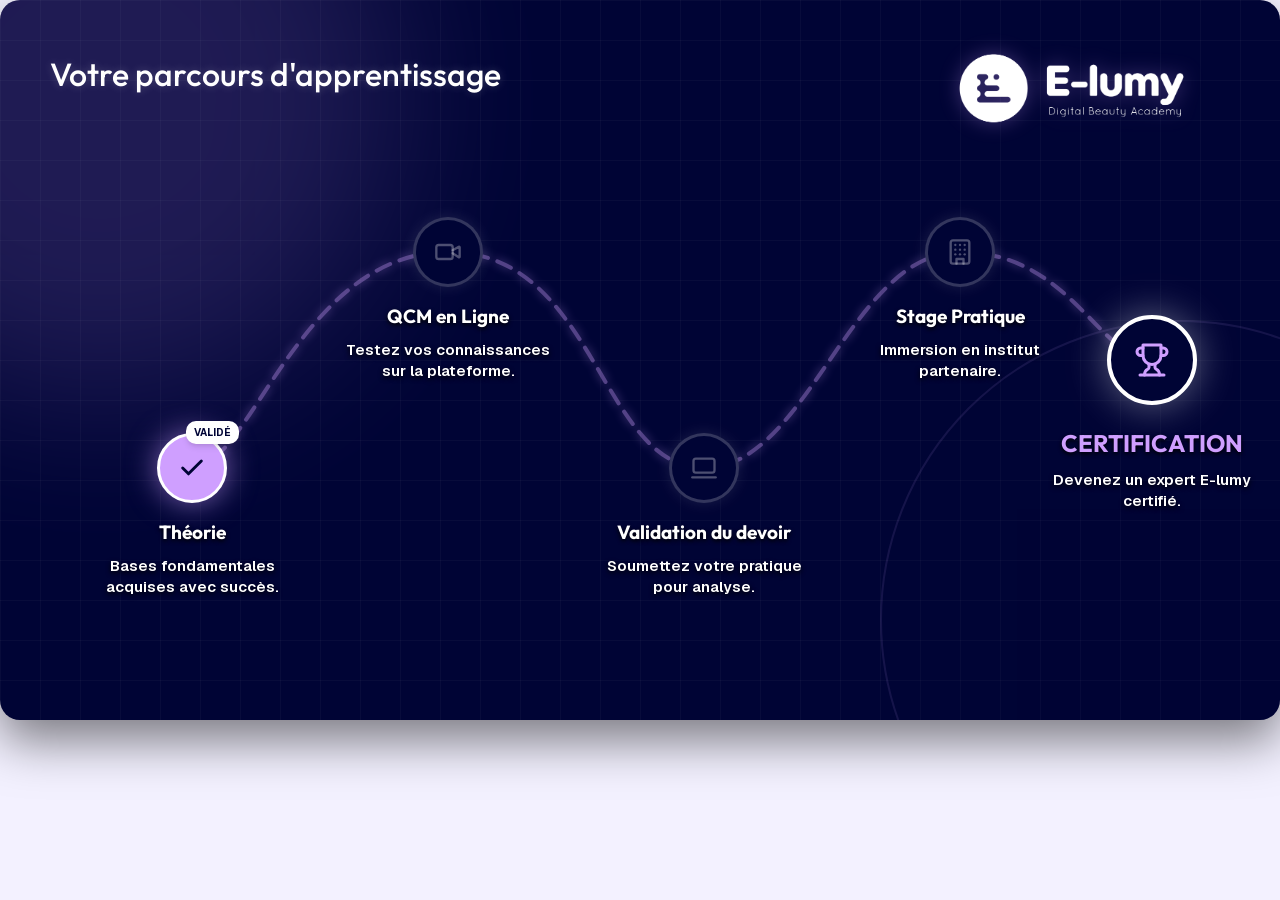
==== commit 0c801a07: "deploy: e34f202bef0597ad63b543d8573e908815e3c9d1" ====
--- a/index.html
+++ b/index.html
@@ -1,2 +1,2 @@
-<!DOCTYPE html><!--8rPAe0cgXujsH7Dyk83V5--><html lang="en"><head><meta charSet="utf-8"/><meta name="viewport" content="width=device-width, initial-scale=1"/><link rel="preload" href="/_next/static/media/797e433ab948586e-s.p.dbea232f.woff2" as="font" crossorigin="" type="font/woff2"/><link rel="preload" href="/_next/static/media/caa3a2e1cccd8315-s.p.853070df.woff2" as="font" crossorigin="" type="font/woff2"/><link rel="preload" as="image" href="/images/elumy-logo.png"/><link rel="stylesheet" href="/_next/static/chunks/8a80e7184ad3a13f.css" data-precedence="next"/><link rel="stylesheet" href="/_next/static/chunks/a3e19a835fe9428a.css" data-precedence="next"/><link rel="preload" as="script" fetchPriority="low" href="/_next/static/chunks/d243a193a2758c6e.js"/><script src="/_next/static/chunks/9d29a2a06b76c3c9.js" async=""></script><script src="/_next/static/chunks/f936aa9fae2217f4.js" async=""></script><script src="/_next/static/chunks/5b1c1ab3e24d9a55.js" async=""></script><script src="/_next/static/chunks/turbopack-e6eaa82e08a213cc.js" async=""></script><script src="/_next/static/chunks/674a00bf7edf8a77.js" async=""></script><script src="/_next/static/chunks/df05e65b97150028.js" async=""></script><script src="/_next/static/chunks/8788c48171c2e5be.js" async=""></script><script src="/_next/static/chunks/526d44c48887510a.js" async=""></script><meta name="next-size-adjust" content=""/><title>Parcours d&#x27;apprentissage</title><meta name="description" content="E-LUMY Learning Path"/><link rel="icon" href="/favicon.png"/><link rel="apple-touch-icon" href="/favicon.png"/><script src="/_next/static/chunks/a6dad97d9634a72d.js" noModule=""></script></head><body class="font-sans antialiased"><div hidden=""><!--$--><!--/$--></div><div class="min-h-screen" style="background-color:#F3F1FF"><div class="flex justify-center items-start min-h-screen"><div style="background-color:#000435;background-image:linear-gradient(rgba(255, 255, 255, 0.03) 1px, transparent 1px),
-                              linear-gradient(90deg, rgba(255, 255, 255, 0.03) 1px, transparent 1px);background-size:40px 40px" class="jsx-9be5e013d96952f4 relative w-[1280px] h-[720px] rounded-[20px] overflow-hidden shadow-[0_20px_50px_rgba(0,0,0,0.5)]"><div style="background:#CF9FFF;top:-200px;left:-200px" class="jsx-9be5e013d96952f4 absolute w-[600px] h-[600px] rounded-full blur-[80px] opacity-15"></div><div style="background:#000435;border-color:#CF9FFF;bottom:-200px;right:-200px" class="jsx-9be5e013d96952f4 absolute w-[600px] h-[600px] rounded-full border-2 opacity-10"></div><div class="jsx-9be5e013d96952f4 absolute top-[50px] left-[50px] z-10 flex flex-col items-start"><h2 style="font-family:Outfit, sans-serif;text-shadow:0 0 10px rgba(255, 255, 255, 0.2)" class="jsx-9be5e013d96952f4 font-medium text-[32px] text-white mb-[10px]">Votre parcours d&#x27;apprentissage</h2></div><div class="jsx-9be5e013d96952f4 absolute top-[30px] right-[50px] z-10"><img src="/images/elumy-logo.png" alt="E-LUMY" style="filter:drop-shadow(0 0 10px rgba(207, 159, 255, 0.3))" class="jsx-9be5e013d96952f4 h-[120px] w-auto"/></div><div class="jsx-9be5e013d96952f4 absolute top-0 left-0 w-full h-full z-[1]"><svg viewBox="0 0 1280 720" preserveAspectRatio="none" class="jsx-9be5e013d96952f4 w-full h-full overflow-visible"><path d="M 192 468 C 250 468, 300 252, 448 252 C 596 252, 600 468, 704 468 C 808 468, 850 252, 960 252 C 1070 252, 1100 360, 1152 360" fill="none" stroke="#CF9FFF" stroke-width="4" stroke-dasharray="15 10" stroke-linecap="round" opacity="0.4" style="filter:drop-shadow(0 0 5px #CF9FFF)" class="jsx-9be5e013d96952f4 animate-[dashMove_60s_linear_infinite]"></path></svg></div><div style="left:15%;top:65%;transform:translate(-50%, -50%)" class="jsx-9be5e013d96952f4 absolute z-[2] flex flex-col items-center justify-center cursor-default"><div style="background:#CF9FFF;border:3px solid #fff;color:#000435;box-shadow:0 0 30px rgba(207, 159, 255, 0.6)" class="jsx-9be5e013d96952f4 relative w-[70px] h-[70px] rounded-full flex items-center justify-center text-[28px] transition-all duration-300 hover:scale-110"><svg xmlns="http://www.w3.org/2000/svg" width="28" height="28" viewBox="0 0 24 24" fill="none" stroke="currentColor" stroke-width="2.5" stroke-linecap="round" stroke-linejoin="round" class="lucide lucide-check"><path d="M20 6 9 17l-5-5"></path></svg><div style="color:#000435" class="jsx-9be5e013d96952f4 absolute -top-[15px] -right-[15px] bg-white text-[10px] font-bold px-2 py-1 rounded-[10px] shadow-md animate-bounce">VALIDÉ</div></div><div class="jsx-9be5e013d96952f4 absolute top-[85px] w-[220px] text-center"><h3 style="font-family:Outfit, sans-serif;text-shadow:0 2px 4px #000000" class="jsx-9be5e013d96952f4 font-bold text-[19px] text-white mb-2">Théorie</h3><p style="text-shadow:0 2px 5px #000000" class="jsx-9be5e013d96952f4 text-[15px] text-white font-semibold leading-[1.4] px-[5px]">Bases fondamentales acquises avec succès.</p></div></div><div style="left:35%;top:35%;transform:translate(-50%, -50%)" class="jsx-9be5e013d96952f4 absolute z-[2] flex flex-col items-center justify-center cursor-default"><div style="background:#000435;border:3px solid rgba(255, 255, 255, 0.2);box-shadow:0 0 15px rgba(255, 255, 255, 0.1)" class="jsx-9be5e013d96952f4 w-[70px] h-[70px] rounded-full flex items-center justify-center text-[28px] text-white transition-all duration-300 hover:scale-110"><svg xmlns="http://www.w3.org/2000/svg" width="28" height="28" viewBox="0 0 24 24" fill="none" stroke="currentColor" stroke-width="2" stroke-linecap="round" stroke-linejoin="round" class="lucide lucide-video" style="color:rgba(255, 255, 255, 0.3)"><path d="m16 13 5.223 3.482a.5.5 0 0 0 .777-.416V7.87a.5.5 0 0 0-.752-.432L16 10.5"></path><rect x="2" y="6" width="14" height="12" rx="2"></rect></svg></div><div class="jsx-9be5e013d96952f4 absolute top-[85px] w-[220px] text-center"><h3 style="font-family:Outfit, sans-serif;text-shadow:0 2px 4px #000000" class="jsx-9be5e013d96952f4 font-bold text-[19px] text-white mb-2">QCM en Ligne</h3><p style="text-shadow:0 2px 5px #000000" class="jsx-9be5e013d96952f4 text-[15px] text-white font-semibold leading-[1.4] px-[5px]">Testez vos connaissances sur la plateforme.</p></div></div><div style="left:55%;top:65%;transform:translate(-50%, -50%)" class="jsx-9be5e013d96952f4 absolute z-[2] flex flex-col items-center justify-center cursor-default"><div style="background:#000435;border:3px solid rgba(255, 255, 255, 0.2);box-shadow:0 0 15px rgba(255, 255, 255, 0.1)" class="jsx-9be5e013d96952f4 w-[70px] h-[70px] rounded-full flex items-center justify-center text-[28px] text-white transition-all duration-300 hover:scale-110"><svg xmlns="http://www.w3.org/2000/svg" width="28" height="28" viewBox="0 0 24 24" fill="none" stroke="currentColor" stroke-width="2" stroke-linecap="round" stroke-linejoin="round" class="lucide lucide-laptop-minimal" style="color:rgba(255, 255, 255, 0.3)"><rect width="18" height="12" x="3" y="4" rx="2" ry="2"></rect><line x1="2" x2="22" y1="20" y2="20"></line></svg></div><div class="jsx-9be5e013d96952f4 absolute top-[85px] w-[220px] text-center"><h3 style="font-family:Outfit, sans-serif;text-shadow:0 2px 4px #000000" class="jsx-9be5e013d96952f4 font-bold text-[19px] text-white mb-2">Validation du devoir</h3><p style="text-shadow:0 2px 5px #000000" class="jsx-9be5e013d96952f4 text-[15px] text-white font-semibold leading-[1.4] px-[5px]">Soumettez votre pratique pour analyse.</p></div></div><div style="left:75%;top:35%;transform:translate(-50%, -50%)" class="jsx-9be5e013d96952f4 absolute z-[2] flex flex-col items-center justify-center cursor-default"><div style="background:#000435;border:3px solid rgba(255, 255, 255, 0.2);box-shadow:0 0 15px rgba(255, 255, 255, 0.1)" class="jsx-9be5e013d96952f4 w-[70px] h-[70px] rounded-full flex items-center justify-center text-[28px] text-white transition-all duration-300 hover:scale-110"><svg xmlns="http://www.w3.org/2000/svg" width="28" height="28" viewBox="0 0 24 24" fill="none" stroke="currentColor" stroke-width="2" stroke-linecap="round" stroke-linejoin="round" class="lucide lucide-building" style="color:rgba(255, 255, 255, 0.3)"><rect width="16" height="20" x="4" y="2" rx="2" ry="2"></rect><path d="M9 22v-4h6v4"></path><path d="M8 6h.01"></path><path d="M16 6h.01"></path><path d="M12 6h.01"></path><path d="M12 10h.01"></path><path d="M12 14h.01"></path><path d="M16 10h.01"></path><path d="M16 14h.01"></path><path d="M8 10h.01"></path><path d="M8 14h.01"></path></svg></div><div class="jsx-9be5e013d96952f4 absolute top-[85px] w-[220px] text-center"><h3 style="font-family:Outfit, sans-serif;text-shadow:0 2px 4px #000000" class="jsx-9be5e013d96952f4 font-bold text-[19px] text-white mb-2">Stage Pratique</h3><p style="text-shadow:0 2px 5px #000000" class="jsx-9be5e013d96952f4 text-[15px] text-white font-semibold leading-[1.4] px-[5px]">Immersion en institut partenaire.</p></div></div><div style="left:90%;top:50%;transform:translate(-50%, -50%)" class="jsx-9be5e013d96952f4 absolute z-[2] flex flex-col items-center justify-center cursor-default"><div style="background:#000435;border:4px solid #fff;box-shadow:0 0 40px rgba(255, 255, 255, 0.4)" class="jsx-9be5e013d96952f4 w-[90px] h-[90px] rounded-full flex items-center justify-center transition-all duration-300 hover:scale-110"><svg xmlns="http://www.w3.org/2000/svg" width="36" height="36" viewBox="0 0 24 24" fill="none" stroke="currentColor" stroke-width="2" stroke-linecap="round" stroke-linejoin="round" class="lucide lucide-trophy" style="color:#CF9FFF"><path d="M6 9H4.5a2.5 2.5 0 0 1 0-5H6"></path><path d="M18 9h1.5a2.5 2.5 0 0 0 0-5H18"></path><path d="M4 22h16"></path><path d="M10 14.66V17c0 .55-.47.98-.97 1.21C7.85 18.75 7 20.24 7 22"></path><path d="M14 14.66V17c0 .55.47.98.97 1.21C16.15 18.75 17 20.24 17 22"></path><path d="M18 2H6v7a6 6 0 0 0 12 0V2Z"></path></svg></div><div class="jsx-9be5e013d96952f4 absolute top-[110px] w-[220px] text-center"><h3 style="font-family:Outfit, sans-serif;color:#CF9FFF;text-shadow:0 2px 4px #000000" class="jsx-9be5e013d96952f4 font-bold text-[24px] mb-2">CERTIFICATION</h3><p style="text-shadow:0 2px 5px #000000" class="jsx-9be5e013d96952f4 text-[15px] text-white font-semibold leading-[1.4] px-[5px]">Devenez un expert E-lumy certifié.</p></div></div></div></div></div><!--$--><!--/$--><!--$!--><template data-dgst="BAILOUT_TO_CLIENT_SIDE_RENDERING"></template><!--/$--><div role="region" aria-label="Notifications (F8)" tabindex="-1" style="pointer-events:none"><ol tabindex="-1" class="fixed top-0 z-[100] flex max-h-screen w-full flex-col-reverse p-4 sm:bottom-0 sm:right-0 sm:top-auto sm:flex-col md:max-w-[420px]"></ol></div><script src="/_next/static/chunks/d243a193a2758c6e.js" id="_R_" async=""></script><script>(self.__next_f=self.__next_f||[]).push([0])</script><script>self.__next_f.push([1,"1:\"$Sreact.fragment\"\n2:I[87791,[\"/_next/static/chunks/674a00bf7edf8a77.js\"],\"default\"]\n3:I[11942,[\"/_next/static/chunks/674a00bf7edf8a77.js\"],\"default\"]\n4:I[38534,[\"/_next/static/chunks/df05e65b97150028.js\",\"/_next/static/chunks/8788c48171c2e5be.js\"],\"Analytics\"]\n5:I[34863,[\"/_next/static/chunks/df05e65b97150028.js\",\"/_next/static/chunks/8788c48171c2e5be.js\"],\"Toaster\"]\n6:I[85599,[\"/_next/static/chunks/df05e65b97150028.js\",\"/_next/static/chunks/8788c48171c2e5be.js\",\"/_next/static/chunks/526d44c48887510a.js\"],\"default\"]\n7:I[42949,[\"/_next/static/chunks/674a00bf7edf8a77.js\"],\"OutletBoundary\"]\n8:\"$Sreact.suspense\"\na:I[42949,[\"/_next/static/chunks/674a00bf7edf8a77.js\"],\"ViewportBoundary\"]\nc:I[42949,[\"/_next/static/chunks/674a00bf7edf8a77.js\"],\"MetadataBoundary\"]\ne:I[79731,[\"/_next/static/chunks/674a00bf7edf8a77.js\"],\"default\"]\n:HL[\"/_next/static/chunks/8a80e7184ad3a13f.css\",\"style\"]\n:HL[\"/_next/static/chunks/a3e19a835fe9428a.css\",\"style\"]\n:HL[\"/_next/static/media/797e433ab948586e-s.p.dbea232f.woff2\",\"font\",{\"crossOrigin\":\"\",\"type\":\"font/woff2\"}]\n:HL[\"/_next/static/media/caa3a2e1cccd8315-s.p.853070df.woff2\",\"font\",{\"crossOrigin\":\"\",\"type\":\"font/woff2\"}]\n"])</script><script>self.__next_f.push([1,"0:{\"P\":null,\"b\":\"8rPAe0cgXujsH7Dyk83V5\",\"c\":[\"\",\"\"],\"q\":\"\",\"i\":false,\"f\":[[[\"\",{\"children\":[\"__PAGE__\",{}]},\"$undefined\",\"$undefined\",true],[[\"$\",\"$1\",\"c\",{\"children\":[[[\"$\",\"link\",\"0\",{\"rel\":\"stylesheet\",\"href\":\"/_next/static/chunks/8a80e7184ad3a13f.css\",\"precedence\":\"next\",\"crossOrigin\":\"$undefined\",\"nonce\":\"$undefined\"}],[\"$\",\"link\",\"1\",{\"rel\":\"stylesheet\",\"href\":\"/_next/static/chunks/a3e19a835fe9428a.css\",\"precedence\":\"next\",\"crossOrigin\":\"$undefined\",\"nonce\":\"$undefined\"}],[\"$\",\"script\",\"script-0\",{\"src\":\"/_next/static/chunks/df05e65b97150028.js\",\"async\":true,\"nonce\":\"$undefined\"}],[\"$\",\"script\",\"script-1\",{\"src\":\"/_next/static/chunks/8788c48171c2e5be.js\",\"async\":true,\"nonce\":\"$undefined\"}]],[\"$\",\"html\",null,{\"lang\":\"en\",\"children\":[\"$\",\"body\",null,{\"className\":\"font-sans antialiased\",\"children\":[[\"$\",\"$L2\",null,{\"parallelRouterKey\":\"children\",\"error\":\"$undefined\",\"errorStyles\":\"$undefined\",\"errorScripts\":\"$undefined\",\"template\":[\"$\",\"$L3\",null,{}],\"templateStyles\":\"$undefined\",\"templateScripts\":\"$undefined\",\"notFound\":[[[\"$\",\"title\",null,{\"children\":\"404: This page could not be found.\"}],[\"$\",\"div\",null,{\"style\":{\"fontFamily\":\"system-ui,\\\"Segoe UI\\\",Roboto,Helvetica,Arial,sans-serif,\\\"Apple Color Emoji\\\",\\\"Segoe UI Emoji\\\"\",\"height\":\"100vh\",\"textAlign\":\"center\",\"display\":\"flex\",\"flexDirection\":\"column\",\"alignItems\":\"center\",\"justifyContent\":\"center\"},\"children\":[\"$\",\"div\",null,{\"children\":[[\"$\",\"style\",null,{\"dangerouslySetInnerHTML\":{\"__html\":\"body{color:#000;background:#fff;margin:0}.next-error-h1{border-right:1px solid rgba(0,0,0,.3)}@media (prefers-color-scheme:dark){body{color:#fff;background:#000}.next-error-h1{border-right:1px solid rgba(255,255,255,.3)}}\"}}],[\"$\",\"h1\",null,{\"className\":\"next-error-h1\",\"style\":{\"display\":\"inline-block\",\"margin\":\"0 20px 0 0\",\"padding\":\"0 23px 0 0\",\"fontSize\":24,\"fontWeight\":500,\"verticalAlign\":\"top\",\"lineHeight\":\"49px\"},\"children\":404}],[\"$\",\"div\",null,{\"style\":{\"display\":\"inline-block\"},\"children\":[\"$\",\"h2\",null,{\"style\":{\"fontSize\":14,\"fontWeight\":400,\"lineHeight\":\"49px\",\"margin\":0},\"children\":\"This page could not be found.\"}]}]]}]}]],[]],\"forbidden\":\"$undefined\",\"unauthorized\":\"$undefined\"}],[\"$\",\"$L4\",null,{}],[\"$\",\"$L5\",null,{}]]}]}]]}],{\"children\":[[\"$\",\"$1\",\"c\",{\"children\":[[\"$\",\"div\",null,{\"className\":\"min-h-screen\",\"style\":{\"backgroundColor\":\"#F3F1FF\"},\"children\":[\"$\",\"$L6\",null,{}]}],[[\"$\",\"script\",\"script-0\",{\"src\":\"/_next/static/chunks/526d44c48887510a.js\",\"async\":true,\"nonce\":\"$undefined\"}]],[\"$\",\"$L7\",null,{\"children\":[\"$\",\"$8\",null,{\"name\":\"Next.MetadataOutlet\",\"children\":\"$@9\"}]}]]}],{},null,false,false]},null,false,false],[\"$\",\"$1\",\"h\",{\"children\":[null,[\"$\",\"$La\",null,{\"children\":\"$@b\"}],[\"$\",\"div\",null,{\"hidden\":true,\"children\":[\"$\",\"$Lc\",null,{\"children\":[\"$\",\"$8\",null,{\"name\":\"Next.Metadata\",\"children\":\"$@d\"}]}]}],[\"$\",\"meta\",null,{\"name\":\"next-size-adjust\",\"content\":\"\"}]]}],false]],\"m\":\"$undefined\",\"G\":[\"$e\",[]],\"S\":true}\n"])</script><script>self.__next_f.push([1,"b:[[\"$\",\"meta\",\"0\",{\"charSet\":\"utf-8\"}],[\"$\",\"meta\",\"1\",{\"name\":\"viewport\",\"content\":\"width=device-width, initial-scale=1\"}]]\n"])</script><script>self.__next_f.push([1,"f:I[58387,[\"/_next/static/chunks/674a00bf7edf8a77.js\"],\"IconMark\"]\nd:[[\"$\",\"title\",\"0\",{\"children\":\"Parcours d'apprentissage\"}],[\"$\",\"meta\",\"1\",{\"name\":\"description\",\"content\":\"E-LUMY Learning Path\"}],[\"$\",\"link\",\"2\",{\"rel\":\"icon\",\"href\":\"/favicon.png\"}],[\"$\",\"link\",\"3\",{\"rel\":\"apple-touch-icon\",\"href\":\"/favicon.png\"}],[\"$\",\"$Lf\",\"4\",{}]]\n9:null\n"])</script></body></html>+<!DOCTYPE html><!--YHxA9hDAtaMl_Nb8QqOvL--><html lang="en"><head><meta charSet="utf-8"/><meta name="viewport" content="width=device-width, initial-scale=1"/><link rel="preload" href="/_next/static/media/797e433ab948586e-s.p.479bea2b.woff2" as="font" crossorigin="" type="font/woff2"/><link rel="preload" href="/_next/static/media/caa3a2e1cccd8315-s.p.3b6cae6d.woff2" as="font" crossorigin="" type="font/woff2"/><link rel="preload" as="image" href="/images/elumy-logo.png"/><link rel="stylesheet" href="/_next/static/chunks/9857ba86ce4e82d8.css" data-precedence="next"/><link rel="stylesheet" href="/_next/static/chunks/a3e19a835fe9428a.css" data-precedence="next"/><link rel="preload" as="script" fetchPriority="low" href="/_next/static/chunks/d243a193a2758c6e.js"/><script src="/_next/static/chunks/9d29a2a06b76c3c9.js" async=""></script><script src="/_next/static/chunks/f936aa9fae2217f4.js" async=""></script><script src="/_next/static/chunks/5b1c1ab3e24d9a55.js" async=""></script><script src="/_next/static/chunks/turbopack-e6eaa82e08a213cc.js" async=""></script><script src="/_next/static/chunks/674a00bf7edf8a77.js" async=""></script><script src="/_next/static/chunks/df05e65b97150028.js" async=""></script><script src="/_next/static/chunks/8788c48171c2e5be.js" async=""></script><script src="/_next/static/chunks/526d44c48887510a.js" async=""></script><meta name="next-size-adjust" content=""/><title>Parcours d&#x27;apprentissage</title><meta name="description" content="E-LUMY Learning Path"/><link rel="icon" href="/favicon.png"/><link rel="apple-touch-icon" href="/favicon.png"/><script src="/_next/static/chunks/a6dad97d9634a72d.js" noModule=""></script></head><body class="font-sans antialiased"><div hidden=""><!--$--><!--/$--></div><div class="min-h-screen" style="background-color:#F3F1FF"><div class="flex justify-center items-start min-h-screen"><div style="background-color:#000435;background-image:linear-gradient(rgba(255, 255, 255, 0.03) 1px, transparent 1px),
+                              linear-gradient(90deg, rgba(255, 255, 255, 0.03) 1px, transparent 1px);background-size:40px 40px" class="jsx-9be5e013d96952f4 relative w-[1280px] h-[720px] rounded-[20px] overflow-hidden shadow-[0_20px_50px_rgba(0,0,0,0.5)]"><div style="background:#CF9FFF;top:-200px;left:-200px" class="jsx-9be5e013d96952f4 absolute w-[600px] h-[600px] rounded-full blur-[80px] opacity-15"></div><div style="background:#000435;border-color:#CF9FFF;bottom:-200px;right:-200px" class="jsx-9be5e013d96952f4 absolute w-[600px] h-[600px] rounded-full border-2 opacity-10"></div><div class="jsx-9be5e013d96952f4 absolute top-[50px] left-[50px] z-10 flex flex-col items-start"><h2 style="font-family:Outfit, sans-serif;text-shadow:0 0 10px rgba(255, 255, 255, 0.2)" class="jsx-9be5e013d96952f4 font-medium text-[32px] text-white mb-[10px]">Votre parcours d&#x27;apprentissage</h2></div><div class="jsx-9be5e013d96952f4 absolute top-[30px] right-[50px] z-10"><img src="/images/elumy-logo.png" alt="E-LUMY" style="filter:drop-shadow(0 0 10px rgba(207, 159, 255, 0.3))" class="jsx-9be5e013d96952f4 h-[120px] w-auto"/></div><div class="jsx-9be5e013d96952f4 absolute top-0 left-0 w-full h-full z-[1]"><svg viewBox="0 0 1280 720" preserveAspectRatio="none" class="jsx-9be5e013d96952f4 w-full h-full overflow-visible"><path d="M 192 468 C 250 468, 300 252, 448 252 C 596 252, 600 468, 704 468 C 808 468, 850 252, 960 252 C 1070 252, 1100 360, 1152 360" fill="none" stroke="#CF9FFF" stroke-width="4" stroke-dasharray="15 10" stroke-linecap="round" opacity="0.4" style="filter:drop-shadow(0 0 5px #CF9FFF)" class="jsx-9be5e013d96952f4 animate-[dashMove_60s_linear_infinite]"></path></svg></div><div style="left:15%;top:65%;transform:translate(-50%, -50%)" class="jsx-9be5e013d96952f4 absolute z-[2] flex flex-col items-center justify-center cursor-default"><div style="background:#CF9FFF;border:3px solid #fff;color:#000435;box-shadow:0 0 30px rgba(207, 159, 255, 0.6)" class="jsx-9be5e013d96952f4 relative w-[70px] h-[70px] rounded-full flex items-center justify-center text-[28px] transition-all duration-300 hover:scale-110"><svg xmlns="http://www.w3.org/2000/svg" width="28" height="28" viewBox="0 0 24 24" fill="none" stroke="currentColor" stroke-width="2.5" stroke-linecap="round" stroke-linejoin="round" class="lucide lucide-check"><path d="M20 6 9 17l-5-5"></path></svg><div style="color:#000435" class="jsx-9be5e013d96952f4 absolute -top-[15px] -right-[15px] bg-white text-[10px] font-bold px-2 py-1 rounded-[10px] shadow-md animate-bounce">VALIDÉ</div></div><div class="jsx-9be5e013d96952f4 absolute top-[85px] w-[220px] text-center"><h3 style="font-family:Outfit, sans-serif;text-shadow:0 2px 4px #000000" class="jsx-9be5e013d96952f4 font-bold text-[19px] text-white mb-2">Théorie</h3><p style="text-shadow:0 2px 5px #000000" class="jsx-9be5e013d96952f4 text-[15px] text-white font-semibold leading-[1.4] px-[5px]">Bases fondamentales acquises avec succès.</p></div></div><div style="left:35%;top:35%;transform:translate(-50%, -50%)" class="jsx-9be5e013d96952f4 absolute z-[2] flex flex-col items-center justify-center cursor-default"><div style="background:#000435;border:3px solid rgba(255, 255, 255, 0.2);box-shadow:0 0 15px rgba(255, 255, 255, 0.1)" class="jsx-9be5e013d96952f4 w-[70px] h-[70px] rounded-full flex items-center justify-center text-[28px] text-white transition-all duration-300 hover:scale-110"><svg xmlns="http://www.w3.org/2000/svg" width="28" height="28" viewBox="0 0 24 24" fill="none" stroke="currentColor" stroke-width="2" stroke-linecap="round" stroke-linejoin="round" class="lucide lucide-video" style="color:rgba(255, 255, 255, 0.3)"><path d="m16 13 5.223 3.482a.5.5 0 0 0 .777-.416V7.87a.5.5 0 0 0-.752-.432L16 10.5"></path><rect x="2" y="6" width="14" height="12" rx="2"></rect></svg></div><div class="jsx-9be5e013d96952f4 absolute top-[85px] w-[220px] text-center"><h3 style="font-family:Outfit, sans-serif;text-shadow:0 2px 4px #000000" class="jsx-9be5e013d96952f4 font-bold text-[19px] text-white mb-2">QCM en Ligne</h3><p style="text-shadow:0 2px 5px #000000" class="jsx-9be5e013d96952f4 text-[15px] text-white font-semibold leading-[1.4] px-[5px]">Testez vos connaissances sur la plateforme.</p></div></div><div style="left:55%;top:65%;transform:translate(-50%, -50%)" class="jsx-9be5e013d96952f4 absolute z-[2] flex flex-col items-center justify-center cursor-default"><div style="background:#000435;border:3px solid rgba(255, 255, 255, 0.2);box-shadow:0 0 15px rgba(255, 255, 255, 0.1)" class="jsx-9be5e013d96952f4 w-[70px] h-[70px] rounded-full flex items-center justify-center text-[28px] text-white transition-all duration-300 hover:scale-110"><svg xmlns="http://www.w3.org/2000/svg" width="28" height="28" viewBox="0 0 24 24" fill="none" stroke="currentColor" stroke-width="2" stroke-linecap="round" stroke-linejoin="round" class="lucide lucide-laptop-minimal" style="color:rgba(255, 255, 255, 0.3)"><rect width="18" height="12" x="3" y="4" rx="2" ry="2"></rect><line x1="2" x2="22" y1="20" y2="20"></line></svg></div><div class="jsx-9be5e013d96952f4 absolute top-[85px] w-[220px] text-center"><h3 style="font-family:Outfit, sans-serif;text-shadow:0 2px 4px #000000" class="jsx-9be5e013d96952f4 font-bold text-[19px] text-white mb-2">Validation du devoir</h3><p style="text-shadow:0 2px 5px #000000" class="jsx-9be5e013d96952f4 text-[15px] text-white font-semibold leading-[1.4] px-[5px]">Soumettez votre pratique pour analyse.</p></div></div><div style="left:75%;top:35%;transform:translate(-50%, -50%)" class="jsx-9be5e013d96952f4 absolute z-[2] flex flex-col items-center justify-center cursor-default"><div style="background:#000435;border:3px solid rgba(255, 255, 255, 0.2);box-shadow:0 0 15px rgba(255, 255, 255, 0.1)" class="jsx-9be5e013d96952f4 w-[70px] h-[70px] rounded-full flex items-center justify-center text-[28px] text-white transition-all duration-300 hover:scale-110"><svg xmlns="http://www.w3.org/2000/svg" width="28" height="28" viewBox="0 0 24 24" fill="none" stroke="currentColor" stroke-width="2" stroke-linecap="round" stroke-linejoin="round" class="lucide lucide-building" style="color:rgba(255, 255, 255, 0.3)"><rect width="16" height="20" x="4" y="2" rx="2" ry="2"></rect><path d="M9 22v-4h6v4"></path><path d="M8 6h.01"></path><path d="M16 6h.01"></path><path d="M12 6h.01"></path><path d="M12 10h.01"></path><path d="M12 14h.01"></path><path d="M16 10h.01"></path><path d="M16 14h.01"></path><path d="M8 10h.01"></path><path d="M8 14h.01"></path></svg></div><div class="jsx-9be5e013d96952f4 absolute top-[85px] w-[220px] text-center"><h3 style="font-family:Outfit, sans-serif;text-shadow:0 2px 4px #000000" class="jsx-9be5e013d96952f4 font-bold text-[19px] text-white mb-2">Stage Pratique</h3><p style="text-shadow:0 2px 5px #000000" class="jsx-9be5e013d96952f4 text-[15px] text-white font-semibold leading-[1.4] px-[5px]">Immersion en institut partenaire.</p></div></div><div style="left:90%;top:50%;transform:translate(-50%, -50%)" class="jsx-9be5e013d96952f4 absolute z-[2] flex flex-col items-center justify-center cursor-default"><div style="background:#000435;border:4px solid #fff;box-shadow:0 0 40px rgba(255, 255, 255, 0.4)" class="jsx-9be5e013d96952f4 w-[90px] h-[90px] rounded-full flex items-center justify-center transition-all duration-300 hover:scale-110"><svg xmlns="http://www.w3.org/2000/svg" width="36" height="36" viewBox="0 0 24 24" fill="none" stroke="currentColor" stroke-width="2" stroke-linecap="round" stroke-linejoin="round" class="lucide lucide-trophy" style="color:#CF9FFF"><path d="M6 9H4.5a2.5 2.5 0 0 1 0-5H6"></path><path d="M18 9h1.5a2.5 2.5 0 0 0 0-5H18"></path><path d="M4 22h16"></path><path d="M10 14.66V17c0 .55-.47.98-.97 1.21C7.85 18.75 7 20.24 7 22"></path><path d="M14 14.66V17c0 .55.47.98.97 1.21C16.15 18.75 17 20.24 17 22"></path><path d="M18 2H6v7a6 6 0 0 0 12 0V2Z"></path></svg></div><div class="jsx-9be5e013d96952f4 absolute top-[110px] w-[220px] text-center"><h3 style="font-family:Outfit, sans-serif;color:#CF9FFF;text-shadow:0 2px 4px #000000" class="jsx-9be5e013d96952f4 font-bold text-[24px] mb-2">CERTIFICATION</h3><p style="text-shadow:0 2px 5px #000000" class="jsx-9be5e013d96952f4 text-[15px] text-white font-semibold leading-[1.4] px-[5px]">Devenez un expert E-lumy certifié.</p></div></div></div></div></div><!--$--><!--/$--><!--$!--><template data-dgst="BAILOUT_TO_CLIENT_SIDE_RENDERING"></template><!--/$--><div role="region" aria-label="Notifications (F8)" tabindex="-1" style="pointer-events:none"><ol tabindex="-1" class="fixed top-0 z-[100] flex max-h-screen w-full flex-col-reverse p-4 sm:bottom-0 sm:right-0 sm:top-auto sm:flex-col md:max-w-[420px]"></ol></div><script src="/_next/static/chunks/d243a193a2758c6e.js" id="_R_" async=""></script><script>(self.__next_f=self.__next_f||[]).push([0])</script><script>self.__next_f.push([1,"1:\"$Sreact.fragment\"\n2:I[87791,[\"/_next/static/chunks/674a00bf7edf8a77.js\"],\"default\"]\n3:I[11942,[\"/_next/static/chunks/674a00bf7edf8a77.js\"],\"default\"]\n4:I[38534,[\"/_next/static/chunks/df05e65b97150028.js\",\"/_next/static/chunks/8788c48171c2e5be.js\"],\"Analytics\"]\n5:I[34863,[\"/_next/static/chunks/df05e65b97150028.js\",\"/_next/static/chunks/8788c48171c2e5be.js\"],\"Toaster\"]\n6:I[85599,[\"/_next/static/chunks/df05e65b97150028.js\",\"/_next/static/chunks/8788c48171c2e5be.js\",\"/_next/static/chunks/526d44c48887510a.js\"],\"default\"]\n7:I[42949,[\"/_next/static/chunks/674a00bf7edf8a77.js\"],\"OutletBoundary\"]\n8:\"$Sreact.suspense\"\na:I[42949,[\"/_next/static/chunks/674a00bf7edf8a77.js\"],\"ViewportBoundary\"]\nc:I[42949,[\"/_next/static/chunks/674a00bf7edf8a77.js\"],\"MetadataBoundary\"]\ne:I[79731,[\"/_next/static/chunks/674a00bf7edf8a77.js\"],\"default\"]\n:HL[\"/_next/static/chunks/9857ba86ce4e82d8.css\",\"style\"]\n:HL[\"/_next/static/chunks/a3e19a835fe9428a.css\",\"style\"]\n:HL[\"/_next/static/media/797e433ab948586e-s.p.479bea2b.woff2\",\"font\",{\"crossOrigin\":\"\",\"type\":\"font/woff2\"}]\n:HL[\"/_next/static/media/caa3a2e1cccd8315-s.p.3b6cae6d.woff2\",\"font\",{\"crossOrigin\":\"\",\"type\":\"font/woff2\"}]\n"])</script><script>self.__next_f.push([1,"0:{\"P\":null,\"b\":\"YHxA9hDAtaMl_Nb8QqOvL\",\"c\":[\"\",\"\"],\"q\":\"\",\"i\":false,\"f\":[[[\"\",{\"children\":[\"__PAGE__\",{}]},\"$undefined\",\"$undefined\",true],[[\"$\",\"$1\",\"c\",{\"children\":[[[\"$\",\"link\",\"0\",{\"rel\":\"stylesheet\",\"href\":\"/_next/static/chunks/9857ba86ce4e82d8.css\",\"precedence\":\"next\",\"crossOrigin\":\"$undefined\",\"nonce\":\"$undefined\"}],[\"$\",\"link\",\"1\",{\"rel\":\"stylesheet\",\"href\":\"/_next/static/chunks/a3e19a835fe9428a.css\",\"precedence\":\"next\",\"crossOrigin\":\"$undefined\",\"nonce\":\"$undefined\"}],[\"$\",\"script\",\"script-0\",{\"src\":\"/_next/static/chunks/df05e65b97150028.js\",\"async\":true,\"nonce\":\"$undefined\"}],[\"$\",\"script\",\"script-1\",{\"src\":\"/_next/static/chunks/8788c48171c2e5be.js\",\"async\":true,\"nonce\":\"$undefined\"}]],[\"$\",\"html\",null,{\"lang\":\"en\",\"children\":[\"$\",\"body\",null,{\"className\":\"font-sans antialiased\",\"children\":[[\"$\",\"$L2\",null,{\"parallelRouterKey\":\"children\",\"error\":\"$undefined\",\"errorStyles\":\"$undefined\",\"errorScripts\":\"$undefined\",\"template\":[\"$\",\"$L3\",null,{}],\"templateStyles\":\"$undefined\",\"templateScripts\":\"$undefined\",\"notFound\":[[[\"$\",\"title\",null,{\"children\":\"404: This page could not be found.\"}],[\"$\",\"div\",null,{\"style\":{\"fontFamily\":\"system-ui,\\\"Segoe UI\\\",Roboto,Helvetica,Arial,sans-serif,\\\"Apple Color Emoji\\\",\\\"Segoe UI Emoji\\\"\",\"height\":\"100vh\",\"textAlign\":\"center\",\"display\":\"flex\",\"flexDirection\":\"column\",\"alignItems\":\"center\",\"justifyContent\":\"center\"},\"children\":[\"$\",\"div\",null,{\"children\":[[\"$\",\"style\",null,{\"dangerouslySetInnerHTML\":{\"__html\":\"body{color:#000;background:#fff;margin:0}.next-error-h1{border-right:1px solid rgba(0,0,0,.3)}@media (prefers-color-scheme:dark){body{color:#fff;background:#000}.next-error-h1{border-right:1px solid rgba(255,255,255,.3)}}\"}}],[\"$\",\"h1\",null,{\"className\":\"next-error-h1\",\"style\":{\"display\":\"inline-block\",\"margin\":\"0 20px 0 0\",\"padding\":\"0 23px 0 0\",\"fontSize\":24,\"fontWeight\":500,\"verticalAlign\":\"top\",\"lineHeight\":\"49px\"},\"children\":404}],[\"$\",\"div\",null,{\"style\":{\"display\":\"inline-block\"},\"children\":[\"$\",\"h2\",null,{\"style\":{\"fontSize\":14,\"fontWeight\":400,\"lineHeight\":\"49px\",\"margin\":0},\"children\":\"This page could not be found.\"}]}]]}]}]],[]],\"forbidden\":\"$undefined\",\"unauthorized\":\"$undefined\"}],[\"$\",\"$L4\",null,{}],[\"$\",\"$L5\",null,{}]]}]}]]}],{\"children\":[[\"$\",\"$1\",\"c\",{\"children\":[[\"$\",\"div\",null,{\"className\":\"min-h-screen\",\"style\":{\"backgroundColor\":\"#F3F1FF\"},\"children\":[\"$\",\"$L6\",null,{}]}],[[\"$\",\"script\",\"script-0\",{\"src\":\"/_next/static/chunks/526d44c48887510a.js\",\"async\":true,\"nonce\":\"$undefined\"}]],[\"$\",\"$L7\",null,{\"children\":[\"$\",\"$8\",null,{\"name\":\"Next.MetadataOutlet\",\"children\":\"$@9\"}]}]]}],{},null,false,false]},null,false,false],[\"$\",\"$1\",\"h\",{\"children\":[null,[\"$\",\"$La\",null,{\"children\":\"$@b\"}],[\"$\",\"div\",null,{\"hidden\":true,\"children\":[\"$\",\"$Lc\",null,{\"children\":[\"$\",\"$8\",null,{\"name\":\"Next.Metadata\",\"children\":\"$@d\"}]}]}],[\"$\",\"meta\",null,{\"name\":\"next-size-adjust\",\"content\":\"\"}]]}],false]],\"m\":\"$undefined\",\"G\":[\"$e\",[]],\"S\":true}\n"])</script><script>self.__next_f.push([1,"b:[[\"$\",\"meta\",\"0\",{\"charSet\":\"utf-8\"}],[\"$\",\"meta\",\"1\",{\"name\":\"viewport\",\"content\":\"width=device-width, initial-scale=1\"}]]\n"])</script><script>self.__next_f.push([1,"f:I[58387,[\"/_next/static/chunks/674a00bf7edf8a77.js\"],\"IconMark\"]\nd:[[\"$\",\"title\",\"0\",{\"children\":\"Parcours d'apprentissage\"}],[\"$\",\"meta\",\"1\",{\"name\":\"description\",\"content\":\"E-LUMY Learning Path\"}],[\"$\",\"link\",\"2\",{\"rel\":\"icon\",\"href\":\"/favicon.png\"}],[\"$\",\"link\",\"3\",{\"rel\":\"apple-touch-icon\",\"href\":\"/favicon.png\"}],[\"$\",\"$Lf\",\"4\",{}]]\n9:null\n"])</script></body></html>
--- a/_next/static/chunks/9857ba86ce4e82d8.css
+++ b/_next/static/chunks/9857ba86ce4e82d8.css
@@ -0,0 +1,2 @@
+@font-face{font-family:Geist;font-style:normal;font-weight:100 900;font-display:swap;src:url(../media/fef07dbb0973bf53-s.518e079e.woff2)format("woff2");unicode-range:U+460-52F,U+1C80-1C8A,U+20B4,U+2DE0-2DFF,U+A640-A69F,U+FE2E-FE2F}@font-face{font-family:Geist;font-style:normal;font-weight:100 900;font-display:swap;src:url(../media/8a480f0b521d4e75-s.ea323500.woff2)format("woff2");unicode-range:U+301,U+400-45F,U+490-491,U+4B0-4B1,U+2116}@font-face{font-family:Geist;font-style:normal;font-weight:100 900;font-display:swap;src:url(../media/53b9e256198e5412-s.853d50a3.woff2)format("woff2");unicode-range:U+102-103,U+110-111,U+128-129,U+168-169,U+1A0-1A1,U+1AF-1B0,U+300-301,U+303-304,U+308-309,U+323,U+329,U+1EA0-1EF9,U+20AB}@font-face{font-family:Geist;font-style:normal;font-weight:100 900;font-display:swap;src:url(../media/7178b3e590c64307-s.55554cd0.woff2)format("woff2");unicode-range:U+100-2BA,U+2BD-2C5,U+2C7-2CC,U+2CE-2D7,U+2DD-2FF,U+304,U+308,U+329,U+1D00-1DBF,U+1E00-1E9F,U+1EF2-1EFF,U+2020,U+20A0-20AB,U+20AD-20C0,U+2113,U+2C60-2C7F,U+A720-A7FF}@font-face{font-family:Geist;font-style:normal;font-weight:100 900;font-display:swap;src:url(../media/caa3a2e1cccd8315-s.p.3b6cae6d.woff2)format("woff2");unicode-range:U+??,U+131,U+152-153,U+2BB-2BC,U+2C6,U+2DA,U+2DC,U+304,U+308,U+329,U+2000-206F,U+20AC,U+2122,U+2191,U+2193,U+2212,U+2215,U+FEFF,U+FFFD}@font-face{font-family:Geist Fallback;src:local(Arial);ascent-override:95.94%;descent-override:28.16%;line-gap-override:0.0%;size-adjust:104.76%}.geist_a7695b8e-module__Entzca__className{font-family:Geist,Geist Fallback;font-style:normal}
+@font-face{font-family:Geist Mono;font-style:normal;font-weight:100 900;font-display:swap;src:url(../media/5ce348bf30bf5439-s.ebceb24d.woff2)format("woff2");unicode-range:U+460-52F,U+1C80-1C8A,U+20B4,U+2DE0-2DFF,U+A640-A69F,U+FE2E-FE2F}@font-face{font-family:Geist Mono;font-style:normal;font-weight:100 900;font-display:swap;src:url(../media/4fa387ec64143e14-s.c36e1862.woff2)format("woff2");unicode-range:U+301,U+400-45F,U+490-491,U+4B0-4B1,U+2116}@font-face{font-family:Geist Mono;font-style:normal;font-weight:100 900;font-display:swap;src:url(../media/6306c77e7c8268e4-s.ff4a2084.woff2)format("woff2");unicode-range:U+2000-2001,U+2004-2008,U+200A,U+23B8-23BD,U+2500-259F}@font-face{font-family:Geist Mono;font-style:normal;font-weight:100 900;font-display:swap;src:url(../media/7d817b4c03b0c5f1-s.f377b9c4.woff2)format("woff2");unicode-range:U+102-103,U+110-111,U+128-129,U+168-169,U+1A0-1A1,U+1AF-1B0,U+300-301,U+303-304,U+308-309,U+323,U+329,U+1EA0-1EF9,U+20AB}@font-face{font-family:Geist Mono;font-style:normal;font-weight:100 900;font-display:swap;src:url(../media/bbc41e54d2fcbd21-s.d1207556.woff2)format("woff2");unicode-range:U+100-2BA,U+2BD-2C5,U+2C7-2CC,U+2CE-2D7,U+2DD-2FF,U+304,U+308,U+329,U+1D00-1DBF,U+1E00-1E9F,U+1EF2-1EFF,U+2020,U+20A0-20AB,U+20AD-20C0,U+2113,U+2C60-2C7F,U+A720-A7FF}@font-face{font-family:Geist Mono;font-style:normal;font-weight:100 900;font-display:swap;src:url(../media/797e433ab948586e-s.p.479bea2b.woff2)format("woff2");unicode-range:U+??,U+131,U+152-153,U+2BB-2BC,U+2C6,U+2DA,U+2DC,U+304,U+308,U+329,U+2000-206F,U+20AC,U+2122,U+2191,U+2193,U+2212,U+2215,U+FEFF,U+FFFD}@font-face{font-family:Geist Mono Fallback;src:local(Arial);ascent-override:74.67%;descent-override:21.92%;line-gap-override:0.0%;size-adjust:134.59%}.geist_mono_354fc78-module__zrY5Sa__className{font-family:Geist Mono,Geist Mono Fallback;font-style:normal}
